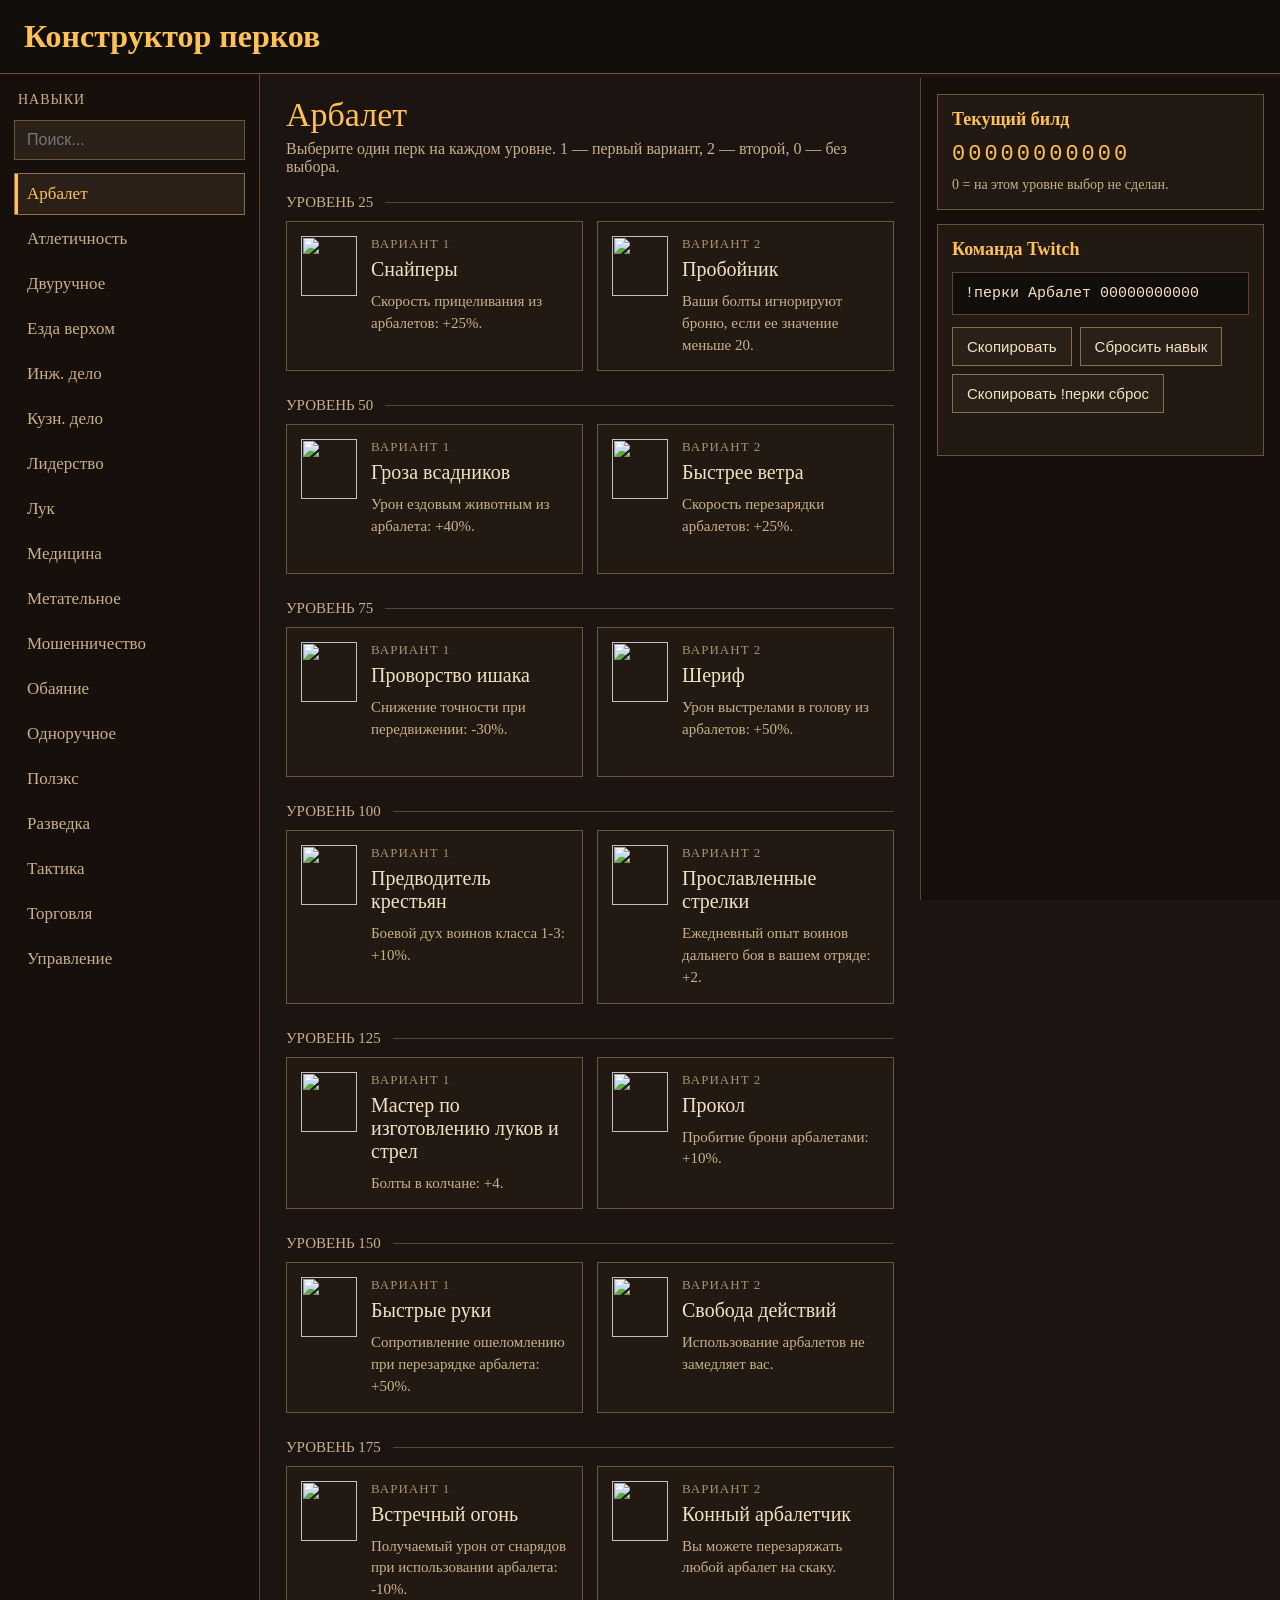
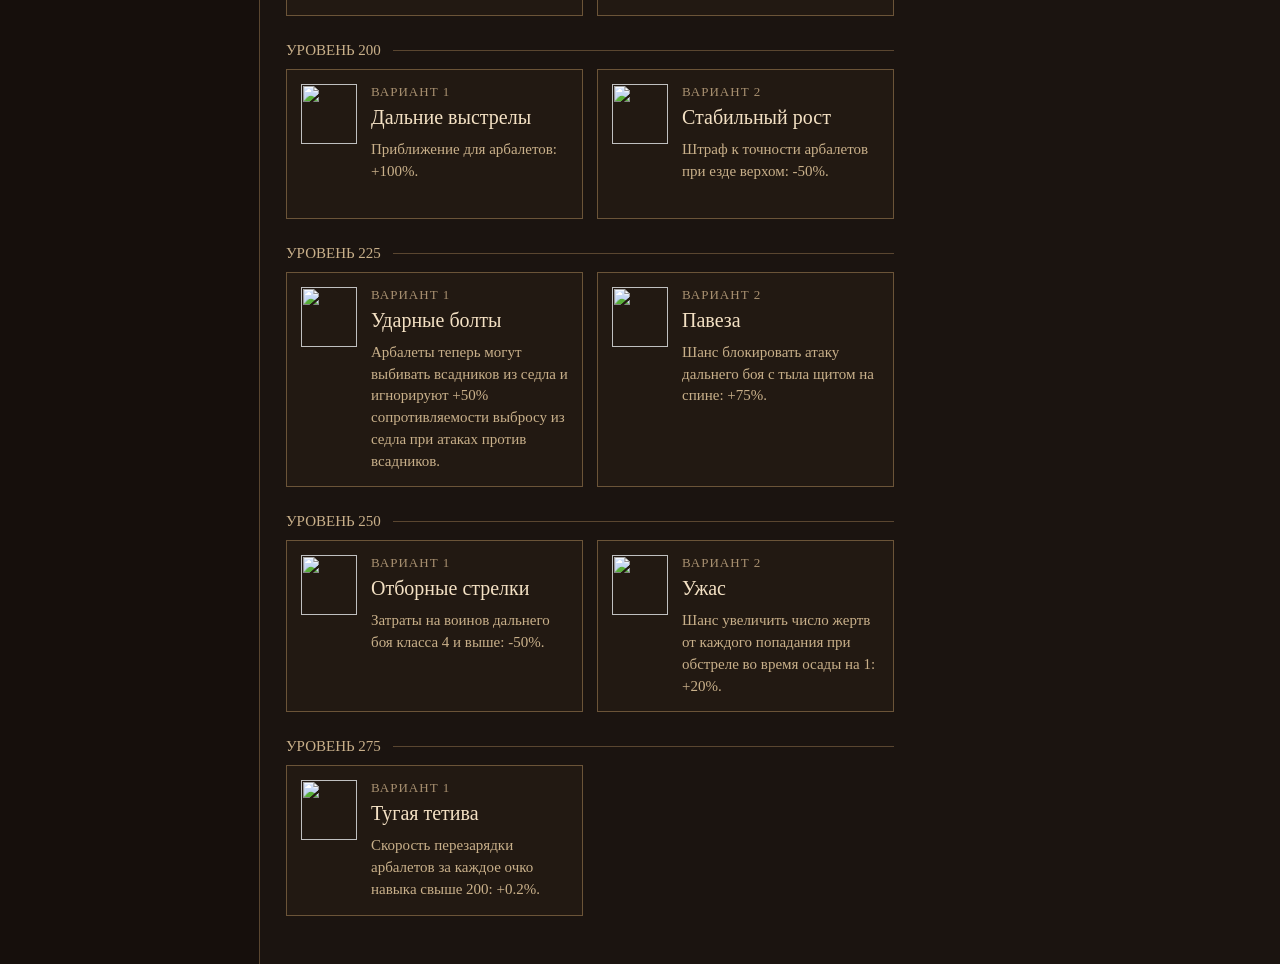
==== perks.html @ 66781c28 "Add files via upload" ====
﻿<!DOCTYPE html><html lang="ru"><head><meta charset="utf-8"/>
<meta name="viewport" content="width=device-width,initial-scale=1"/>
<title>Perk Builder</title><style>
*{box-sizing:border-box}body{margin:0;background:#1b1410;color:#f4e1c4;font-family:Garamond,'Palatino Linotype',serif;font-size:17px;}
header{padding:18px 24px;background:#120e0b;border-bottom:1px solid #6b5438;position:sticky;top:0;z-index:20;}
h1{margin:0;font-size:32px;color:#fec157;}
.layout{display:grid;grid-template-columns:260px 1fr 360px;min-height:calc(100vh - 78px);}
nav{border-right:1px solid #5a4630;background:#160f0c;padding:14px;overflow:auto;}
.nav-title{color:#c9b08a;font-size:14px;letter-spacing:1px;margin:4px 4px 12px;text-transform:uppercase;}
nav input{width:100%;background:#2a2018;color:#f4e1c4;border:1px solid #6b5438;padding:10px 12px;margin-bottom:10px;font-size:16px;}
.skill{padding:10px 12px;margin:3px 0;border:1px solid transparent;color:#c9b08a;cursor:pointer;font-size:17px;}
.skill:hover{background:#221912;border-color:#6b5438;}
.skill.active{color:#fec157;background:#2a2018;border-color:#8a7048;box-shadow:inset 3px 0 #fec157;}
main{padding:22px 26px;overflow:auto;}
.skill-head{margin-bottom:18px;}
.skill-name{font-size:34px;color:#fec157;}
.skill-info{font-size:16px;color:#c9b08a;margin-top:6px;}
.tier{margin:0 0 26px;}
.tier-label{display:flex;align-items:center;gap:12px;color:#c9b08a;font-size:15px;margin-bottom:10px;}
.tier-label:after{content:"";height:1px;background:#5a4630;flex:1;}
.pair{display:grid;grid-template-columns:1fr 1fr;gap:14px;}
.perk{position:relative;min-height:150px;padding:14px 14px 14px 84px;background:#221912;border:1px solid #6b5438;cursor:pointer;}
.perk:hover{border-color:#a89070;}
.perk.selected{border-color:#fec157;box-shadow:inset 0 0 0 1px #fec157;}
.icon{position:absolute;left:14px;top:14px;width:56px;height:60px;object-fit:contain;}
.choice{font-size:13px;color:#a89070;text-transform:uppercase;letter-spacing:1px;}
.name{font-size:20px;color:#f4e1c4;margin:6px 0 10px;}
.desc{font-size:15px;color:#c9b08a;line-height:1.45;}
.right{border-left:1px solid #5a4630;background:#160f0c;padding:16px;position:sticky;top:78px;height:calc(100vh - 78px);overflow:auto;}
.card{background:#221912;border:1px solid #6b5438;padding:14px;margin-bottom:14px;}
.card h3{margin:0 0 12px;font-size:18px;color:#fec157;}
.build{font:22px Consolas,monospace;letter-spacing:3px;color:#fec157;word-break:break-all;}
.command{font:15px Consolas,monospace;color:#f4e1c4;background:#120e0b;border:1px solid #5a4630;padding:12px;word-break:break-all;}
button{font:15px Segoe UI,Arial,sans-serif;color:#f4e1c4;background:#2a2018;border:1px solid #8a7048;padding:10px 14px;cursor:pointer;}
button:hover{background:#3a2c20;}
.actions{display:flex;gap:8px;flex-wrap:wrap;margin-top:12px;}
.status{font-size:15px;color:#9fdf7a;min-height:18px;margin-top:10px;}
.hint{font-size:14px;color:#c9b08a;line-height:1.45;margin-top:8px;}
@media(max-width:1100px){.layout{grid-template-columns:200px 1fr}.right{grid-column:1/-1;position:static;height:auto;border-left:0;border-top:1px solid #5a4630}}
@media(max-width:720px){.layout{display:block}nav{max-height:220px}.pair{grid-template-columns:1fr}}
</style></head><body>
<header><h1>Конструктор перков</h1></header>
<div class="layout"><nav><div class="nav-title">Навыки</div>
<input id="search" placeholder="Поиск..."/>
<div id="skills"></div></nav>
<main><div class="skill-head"><div id="title" class="skill-name"></div>
<div id="skillInfo" class="skill-info">Выберите один перк на каждом уровне. 1 — первый вариант, 2 — второй, 0 — без выбора.</div></div>
<div id="perks"></div></main>
<aside class="right">
<div class="card"><h3>Текущий билд</h3><div id="build" class="build"></div>
<div class="hint">0 = на этом уровне выбор не сделан.</div></div>
<div class="card"><h3>Команда Twitch</h3><div id="command" class="command"></div>
<div class="actions"><button type="button" onclick="copyCommand()">Скопировать</button>
<button type="button" onclick="resetSkill()">Сбросить навык</button>
<button type="button" onclick="copyReset()">Скопировать !перки сброс</button></div>
<div id="status" class="status"></div></div>
</aside></div><script>
var DATA={"Crossbow":{id:"Crossbow",name:"Арбалет",tiers:[{level:25,choices:[{choice:1,id:"CrossbowMarksmen",name:"Снайперы",desc:"Скорость прицеливания из арбалетов: +25%.",icon:"perk-icons/CrossbowMarksmen.png"},{choice:2,id:"CrossbowPiercer",name:"Пробойник",desc:"Ваши болты игнорируют броню, если ее значение меньше 20.",icon:"perk-icons/CrossbowPiercer.png"}]},{level:50,choices:[{choice:1,id:"CrossbowUnhorser",name:"Гроза всадников",desc:"Урон ездовым животным из арбалета: +40%.",icon:"perk-icons/CrossbowUnhorser.png"},{choice:2,id:"CrossbowWindWinder",name:"Быстрее ветра",desc:"Скорость перезарядки арбалетов: +25%.",icon:"perk-icons/CrossbowWindWinder.png"}]},{level:75,choices:[{choice:1,id:"CrossbowDonkeysSwiftness",name:"Проворство ишака",desc:"Снижение точности при передвижении: -30%.",icon:"perk-icons/CrossbowDonkeysSwiftness.png"},{choice:2,id:"CrossbowSheriff",name:"Шериф",desc:"Урон выстрелами в голову из арбалетов: +50%.",icon:"perk-icons/CrossbowSheriff.png"}]},{level:100,choices:[{choice:1,id:"CrossbowPeasantLeader",name:"Предводитель крестьян",desc:"Боевой дух воинов класса 1-3: +10%.",icon:"perk-icons/CrossbowPeasantLeader.png"},{choice:2,id:"CrossbowRenownMarksmen",name:"Прославленные стрелки",desc:"Ежедневный опыт воинов дальнего боя в вашем отряде: +2.",icon:"perk-icons/CrossbowRenownMarksmen.png"}]},{level:125,choices:[{choice:1,id:"CrossbowFletcher",name:"Мастер по изготовлению луков и стрел",desc:"Болты в колчане: +4.",icon:"perk-icons/CrossbowFletcher.png"},{choice:2,id:"CrossbowPuncture",name:"Прокол",desc:"Пробитие брони арбалетами: +10%.",icon:"perk-icons/CrossbowPuncture.png"}]},{level:150,choices:[{choice:1,id:"CrossbowDeftHands",name:"Быстрые руки",desc:"Сопротивление ошеломлению при перезарядке арбалета: +50%.",icon:"perk-icons/CrossbowDeftHands.png"},{choice:2,id:"CrossbowLooseAndMove",name:"Свобода действий",desc:"Использование арбалетов не замедляет вас.",icon:"perk-icons/CrossbowLooseAndMove.png"}]},{level:175,choices:[{choice:1,id:"CrossbowCounterFire",name:"Встречный огонь",desc:"Получаемый урон от снарядов при использовании арбалета: -10%.",icon:"perk-icons/CrossbowCounterFire.png"},{choice:2,id:"CrossbowMountedCrossbowman",name:"Конный арбалетчик",desc:"Вы можете перезаряжать любой арбалет на скаку.",icon:"perk-icons/CrossbowMountedCrossbowman.png"}]},{level:200,choices:[{choice:1,id:"CrossbowLongShots",name:"Дальние выстрелы",desc:"Приближение для арбалетов: +100%.",icon:"perk-icons/CrossbowLongShots.png"},{choice:2,id:"CrossbowSteady",name:"Стабильный рост",desc:"Штраф к точности арбалетов при езде верхом: -50%.",icon:"perk-icons/CrossbowSteady.png"}]},{level:225,choices:[{choice:1,id:"CrossbowHammerBolts",name:"Ударные болты",desc:"Арбалеты теперь могут выбивать всадников из седла и игнорируют +50% сопротивляемости выбросу из седла при атаках против всадников.",icon:"perk-icons/CrossbowHammerBolts.png"},{choice:2,id:"CrossbowPavise",name:"Павеза",desc:"Шанс блокировать атаку дальнего боя с тыла щитом на спине: +75%.",icon:"perk-icons/CrossbowPavise.png"}]},{level:250,choices:[{choice:1,id:"CrossbowBoltenGuard",name:"Отборные стрелки",desc:"Затраты на воинов дальнего боя класса 4 и выше: -50%.",icon:"perk-icons/CrossbowBoltenGuard.png"},{choice:2,id:"CrossbowTerror",name:"Ужас",desc:"Шанс увеличить число жертв от каждого попадания при обстреле во время осады на 1: +20%.",icon:"perk-icons/CrossbowTerror.png"}]},{level:275,choices:[{choice:1,id:"CrossbowMightyPull",name:"Тугая тетива",desc:"Скорость перезарядки арбалетов за каждое очко навыка свыше 200: +0.2%.",icon:"perk-icons/CrossbowMightyPull.png"}]}]},"Athletics":{id:"Athletics",name:"Атлетичность",tiers:[{level:25,choices:[{choice:1,id:"AthleticsMorningExercise",name:"Утренняя зарядка",desc:"Скорость передвижения в бою: +3%.",icon:"perk-icons/AthleticsMorningExercise.png"},{choice:2,id:"AthleticsWellBuilt",name:"Хорошее сложение",desc:"Очки здоровья: +5.",icon:"perk-icons/AthleticsWellBuilt.png"}]},{level:50,choices:[{choice:1,id:"AthleticsFormFittingArmor",name:"Подогнанная броня",desc:"Вес брони: -15%.",icon:"perk-icons/AthleticsFormFittingArmor.png"},{choice:2,id:"AthleticsFury",name:"Ярость",desc:"Сбалансированность оружия при ходьбе: +10%.",icon:"perk-icons/AthleticsFury.png"}]},{level:75,choices:[{choice:1,id:"AthleticsImposingStature",name:"Внушительная комплекция",desc:"Шанс убеждения: +30%.",icon:"perk-icons/AthleticsImposingStature.png"},{choice:2,id:"AthleticsStamina",name:"Выносливость",desc:"Восстановление расхода выносливости для ремесел: +50%.",icon:"perk-icons/AthleticsStamina.png"}]},{level:100,choices:[{choice:1,id:"AthleticsPowerful",name:"Могущественная персона",desc:"Урон оружием ближнего боя: +4%.",icon:"perk-icons/AthleticsPowerful.png"},{choice:2,id:"AthleticsSprint",name:"Рывок",desc:"Скорость передвижения в бою без щитов и оружия дальнего боя: +5%.",icon:"perk-icons/AthleticsSprint.png"}]},{level:125,choices:[{choice:1,id:"AthleticsBraced",name:"Укрепленный обручем",desc:"Получаемый урон при столкновении: -40%.",icon:"perk-icons/AthleticsBraced.png"},{choice:2,id:"AthleticsSurgingBlow",name:"Сокрушительный удар",desc:"Скоростной урон пешком: +30%.",icon:"perk-icons/AthleticsSurgingBlow.png"}]},{level:150,choices:[{choice:1,id:"AthleticsAGoodDaysRest",name:"День отдыха",desc:"Восстановление здоровья при ожидании в поселениях: +10%.",icon:"perk-icons/AthleticsAGoodDaysRest.png"},{choice:2,id:"AthleticsWalkItOff",name:"Лечение на ходу",desc:"Восстановление здоровья в пути: +10%.",icon:"perk-icons/AthleticsWalkItOff.png"}]},{level:175,choices:[{choice:1,id:"AthleticsDurable",name:"Прочность",desc:"Выносливость: +1.",icon:"perk-icons/AthleticsDurable.png"},{choice:2,id:"AthleticsEnergetic",name:"Энергичный",desc:"Штраф к скорости из-за перегруза: -20%.",icon:"perk-icons/AthleticsEnergetic.png"}]},{level:200,choices:[{choice:1,id:"AthleticsSteady",name:"Стабильный рост",desc:"Контроль: +1.",icon:"perk-icons/AthleticsSteady.png"},{choice:2,id:"AthleticsStrong",name:"Сильный",desc:"Энергия: +1.",icon:"perk-icons/AthleticsStrong.png"}]},{level:225,choices:[{choice:1,id:"AthleticsStrongArms",name:"Сильные руки",desc:"Урон метательным оружием: +5%.",icon:"perk-icons/AthleticsStrongArms.png"},{choice:2,id:"AthleticsStrongLegs",name:"Сильные ноги",desc:"Получаемый урон от падений: -50%. Наносимый урон от пинков: +100%.",icon:"perk-icons/AthleticsStrongLegs.png"}]},{level:250,choices:[{choice:1,id:"AthleticsIgnorePain",name:"Игнорирование боли",desc:"Броня при ходьбе: +10%.",icon:"perk-icons/AthleticsIgnorePain.png"},{choice:2,id:"AthleticsSpartan",name:"Спартанское воспитание",desc:"Сопротивление ошеломлению при ходьбе: +50%.",icon:"perk-icons/AthleticsSpartan.png"}]},{level:275,choices:[{choice:1,id:"AthleticsMightyBlow",name:"Мощный удар ",desc:"Оглушение после блокирования вашей атаки длится дольше.",icon:"perk-icons/AthleticsMightyBlow.png"}]}]},"TwoHanded":{id:"TwoHanded",name:"Двуручное",tiers:[{level:25,choices:[{choice:1,id:"TwoHandedStrongGrip",name:"Сильная хватка",desc:"Сбалансированность двуручного оружия: +10%.",icon:"perk-icons/TwoHandedStrongGrip.png"},{choice:2,id:"TwoHandedWoodChopper",name:"Дровосек",desc:"Урон щитам двуручным оружием: +30%.",icon:"perk-icons/TwoHandedWoodChopper.png"}]},{level:50,choices:[{choice:1,id:"TwoHandedHeadBasher",name:"Крушитель черепов",desc:"Урон двуручными топорами и булавами: +10%.",icon:"perk-icons/TwoHandedHeadBasher.png"},{choice:2,id:"TwoHandedOnTheEdge",name:"На грани",desc:"Скорость взмаха двуручным оружием: +3%.",icon:"perk-icons/TwoHandedOnTheEdge.png"}]},{level:75,choices:[{choice:1,id:"TwoHandedBaptisedInBlood",name:"Крещение кровью",desc:"Опыт для пеших воинов вашего отряда за каждого врага, убитого вами двуручным оружием: +5.",icon:"perk-icons/TwoHandedBaptisedInBlood.png"},{choice:2,id:"TwoHandedShowOfStrength",name:"Демонстрация силы",desc:"Двуручное оружие, способное игнорировать +30% сопротивляемости сбиванию на землю при атаках взмахом.",icon:"perk-icons/TwoHandedShowOfStrength.png"}]},{level:100,choices:[{choice:1,id:"TwoHandedBeastSlayer",name:"Убийца чудовищ",desc:"Урон ездовым животным двуручным оружием: +50%.",icon:"perk-icons/TwoHandedBeastSlayer.png"},{choice:2,id:"TwoHandedShieldBreaker",name:"Щитолом",desc:"Урон щитам двуручным оружием: +40%.",icon:"perk-icons/TwoHandedShieldBreaker.png"}]},{level:125,choices:[{choice:1,id:"TwoHandedBerserker",name:"Берсерк",desc:"Урон, наносимый двуручным оружием при запасе здоровья менее половины: +20%.",icon:"perk-icons/TwoHandedBerserker.png"},{choice:2,id:"TwoHandedConfidence",name:"Уверенность",desc:"Урон, наносимый двуручным оружием при запасе здоровья более 90%: +15%.",icon:"perk-icons/TwoHandedConfidence.png"}]},{level:150,choices:[{choice:1,id:"TwoHandedProjectileDeflection",name:"Отбивание снарядов",desc:"Вы можете отбивать снаряды двуручным оружием, поставив блок.",icon:"perk-icons/TwoHandedProjectileDeflection.png"}]},{level:175,choices:[{choice:1,id:"TwoHandedHope",name:"Надежда",desc:"Боевой дух дружественных войск при убийстве вами врага двуручным оружием: +30%.",icon:"perk-icons/TwoHandedHope.png"},{choice:2,id:"TwoHandedTerror",name:"Ужас",desc:"Боевой дух вражеских войск при убийстве вами врага двуручным оружием: +20%.",icon:"perk-icons/TwoHandedTerror.png"}]},{level:200,choices:[{choice:1,id:"TwoHandedRecklessCharge",name:"Безрассудная атака",desc:"Скоростной урон с двуручным оружием пешком: +20%.",icon:"perk-icons/TwoHandedRecklessCharge.png"},{choice:2,id:"TwoHandedThickHides",name:"Толстые шкуры",desc:"Очки здоровья: +5.",icon:"perk-icons/TwoHandedThickHides.png"}]},{level:225,choices:[{choice:1,id:"TwoHandedBladeMaster",name:"Мастер клинка",desc:"Урон двуручным оружием: +10%.",icon:"perk-icons/TwoHandedBladeMaster.png"},{choice:2,id:"TwoHandedVandal",name:"Вандал",desc:"Пробитие брони вашими атаками: +25%.",icon:"perk-icons/TwoHandedVandal.png"}]},{level:250,choices:[{choice:1,id:"TwoHandedWayOfTheGreatAxe",name:"Путь большого топора",desc:"Скорость атаки двуручным оружием за каждое очко навыка свыше 250: +0.2%.",icon:"perk-icons/TwoHandedWayOfTheGreatAxe.png"}]}]},"Riding":{id:"Riding",name:"Езда верхом",tiers:[{level:25,choices:[{choice:1,id:"RidingFullSpeed",name:"Полная скорость",desc:"Наносимый урон при столкновении: +20%.",icon:"perk-icons/RidingFullSpeed.png"},{choice:2,id:"RidingNimbleStead",name:"Стремительный скакун",desc:"Маневренность: +10%.",icon:"perk-icons/RidingNimbleStead.png"}]},{level:50,choices:[{choice:1,id:"RidingVeterinary",name:"Ветеринар",desc:"Здоровье вашего ездового животного: +20%.",icon:"perk-icons/RidingVeterinary.png"},{choice:2,id:"RidingWellStraped",name:"Хорошая упряжь",desc:"Шанс смерти или травмы вашего ездового животного при его падении во время битвы: -50%.",icon:"perk-icons/RidingWellStraped.png"}]},{level:75,choices:[{choice:1,id:"RidingDeeperSacks",name:"Большие мешки",desc:"Грузоподъемность вьючных животных в вашем отряде: +20%.",icon:"perk-icons/RidingDeeperSacks.png"},{choice:2,id:"RidingNomadicTraditions",name:"Традиции кочевников",desc:"Повышение скорости отряда от пеших воинов на лошадях: +30%.",icon:"perk-icons/RidingNomadicTraditions.png"}]},{level:100,choices:[{choice:1,id:"RidingSagittarius",name:"Стрелец",desc:"Штраф к точности при верховой езде: -15%.",icon:"perk-icons/RidingSagittarius.png"},{choice:2,id:"RidingSweepingWind",name:"Стремительный ветер",desc:"Максимальная скорость вашего ездового животного: +5%.",icon:"perk-icons/RidingSweepingWind.png"}]},{level:125,choices:[{choice:1,id:"RidingReliefForce",name:"Подкрепление",desc:"Боевой дух в начале битвы при присоединении к сражающимся союзникам: +10.",icon:"perk-icons/RidingReliefForce.png"}]},{level:150,choices:[{choice:1,id:"RidingHorseArcher",name:"Конный лучник",desc:"Урон оружием дальнего боя при езде верхом: +10%.",icon:"perk-icons/RidingHorseArcher.png"},{choice:2,id:"RidingMountedWarrior",name:"Верховой воин",desc:"Урон в ближнем бою верхом: +5%.",icon:"perk-icons/RidingMountedWarrior.png"}]},{level:175,choices:[{choice:1,id:"RidingBreeder",name:"Разводчик",desc:"Ежедневный шанс размножения животных в вашем отряде: +1%.",icon:"perk-icons/RidingBreeder.png"},{choice:2,id:"RidingShepherd",name:"Пастух",desc:"Штраф к скорости отряда при перегоне скота: -50%.",icon:"perk-icons/RidingShepherd.png"}]},{level:200,choices:[{choice:1,id:"RidingAnnoyingBuzz",name:"Противное жужжание",desc:"Штраф к боевому духу врагов при убийствах всадниками в дальнем бою: +20%.",icon:"perk-icons/RidingAnnoyingBuzz.png"},{choice:2,id:"RidingThunderousCharge",name:"Грозная атака",desc:"Штраф к боевому духу врагов при убийствах всадниками в ближнем бою: +20%.",icon:"perk-icons/RidingThunderousCharge.png"}]},{level:225,choices:[{choice:1,id:"RidingCavalryTactics",name:"Кавалерийская тактика",desc:"Скорость набора кавалерии в поселениях вашего клана: +30%.",icon:"perk-icons/RidingCavalryTactics.png"},{choice:2,id:"RidingMountedPatrols",name:"Конные дозорные отряды",desc:"Шанс побега пленников от вашего отряда: -50%.",icon:"perk-icons/RidingMountedPatrols.png"}]},{level:250,choices:[{choice:1,id:"RidingDauntlessSteed",name:"Бесстрашный скакун",desc:"Сопротивление ошеломлению при езде верхом: +50%.",icon:"perk-icons/RidingDauntlessSteed.png"},{choice:2,id:"RidingToughSteed",name:"Крепкий скакун",desc:"Броня вашего ездового животного: +20%.",icon:"perk-icons/RidingToughSteed.png"}]},{level:275,choices:[{choice:1,id:"RidingTheWayOfTheSaddle",name:"Путь седла",desc:"Урон при столкновении и маневрах за каждое очко навыка свыше 250: +0.3.",icon:"perk-icons/RidingTheWayOfTheSaddle.png"}]}]},"Engineering":{id:"Engineering",name:"Инж. дело",tiers:[{level:25,choices:[{choice:1,id:"EngineeringScaffolds",name:"Леса",desc:"Скорость строительства недальнобойных осадных орудий: +10%.",icon:"perk-icons/EngineeringScaffolds.png"},{choice:2,id:"EngineeringTorsionEngines",name:"Торсионные орудия",desc:"Скорость строительства дальнобойных осадных орудий: +10%.",icon:"perk-icons/EngineeringTorsionEngines.png"}]},{level:50,choices:[{choice:1,id:"EngineeringDungeonArchitect",name:"Строитель темниц",desc:"Шанс попадания по дальнобойным осадным орудиям при обстреле: -25%.",icon:"perk-icons/EngineeringDungeonArchitect.png"},{choice:2,id:"EngineeringSiegeWorks",name:"Осадное дело",desc:"Прочность дальнобойных осадных орудий: +10%.",icon:"perk-icons/EngineeringSiegeWorks.png"}]},{level:75,choices:[{choice:1,id:"EngineeringCarpenters",name:"Плотники",desc:"Прочность таранов и осадных башен: +33%.",icon:"perk-icons/EngineeringCarpenters.png"},{choice:2,id:"EngineeringMilitaryPlanner",name:"Военное планирование",desc:"Боеприпасы воинов дальнего боя при осаде: +50%.",icon:"perk-icons/EngineeringMilitaryPlanner.png"}]},{level:100,choices:[{choice:1,id:"EngineeringDreadfulSieger",name:"Гроза крепостей",desc:"Точность ваших осадных орудий в подконтрольном поселении при обстреле во время осады: +10%.",icon:"perk-icons/EngineeringDreadfulSieger.png"},{choice:2,id:"EngineeringWallBreaker",name:"Стенолом",desc:"Урон, наносимый стенам во время обстрела при осаде: +25%.",icon:"perk-icons/EngineeringWallBreaker.png"}]},{level:125,choices:[{choice:1,id:"EngineeringForeman",name:"Распорядитель",desc:"Точность мангонелей и требушетов при обстреле во время осады: +10%.",icon:"perk-icons/EngineeringForeman.png"},{choice:2,id:"EngineeringSalvager",name:"Снабженец",desc:"Точность баллист при обстреле во время осады: +20%.",icon:"perk-icons/EngineeringSalvager.png"}]},{level:150,choices:[{choice:1,id:"EngineeringSiegeEngineer",name:"Осадный инженер",desc:"Прочность оборонительных осадных орудий в подконтрольном поселении: +30%.",icon:"perk-icons/EngineeringSiegeEngineer.png"},{choice:2,id:"EngineeringStonecutters",name:"Каменотесы",desc:"Скорость строительства укреплений, акведуков и казарм в подконтрольном поселении: +30%.",icon:"perk-icons/EngineeringStonecutters.png"}]},{level:175,choices:[{choice:1,id:"EngineeringBattlements",name:"Укрепления",desc:"Готовые баллисты при развертывании осадного лагеря: +1.",icon:"perk-icons/EngineeringBattlements.png"},{choice:2,id:"EngineeringCampBuilding",name:"Строительство лагеря",desc:"Потеря сплоченности армий при осаде: -50%.",icon:"perk-icons/EngineeringCampBuilding.png"}]},{level:200,choices:[{choice:1,id:"EngineeringApprenticeship",name:"Ученичество",desc:"Опыт для воинов при постройке осадного орудия: +5.",icon:"perk-icons/EngineeringApprenticeship.png"},{choice:2,id:"EngineeringEngineeringGuilds",name:"Гильдии инженеров",desc:"Ячейка найма при наборе воинов у известных ремесленников: +1.",icon:"perk-icons/EngineeringEngineeringGuilds.png"}]},{level:225,choices:[{choice:1,id:"EngineeringImprovedTools",name:"Улучшенные инструменты",desc:"Скорость подготовки осадного лагеря: +20%.",icon:"perk-icons/EngineeringImprovedTools.png"},{choice:2,id:"EngineeringMetallurgy",name:"Металлургия",desc:"Вероятность того, что у ваших трофеев не будет негативных свойств: +30%",icon:"perk-icons/EngineeringMetallurgy.png"}]},{level:250,choices:[{choice:1,id:"EngineeringArchitecturalCommissions",name:"Законы о строительстве",desc:"Скорость перезарядки мангонелей и требушетов при осадах: +25%.",icon:"perk-icons/EngineeringArchitecturalCommissions.png"},{choice:2,id:"EngineeringClockwork",name:"Часовое дело",desc:"Скорость перезарядки баллист при обстреле во время осады: +25%.",icon:"perk-icons/EngineeringClockwork.png"}]},{level:275,choices:[{choice:1,id:"EngineeringMasterwork",name:"Тонкая работа",desc:"Урон от осадных орудий при обстреле за каждое очко навыка «Инженерное дело» свыше 250: +1%.",icon:"perk-icons/EngineeringMasterwork.png"}]}]},"Crafting":{id:"Crafting",name:"Кузн. дело",tiers:[{level:25,choices:[{choice:1,id:"CharcoalYield",name:"Мастер-угольщик",desc:"Вы можете использовать более эффективный метод производства угля, позволяющий получать три единицы угля из двух единиц твердой древесины.",icon:"perk-icons/CharcoalYield.png"},{choice:2,id:"IronYield",name:"Мастер обработки железа",desc:"Вы можете использовать более эффективный метод производства чугуна, позволяющий получать три единицы чугуна из одной единицы железной руды.",icon:"perk-icons/IronYield.png"}]},{level:50,choices:[{choice:1,id:"CuriousSmelter",name:"Любознательный плавильщик",desc:"Скорость изучения новых деталей при переплавке: +100%.",icon:"perk-icons/CuriousSmelter.png"},{choice:2,id:"SteelMaker",name:"Стальных дел мастер",desc:"Вы можете очистить две единицы железа и получить одну единицу стали и – как побочный продукт – одну единицу чугуна.",icon:"perk-icons/SteelMaker.png"}]},{level:75,choices:[{choice:1,id:"CuriousSmith",name:"Любознательный кузнец",desc:"Скорость изучения новых деталей при работе в кузнице: +100%.",icon:"perk-icons/CuriousSmith.png"},{choice:2,id:"SteelMaker2",name:"Стальных дел мастер 2",desc:"Вы можете очистить две единицы стали и получить одну единицу качественной стали и – как побочный продукт – одну единицу чугуна.",icon:"perk-icons/SteelMaker2.png"}]},{level:100,choices:[{choice:1,id:"ExperiencedSmith",name:"Опытный кузнец",desc:"Шанс создать качественное оружие: + +10%.",icon:"perk-icons/ExperiencedSmith.png"},{choice:2,id:"SteelMaker3",name:"Стальных дел мастер 3",desc:"Вы можете очистить две единицы качественной стали и получить одну единицу тамасской стали и – как побочный продукт – одну единицу чугуна.",icon:"perk-icons/SteelMaker3.png"}]},{level:125,choices:[{choice:1,id:"PracticalRefiner",name:"Мастеровитый металлург",desc:"Расход выносливости при очистке: -50%.",icon:"perk-icons/PracticalRefiner.png"},{choice:2,id:"PracticalSmelter",name:"Мастеровитый плавильщик",desc:"Расход выносливости при переплавке: -50%.",icon:"perk-icons/PracticalSmelter.png"}]},{level:150,choices:[{choice:1,id:"StrongSmith",name:"Внимательный кузнец",desc:"Контроль: +1.",icon:"perk-icons/StrongSmith.png"},{choice:2,id:"VigorousSmith",name:"Энергичный кузнец",desc:"Энергия: +1.",icon:"perk-icons/VigorousSmith.png"}]},{level:175,choices:[{choice:1,id:"ArtisanSmith",name:"Мастер-кузнец",desc:"Штраф к торговле при продаже оружия, изготовленного в кузнице: -50%.",icon:"perk-icons/ArtisanSmith.png"},{choice:2,id:"PracticalSmith",name:"Мастеровитый кузнец",desc:"Расход выносливости при работе в кузнице: -50%.",icon:"perk-icons/PracticalSmith.png"}]},{level:200,choices:[{choice:1,id:"MasterSmith",name:"Умелый кузнец",desc:"Шанс создать оружие тонкой работы: + +7.5%.",icon:"perk-icons/MasterSmith.png"}]},{level:225,choices:[{choice:1,id:"EnduringSmith",name:"Выносливый кузнец",desc:"Выносливость: +1.",icon:"perk-icons/EnduringSmith.png"},{choice:2,id:"WeaponMasterSmith",name:"Кузнец-воин",desc:"Очки внимания, прибавляемые к способностям владеть одноручным и двуручным оружием: +1.",icon:"perk-icons/WeaponMasterSmith.png"}]},{level:250,choices:[{choice:1,id:"CraftingSharpenedEdge",name:"Заостренная кромка",desc:"Урон от взмаха изготовленным оружием: +2%.",icon:"perk-icons/CraftingSharpenedEdge.png"},{choice:2,id:"CraftingSharpenedTip",name:"Заостренный наконечник",desc:"Урон от выпада изготовленным оружием: +2%.",icon:"perk-icons/CraftingSharpenedTip.png"}]},{level:275,choices:[{choice:1,id:"LegendarySmith",name:"Легендарный кузнец",desc:"Шанс изготовить легендарное оружие: + +5% с повышением на 1% за каждые 5 очков навыков свыше 275.",icon:"perk-icons/LegendarySmith.png"}]}]},"Leadership":{id:"Leadership",name:"Лидерство",tiers:[{level:25,choices:[{choice:1,id:"LeadershipCombatTips",name:"Ветеранские байки",desc:"Ежедневный опыт для всех воинов в отряде: +2.",icon:"perk-icons/LeadershipCombatTips.png"},{choice:2,id:"LeadershipRaiseTheMeek",name:"Блаженны кроткие",desc:"Ежедневный опыт для воинов классов 1 и 2: +4.",icon:"perk-icons/LeadershipRaiseTheMeek.png"}]},{level:50,choices:[{choice:1,id:"LeadershipFerventAttacker",name:"Ярый агрессор",desc:"Боевой дух в начале битвы при атаке: +4.",icon:"perk-icons/LeadershipFerventAttacker.png"},{choice:2,id:"LeadershipStoutDefender",name:"Крепкий защитник",desc:"Боевой дух в начале битвы при обороне: +8.",icon:"perk-icons/LeadershipStoutDefender.png"}]},{level:75,choices:[{choice:1,id:"LeadershipAuthority",name:"Власть",desc:"Безопасность, обеспечиваемая гарнизоном подконтрольного поселения: +20%.",icon:"perk-icons/LeadershipAuthority.png"},{choice:2,id:"LeadershipHeroicLeader",name:"Героический лидер",desc:"Ежедневный прирост верности в подконтрольном поселении: +1.",icon:"perk-icons/LeadershipHeroicLeader.png"}]},{level:100,choices:[{choice:1,id:"LeadershipFamousCommander",name:"Знаменитый командир",desc:"Получение известности в битвах: +50%.",icon:"perk-icons/LeadershipFamousCommander.png"},{choice:2,id:"LeadershipLoyaltyAndHonor",name:"Честь и верность",desc:"Воины класса 3 и выше из вашего отряда больше не отступают из-за низкого боевого духа.",icon:"perk-icons/LeadershipLoyaltyAndHonor.png"}]},{level:125,choices:[{choice:1,id:"LeadershipLeaderOfMasses",name:"Вождь народа",desc:"Размер отряда за каждый город под вашим контролем: +5.",icon:"perk-icons/LeadershipLeaderOfMasses.png"},{choice:2,id:"LeadershipPresence",name:"Харизма",desc:"Ежедневный прирост безопасности при ожидании в городе: +5.",icon:"perk-icons/LeadershipPresence.png"}]},{level:150,choices:[{choice:1,id:"LeadershipCitizenMilitia",name:"Гражданское ополчение",desc:"Доля ветеранов в ополчении подконтрольного поселения: +20%.",icon:"perk-icons/LeadershipCitizenMilitia.png"},{choice:2,id:"LeadershipVeteransRespect",name:"Уважение ветеранов",desc:"Численность гарнизона в подконтрольном поселении: +20.",icon:"perk-icons/LeadershipVeteransRespect.png"}]},{level:175,choices:[{choice:1,id:"LeadershipInspiringLeader",name:"Вдохновляющий лидер",desc:"Расход влияния при призыве отрядов в армию: -20%.",icon:"perk-icons/LeadershipInspiringLeader.png"},{choice:2,id:"LeadershipUpliftingSpirit",name:"Возвышающий дух",desc:"Боевой дух при осадах: +10.",icon:"perk-icons/LeadershipUpliftingSpirit.png"}]},{level:200,choices:[{choice:1,id:"LeadershipLeadByExample",name:"Пример для подражания",desc:"Скорость вербовки пеших воинов из числа пленников: +50%.",icon:"perk-icons/LeadershipLeadByExample.png"},{choice:2,id:"LeadershipTrustedCommander",name:"Почитаемый командир",desc:"Скорость вербовки воинов дальнего боя из числа пленников: +50%.",icon:"perk-icons/LeadershipTrustedCommander.png"}]},{level:225,choices:[{choice:1,id:"LeadershipGreatLeader",name:"Великий лидер",desc:"Боевой дух воинов в начале битвы: +5.",icon:"perk-icons/LeadershipGreatLeader.png"},{choice:2,id:"LeadershipMakeADifference",name:"Серьезное влияние",desc:"Боевой дух воинов при убийстве вами врага в битве: +100%.",icon:"perk-icons/LeadershipMakeADifference.png"}]},{level:250,choices:[{choice:1,id:"LeadershipTalentMagnet",name:"Собиратель талантов",desc:"Максимальный размер отряда: +10.",icon:"perk-icons/LeadershipTalentMagnet.png"},{choice:2,id:"LeadershipWePledgeOurSwords",name:"Мы клянемся нашими мечами",desc:"Максимум спутников: +1.",icon:"perk-icons/LeadershipWePledgeOurSwords.png"}]},{level:275,choices:[{choice:1,id:"LeadershipUltimateLeader",name:"Идеальный лидер",desc:"Размер отряда за каждое очко лидерства свыше 250: +1.",icon:"perk-icons/LeadershipUltimateLeader.png"}]}]},"Bow":{id:"Bow",name:"Лук",tiers:[{level:25,choices:[{choice:1,id:"BowBowControl",name:"Управление луком",desc:"Штраф к точности при передвижении: -30%.",icon:"perk-icons/BowBowControl.png"},{choice:2,id:"BowDeadAim",name:"Голова-мишень",desc:"Урон выстрелами в голову из луков: +30%.",icon:"perk-icons/BowDeadAim.png"}]},{level:50,choices:[{choice:1,id:"BowBodkin",name:"Консервный нож",desc:"Пробитие брони луками: +10%.",icon:"perk-icons/BowBodkin.png"},{choice:2,id:"BowNockingPoint",name:"Точка натяжения тетивы",desc:"Штраф на скорость передвижения при перезарядке: -50%.",icon:"perk-icons/BowNockingPoint.png"}]},{level:75,choices:[{choice:1,id:"BowQuickAdjustments",name:"Быстрая корректировка",desc:"Штраф к точности при повороте: -50%.",icon:"perk-icons/BowQuickAdjustments.png"},{choice:2,id:"BowRapidFire",name:"Частый огонь",desc:"Скорость перезарядки луков: +25%.",icon:"perk-icons/BowRapidFire.png"}]},{level:100,choices:[{choice:1,id:"BowMerryMen",name:"Честная компания",desc:"Размер отряда: +5.",icon:"perk-icons/BowMerryMen.png"},{choice:2,id:"BowMountedArchery",name:"Стрельба из лука при верховой езде",desc:"Штраф к точности луков при езде верхом: -30%.",icon:"perk-icons/BowMountedArchery.png"}]},{level:125,choices:[{choice:1,id:"BowStrongBows",name:"Мощные луки",desc:"Урон выстрелами из луков: +8%.",icon:"perk-icons/BowStrongBows.png"},{choice:2,id:"BowTrainer",name:"Инструктор",desc:"Ежедневный дополнительный опыт для навыка стрельбы из лука для члена отряда с самым низким значением этого навыка.",icon:"perk-icons/BowTrainer.png"}]},{level:150,choices:[{choice:1,id:"BowDiscipline",name:"Дисциплина",desc:"Длительность прицеливания без потери точности: +50%.",icon:"perk-icons/BowDiscipline.png"},{choice:2,id:"BowHunterClan",name:"Клан охотников",desc:"Урон ездовым животным выстрелами из луков: +30%.",icon:"perk-icons/BowHunterClan.png"}]},{level:175,choices:[{choice:1,id:"BowEagleEye",name:"Зоркое око",desc:"Приближение при стрельбе из лука: +50%.",icon:"perk-icons/BowEagleEye.png"},{choice:2,id:"BowSkirmishPhaseMaster",name:"Мастер схватки",desc:"Урон от метательных снарядов: -10%.",icon:"perk-icons/BowSkirmishPhaseMaster.png"}]},{level:200,choices:[{choice:1,id:"BowBullsEye",name:"В яблочко",desc:"Дополнительный опыт, получаемый воинами дальнего боя в вашем отряде после каждой битвы: +10%.",icon:"perk-icons/BowBullsEye.png"},{choice:2,id:"BowRenownedArcher",name:"Прославленный лучник",desc:"Боевой дух воинов дальнего боя в вашем отряде в начале битвы: +10%.",icon:"perk-icons/BowRenownedArcher.png"}]},{level:225,choices:[{choice:1,id:"BowDeepQuivers",name:"Глубокий колчан",desc:"Дополнительные стрелы в каждом колчане: +3.",icon:"perk-icons/BowDeepQuivers.png"},{choice:2,id:"BowHorseMaster",name:"Повелитель лошадей",desc:"Вы можете использовать любые луки, находясь в седле.",icon:"perk-icons/BowHorseMaster.png"}]},{level:250,choices:[{choice:1,id:"BowQuickDraw",name:"Скорострел",desc:"Скорость прицеливания из луков: +25%.",icon:"perk-icons/BowQuickDraw.png"},{choice:2,id:"BowRangersSwiftness",name:"Проворство разведчика",desc:"Использование луков не замедляет вас.",icon:"perk-icons/BowRangersSwiftness.png"}]},{level:275,choices:[{choice:1,id:"BowDeadshot",name:"Стрельба без промаха",desc:"Скорость перезарядки у лучников за каждое очко навыка свыше 200: +0.2%.",icon:"perk-icons/BowDeadshot.png"}]}]},"Medicine":{id:"Medicine",name:"Медицина",tiers:[{level:25,choices:[{choice:1,id:"MedicinePreventiveMedicine",name:"Профилактические меры",desc:"Очки здоровья: +5.",icon:"perk-icons/MedicinePreventiveMedicine.png"},{choice:2,id:"MedicineSelfMedication",name:"Самолечение",desc:"Скорость лечения: +30%.",icon:"perk-icons/MedicineSelfMedication.png"}]},{level:50,choices:[{choice:1,id:"MedicineTriageTent",name:"Медицинская палатка",desc:"Скорость лечения в неподвижном состоянии на карте кампании: +30%.",icon:"perk-icons/MedicineTriageTent.png"},{choice:2,id:"MedicineWalkItOff",name:"Лечение на ходу",desc:"Скорость лечения при передвижении на карте кампании: +15%.",icon:"perk-icons/MedicineWalkItOff.png"}]},{level:75,choices:[{choice:1,id:"MedicineDoctorsOath",name:"Клятва лекаря",desc:"Вы в какой-то мере применяете свой навык лекаря и к раненым врагам, что повышает количество потенциальных пленников.",icon:"perk-icons/MedicineDoctorsOath.png"},{choice:2,id:"MedicineSledges",name:"На санях",desc:"Штраф к скорости отряда из-за раненых: -50%.",icon:"perk-icons/MedicineSledges.png"}]},{level:100,choices:[{choice:1,id:"MedicineBestMedicine",name:"Лучшее лекарство",desc:"Скорость лечения при боевом духе отряда выше 70: +15%.",icon:"perk-icons/MedicineBestMedicine.png"},{choice:2,id:"MedicineGoodLodging",name:"Хорошее жилье",desc:"Скорость лечения при отдыхе в поселениях: +20%.",icon:"perk-icons/MedicineGoodLodging.png"}]},{level:125,choices:[{choice:1,id:"MedicineSiegeMedic",name:"Военный врач",desc:"Вероятность того, что пострадавшие при обстреле во время осады будут ранены, а не убиты: +50%.",icon:"perk-icons/MedicineSiegeMedic.png"},{choice:2,id:"MedicineVeterinarian",name:"Ветеринар",desc:"Ежедневный шанс вылечить хромую лошадь: +30%.",icon:"perk-icons/MedicineVeterinarian.png"}]},{level:150,choices:[{choice:1,id:"MedicineBushDoctor",name:"Деревенский целитель",desc:"Скорость прироста очагов в деревнях, связанных с подконтрольным поселением: +20%.",icon:"perk-icons/MedicineBushDoctor.png"},{choice:2,id:"MedicinePristineStreets",name:"Чистые улицы",desc:"Ежедневный прирост благополучия в подконтрольных поселениях: +1.",icon:"perk-icons/MedicinePristineStreets.png"}]},{level:175,choices:[{choice:1,id:"MedicineHealthAdvise",name:"Забота о здоровье",desc:"Шанс избежать смерти от старости для каждого члена клана.",icon:"perk-icons/MedicineHealthAdvise.png"},{choice:2,id:"MedicinePerfectHealth",name:"Идеальное здоровье",desc:"Скорость восстановления от каждого типа продовольствия в инвентаре отряда: +5%.",icon:"perk-icons/MedicinePerfectHealth.png"}]},{level:200,choices:[{choice:1,id:"MedicineCleanInfrastructure",name:"Чистота и порядок",desc:"Благополучие за гражданские проекты в подконтрольном поселении: +1.",icon:"perk-icons/MedicineCleanInfrastructure.png"},{choice:2,id:"MedicinePhysicianOfPeople",name:"Народный врач",desc:"Ежедневный прирост верности в подконтрольном поселении: +1.",icon:"perk-icons/MedicinePhysicianOfPeople.png"}]},{level:225,choices:[{choice:1,id:"MedicineCheatDeath",name:"Обман смерти",desc:"Возможность один раз обмануть смерть от старости.",icon:"perk-icons/MedicineCheatDeath.png"},{choice:2,id:"MedicineFortitudeTonic",name:"Настойка мужества",desc:"Здоровье других героев в вашем отряде: +10.",icon:"perk-icons/MedicineFortitudeTonic.png"}]},{level:250,choices:[{choice:1,id:"MedicineBattleHardened",name:"Боевая закалка",desc:"Опыт для раненых воинов в конце битвы: +25.",icon:"perk-icons/MedicineBattleHardened.png"},{choice:2,id:"MedicineHelpingHands",name:"Руки помощи",desc:"Скорость восстановления воинов за каждые 10 воинов в вашем отряде: +2%.",icon:"perk-icons/MedicineHelpingHands.png"}]},{level:275,choices:[{choice:1,id:"MedicineMinisterOfHealth",name:"Министр здравоохранения",desc:"Увеличение здоровья воинов за каждое очко навыка свыше 250: +1.",icon:"perk-icons/MedicineMinisterOfHealth.png"}]}]},"Throwing":{id:"Throwing",name:"Метательное",tiers:[{level:25,choices:[{choice:1,id:"ThrowingQuickDraw",name:"Скорострел",desc:"Скорость подготовки метательного оружия: +20%.",icon:"perk-icons/ThrowingQuickDraw.png"},{choice:2,id:"ThrowingShieldBreaker",name:"Щитолом",desc:"Урон щитам метательным оружием: +40%.",icon:"perk-icons/ThrowingShieldBreaker.png"}]},{level:50,choices:[{choice:1,id:"ThrowingFlexibleFighter",name:"Изворотливый боец",desc:"Урон от метательного оружия в ближнем бою: +10%.",icon:"perk-icons/ThrowingFlexibleFighter.png"},{choice:2,id:"ThrowingHunter",name:"Охотник",desc:"Урон ездовым животным метательным оружием: +40%.",icon:"perk-icons/ThrowingHunter.png"}]},{level:75,choices:[{choice:1,id:"ThrowingMountedSkirmisher",name:"Верховой застрельщик",desc:"Штраф к точности метательного оружия при езде верхом: -20%.",icon:"perk-icons/ThrowingMountedSkirmisher.png"},{choice:2,id:"ThrowingWellPrepared",name:"Хорошая подготовка",desc:"Запас метательных снарядов: +1.",icon:"perk-icons/ThrowingWellPrepared.png"}]},{level:100,choices:[{choice:1,id:"ThrowingKnockOff",name:"Сбивание",desc:"Метательное оружие теперь может выбивать всадников из седла и игнорирует +25% сопротивляемости выбросу из седла при атаках против всадников.",icon:"perk-icons/ThrowingKnockOff.png"},{choice:2,id:"ThrowingRunningThrow",name:"Метание на бегу",desc:"Скоростной урон воинов с метательным оружием: +0.3%.",icon:"perk-icons/ThrowingRunningThrow.png"}]},{level:125,choices:[{choice:1,id:"ThrowingSaddlebags",name:"Переметные сумы",desc:"Запас метательных снарядов при начале битвы верхом: +2.",icon:"perk-icons/ThrowingSaddlebags.png"},{choice:2,id:"ThrowingSkirmisher",name:"Застрельщик",desc:"Урон от атак в дальнем бою при использовании метательного оружия: -10%.",icon:"perk-icons/ThrowingSkirmisher.png"}]},{level:150,choices:[{choice:1,id:"ThrowingFocus",name:"Сфера",desc:"Приближение при использовании метательного оружия: +25%.",icon:"perk-icons/ThrowingFocus.png"},{choice:2,id:"ThrowingLastHit",name:"Последнее попадание",desc:"Урон врагам, у которых осталось менее половины здоровья: +50%.",icon:"perk-icons/ThrowingLastHit.png"}]},{level:175,choices:[{choice:1,id:"ThrowingHeadHunter",name:"Охотник за головами",desc:"Урон от попаданий в голову метательным оружием: +50%.",icon:"perk-icons/ThrowingHeadHunter.png"},{choice:2,id:"ThrowingSlingingCompetitions",name:"Состязания пращников",desc:"Выстрелы из пращи могут пробивать защиту головы.",icon:"perk-icons/ThrowingSlingingCompetitions.png"}]},{level:200,choices:[{choice:1,id:"ThrowingResourceful",name:"Запасливый",desc:"Запас метательных снарядов: +2.",icon:"perk-icons/ThrowingResourceful.png"},{choice:2,id:"ThrowingSplinters",name:"Щепки летят",desc:"Тройной урон щитам метательными топорами.",icon:"perk-icons/ThrowingSplinters.png"}]},{level:225,choices:[{choice:1,id:"ThrowingLongReach",name:"Большая досягаемость",desc:"Вы можете подбирать с земли предметы, не спешиваясь.",icon:"perk-icons/ThrowingLongReach.png"},{choice:2,id:"ThrowingPerfectTechnique",name:"Идеальная техника",desc:"Скорость полета снарядов вашего метательного оружия: +25%.",icon:"perk-icons/ThrowingPerfectTechnique.png"}]},{level:250,choices:[{choice:1,id:"ThrowingImpale",name:"Пронзающий удар",desc:"Метаемые вами дротики могут пробивать щиты.",icon:"perk-icons/ThrowingImpale.png"},{choice:2,id:"ThrowingWeakSpot",name:"Уязвимое место",desc:"Пробитие брони метательным оружием: +30%.",icon:"perk-icons/ThrowingWeakSpot.png"}]},{level:275,choices:[{choice:1,id:"ThrowingUnstoppableForce",name:"Непреодолимая сила",desc:"Скорость полета снарядов метательного оружия за каждое очко навыка свыше 200: +0.2%.",icon:"perk-icons/ThrowingUnstoppableForce.png"}]}]},"Roguery":{id:"Roguery",name:"Мошенничество",tiers:[{level:25,choices:[{choice:1,id:"RogueryNoRestForTheWicked",name:"Покой нам только снится",desc:"Опыт, получаемый бандитами в вашем отряде: +20%.",icon:"perk-icons/RogueryNoRestForTheWicked.png"},{choice:2,id:"RoguerySweetTalker",name:"Красноречие",desc:"Шанс убедить бандитов уйти с миром при заключении сделок: +20%.",icon:"perk-icons/RoguerySweetTalker.png"}]},{level:50,choices:[{choice:1,id:"RogueryDeepPockets",name:"Глубокие карманы",desc:"Удвоение максимально допустимых ставок на турнирах.",icon:"perk-icons/RogueryDeepPockets.png"},{choice:2,id:"RogueryTwoFaced",name:"Двуликий",desc:"Повышение шанса проникновения в города: +50%.",icon:"perk-icons/RogueryTwoFaced.png"}]},{level:75,choices:[{choice:1,id:"RogueryInBestLight",name:"В лучшем свете",desc:"Дополнительные воины, даваемые известными людьми деревни при принудительном найме: +1.",icon:"perk-icons/RogueryInBestLight.png"},{choice:2,id:"RogueryKnowHow",name:"Ноу-хау",desc:"Добыча от побежденных караванов и жителей деревень: +5%.",icon:"perk-icons/RogueryKnowHow.png"}]},{level:100,choices:[{choice:1,id:"RogueryManhunter",name:"Охотник",desc:"Выгода при выкупе обычных воинов через посредника: +20%.",icon:"perk-icons/RogueryManhunter.png"},{choice:2,id:"RogueryPromises",name:"Обещания",desc:"Потребление продовольствия бандитами в вашем отряде: -50%.",icon:"perk-icons/RogueryPromises.png"}]},{level:125,choices:[{choice:1,id:"RogueryScarface",name:"Лицо со шрамом",desc:"Шанс капитуляции бандитов, караванов и жителей деревень: +30%.",icon:"perk-icons/RogueryScarface.png"},{choice:2,id:"RogueryWhiteLies",name:"Невинный обман",desc:"Скорость уменьшения авторитета преступника: +20%.",icon:"perk-icons/RogueryWhiteLies.png"}]},{level:150,choices:[{choice:1,id:"RogueryPartnersInCrime",name:"Соучастники",desc:"Сдавшиеся отряды бандитов можно нанять.",icon:"perk-icons/RogueryPartnersInCrime.png"},{choice:2,id:"RoguerySmugglerConnections",name:"Связи с контрабандистами",desc:"Очки брони при использовании доспехов мирных жителей: +10.",icon:"perk-icons/RoguerySmugglerConnections.png"}]},{level:175,choices:[{choice:1,id:"RogueryOneOfTheFamily",name:"Член семьи",desc:"Навыки энергии и контроля у бандитов в вашем отряде: +10.",icon:"perk-icons/RogueryOneOfTheFamily.png"},{choice:2,id:"RoguerySaltTheEarth",name:"Соль земли",desc:"Добыча от жителей деревни, подвергшихся вашим враждебным действиям: +20%.",icon:"perk-icons/RoguerySaltTheEarth.png"}]},{level:200,choices:[{choice:1,id:"RogueryCarver",name:"Мясник",desc:"Урон оружием мирных жителей: +10%.",icon:"perk-icons/RogueryCarver.png"},{choice:2,id:"RogueryRansomBroker",name:"Посредник",desc:"Выгода при выкупе героев через посредников: +25%.",icon:"perk-icons/RogueryRansomBroker.png"}]},{level:225,choices:[{choice:1,id:"RogueryArmsDealer",name:"Торговец оружием",desc:"Штраф к ценам при продаже оружия: -20%.",icon:"perk-icons/RogueryArmsDealer.png"},{choice:2,id:"RogueryDirtyFighting",name:"Грязные приемы",desc:"Длительность оглушения при ударе ногой: +50%.",icon:"perk-icons/RogueryDirtyFighting.png"}]},{level:250,choices:[{choice:1,id:"RogueryDashAndSlash",name:"Разбивай и руби",desc:"Скоростной урон пешком: +50%.",icon:"perk-icons/RogueryDashAndSlash.png"},{choice:2,id:"RogueryFleetFooted",name:"Шустрые ноги",desc:"Скорость передвижения в бою без оружия и щитов: +10%.",icon:"perk-icons/RogueryFleetFooted.png"}]},{level:275,choices:[{choice:1,id:"RogueryRogueExtraordinaire",name:"Разбойник экстра-класса",desc:"Количество добычи за каждое очко навыка свыше 200: +1%.",icon:"perk-icons/RogueryRogueExtraordinaire.png"}]}]},"Charm":{id:"Charm",name:"Обаяние",tiers:[{level:25,choices:[{choice:1,id:"CharmSelfPromoter",name:"Самовыдвиженец",desc:"Известность при победе на турнире: +3.",icon:"perk-icons/CharmSelfPromoter.png"},{choice:2,id:"CharmVirile",name:"Мужество",desc:"Вероятность обзавестись детьми: +30%.",icon:"perk-icons/CharmVirile.png"}]},{level:50,choices:[{choice:1,id:"CharmOratory",name:"Красноречие",desc:"Известность и влияние за каждую решенную проблему: +1.",icon:"perk-icons/CharmOratory.png"},{choice:2,id:"CharmWarlord",name:"Полководец",desc:"Влияние за битвы: +30%.",icon:"perk-icons/CharmWarlord.png"}]},{level:75,choices:[{choice:1,id:"CharmForgivableGrievances",name:"Несмертельные обиды",desc:"Шанс избежать критической неудачи при переговорах: +20%.",icon:"perk-icons/CharmForgivableGrievances.png"},{choice:2,id:"CharmMeaningfulFavors",name:"Весомые услуги",desc:"Шанс двойного успеха при убеждении: +10%.",icon:"perk-icons/CharmMeaningfulFavors.png"}]},{level:100,choices:[{choice:1,id:"CharmInBloom",name:"Флирт",desc:"Улучшение отношений с представителями противоположного пола: +20%.",icon:"perk-icons/CharmInBloom.png"},{choice:2,id:"CharmYoungAndRespectful",name:"Вежливость юнца",desc:"Улучшение отношений с представителями своего пола: +20%.",icon:"perk-icons/CharmYoungAndRespectful.png"}]},{level:125,choices:[{choice:1,id:"CharmFirebrand",name:"Смутьян",desc:"Затраты влияния на вынесение государственных решений: -25%.",icon:"perk-icons/CharmFirebrand.png"},{choice:2,id:"CharmFlexibleEthics",name:"Гибкая мораль",desc:"Расход влияния при поддержке государственных предложений других людей: -30%.",icon:"perk-icons/CharmFlexibleEthics.png"}]},{level:150,choices:[{choice:1,id:"CharmEffortForThePeople",name:"Во благо народа",desc:"Отношения с кланом, владеющим ближайшим поселением, при зачистке укрытия: +3. Если это ваш клан, верность поселения повышается на 1.",icon:"perk-icons/CharmEffortForThePeople.png"},{choice:2,id:"CharmSlickNegotiator",name:"Хитрый переговорщик",desc:"Стоимость вербовки наемников: -20%.",icon:"perk-icons/CharmSlickNegotiator.png"}]},{level:175,choices:[{choice:1,id:"CharmGoodNatured",name:"Добродушие",desc:"Доля возвращаемого влияния при провале поддержанного предложения: +100%.",icon:"perk-icons/CharmGoodNatured.png"},{choice:2,id:"CharmTribute",name:"Дань",desc:"Улучшение отношений при заключении сделок после выплаты суммы, превышающей минимальную: +20%.",icon:"perk-icons/CharmTribute.png"}]},{level:200,choices:[{choice:1,id:"CharmMoralLeader",name:"Харизматичный лидер",desc:"Количество попыток при убеждении для персонажей из вашей собственной народности: -1.",icon:"perk-icons/CharmMoralLeader.png"},{choice:2,id:"CharmNaturalLeader",name:"Прирожденный лидер",desc:"Требуемый успех в убеждении для персонажей других народностей: -1.",icon:"perk-icons/CharmNaturalLeader.png"}]},{level:225,choices:[{choice:1,id:"CharmParade",name:"Парад",desc:"Дополнительная верность поселения при ожидании в нем: +5.",icon:"perk-icons/CharmParade.png"},{choice:2,id:"CharmPublicSpeaker",name:"Оратор",desc:"Получение известности в битвах: +30%.",icon:"perk-icons/CharmPublicSpeaker.png"}]},{level:250,choices:[{choice:1,id:"CharmCamaraderie",name:"Товарищество",desc:"Удвоение прироста отношений за помощь лордам в битве.",icon:"perk-icons/CharmCamaraderie.png"}]},{level:275,choices:[{choice:1,id:"CharmImmortalCharm",name:"Бесконечное обаяние",desc:"Влияние в день: +5.",icon:"perk-icons/CharmImmortalCharm.png"}]}]},"OneHanded":{id:"OneHanded",name:"Одноручное",tiers:[{level:25,choices:[{choice:1,id:"OneHandedBasher",name:"Мастер щита",desc:"Урон и длительность оглушения при ударе щитом: +50%.",icon:"perk-icons/OneHandedBasher.png"},{choice:2,id:"OneHandedWrappedHandles",name:"Обмотанные рукояти",desc:"Сбалансированность одноручного оружия: +20%.",icon:"perk-icons/OneHandedWrappedHandles.png"}]},{level:50,choices:[{choice:1,id:"OneHandedSwiftStrike",name:"Резкий удар",desc:"Скорость взмаха одноручным оружием: +2%.",icon:"perk-icons/OneHandedSwiftStrike.png"},{choice:2,id:"OneHandedToBeBlunt",name:"Исполинская сила",desc:"Урон одноручными топорами и булавами: +5%.",icon:"perk-icons/OneHandedToBeBlunt.png"}]},{level:75,choices:[{choice:1,id:"OneHandedCavalry",name:"Кавалерия",desc:"Урон, наносимый одноручным оружием при езде верхом: +5%.",icon:"perk-icons/OneHandedCavalry.png"},{choice:2,id:"OneHandedShieldBearer",name:"Щитоносец",desc:"Отмена штрафа к скорости передвижения для щитоносцев.",icon:"perk-icons/OneHandedShieldBearer.png"}]},{level:100,choices:[{choice:1,id:"OneHandedDuelist",name:"Дуэлянт",desc:"Урон одноручным оружием без щита: +20%.",icon:"perk-icons/OneHandedDuelist.png"},{choice:2,id:"OneHandedTrainer",name:"Инструктор",desc:"Очки здоровья: +2.",icon:"perk-icons/OneHandedTrainer.png"}]},{level:125,choices:[{choice:1,id:"OneHandedArrowCatcher",name:"Ловец стрел",desc:"Увеличение площади, прикрываемой щитом, при защите от выстрелов.",icon:"perk-icons/OneHandedArrowCatcher.png"},{choice:2,id:"OneHandedShieldWall",name:"Стена щитов",desc:"Урон вашему щиту при неверном направлении блокирования: -20%.",icon:"perk-icons/OneHandedShieldWall.png"}]},{level:150,choices:[{choice:1,id:"OneHandedCorpsACorps",name:"Контакт с противником",desc:"Доля общего опыта, дополнительно передаваемая пешим воинам после битв: +10%.",icon:"perk-icons/OneHandedCorpsACorps.png"},{choice:2,id:"OneHandedMilitaryTradition",name:"Военные традиции",desc:"Ежедневный опыт пеших воинов в вашем отряде: +2.",icon:"perk-icons/OneHandedMilitaryTradition.png"}]},{level:175,choices:[{choice:1,id:"OneHandedLeadByExample",name:"Пример для подражания",desc:"Опыт воинов вашего отряда после битвы: +5%.",icon:"perk-icons/OneHandedLeadByExample.png"},{choice:2,id:"OneHandedStandUnited",name:"Блокада",desc:"Боевой дух воинов вашего отряда при вражеском численном превосходстве: +8.",icon:"perk-icons/OneHandedStandUnited.png"}]},{level:200,choices:[{choice:1,id:"OneHandedFleetOfFoot",name:"Быстрые ноги",desc:"Скорость передвижения в бою: +4%.",icon:"perk-icons/OneHandedFleetOfFoot.png"},{choice:2,id:"OneHandedSteelCoreShields",name:"Крепкий щит",desc:"Урон вашим щитам: -10%.",icon:"perk-icons/OneHandedSteelCoreShields.png"}]},{level:225,choices:[{choice:1,id:"OneHandedDeadlyPurpose",name:"Смертоносный замысел",desc:"Урон, наносимый одноручным оружием: +5%.",icon:"perk-icons/OneHandedDeadlyPurpose.png"},{choice:2,id:"OneHandedUnwaveringDefense",name:"Непоколебимая оборона",desc:"Очки здоровья: +5.",icon:"perk-icons/OneHandedUnwaveringDefense.png"}]},{level:250,choices:[{choice:1,id:"OneHandedChinkInTheArmor",name:"Прореха в броне",desc:"Пробитие брони атаками в ближнем бою: +10%.",icon:"perk-icons/OneHandedChinkInTheArmor.png"},{choice:2,id:"OneHandedPrestige",name:"Престиж",desc:"Урон, наносимый щитам одноручным оружием: +50%.",icon:"perk-icons/OneHandedPrestige.png"}]},{level:275,choices:[{choice:1,id:"OneHandedWayOfTheSword",name:"Путь меча",desc:"Скорость атаки одноручным оружием за каждое очко навыка свыше 250: +0.2%.",icon:"perk-icons/OneHandedWayOfTheSword.png"}]}]},"Polearm":{id:"Polearm",name:"Полэкс",tiers:[{level:25,choices:[{choice:1,id:"PolearmCavalry",name:"Кавалерия",desc:"Урон, наносимый древковым оружием при верховой езде: +2%.",icon:"perk-icons/PolearmCavalry.png"},{choice:2,id:"PolearmPikeman",name:"Пикинер",desc:"Урон, наносимый древковым оружием при ходьбе: +2%.",icon:"perk-icons/PolearmPikeman.png"}]},{level:50,choices:[{choice:1,id:"PolearmBraced",name:"Укрепленный обручем",desc:"Древковое оружие, позволяющее выбивать врагов из седла, игнорирует +25% сопротивляемости выбросу из седла при атаках против всадников.",icon:"perk-icons/PolearmBraced.png"},{choice:2,id:"PolearmKeepAtBay",name:"Устрашение",desc:"Древковое оружие игнорирует +30% сопротивляемости отбрасыванию при атаках выпадом против пехотинцев.",icon:"perk-icons/PolearmKeepAtBay.png"}]},{level:75,choices:[{choice:1,id:"PolearmCleanThrust",name:"Чистый выпад",desc:"Урон при выпаде древковым оружием: +10%.",icon:"perk-icons/PolearmCleanThrust.png"},{choice:2,id:"PolearmSwiftSwing",name:"Резкий взмах",desc:"Скорость взмаха древковым оружием: +5%.",icon:"perk-icons/PolearmSwiftSwing.png"}]},{level:100,choices:[{choice:1,id:"PolearmFootwork",name:"Крепкие икры",desc:"Скорость передвижения в бою с древковым оружием: +2%",icon:"perk-icons/PolearmFootwork.png"},{choice:2,id:"PolearmHardKnock",name:"Крепкий удар",desc:"Древковое оружие, способное игнорировать +25% сопротивляемости сбиванию на землю при атаках выпадом.",icon:"perk-icons/PolearmHardKnock.png"}]},{level:125,choices:[{choice:1,id:"PolearmLancer",name:"Ланцер",desc:"Скоростной урон верховых воинов с древковым оружием: +20%.",icon:"perk-icons/PolearmLancer.png"},{choice:2,id:"PolearmSteadKiller",name:"Убийца скакунов",desc:"Урон ездовым животным древковым оружием: +70%.",icon:"perk-icons/PolearmSteadKiller.png"}]},{level:150,choices:[{choice:1,id:"PolearmGuards",name:"Стражники",desc:"Урон врагу, которого вы ударили древковым оружием по голове: +50%.",icon:"perk-icons/PolearmGuards.png"},{choice:2,id:"PolearmSkewer",name:"Шампур",desc:"Шанс сохранения ланца после убийства: +30%.",icon:"perk-icons/PolearmSkewer.png"}]},{level:175,choices:[{choice:1,id:"PolearmPhalanx",name:"Фаланга",desc:"Навыки ближнего боя в построении «стена из щитов» для воинов вашего отряда: +30.",icon:"perk-icons/PolearmPhalanx.png"},{choice:2,id:"PolearmStandardBearer",name:"Знаменосец",desc:"Потеря боевого духа воинами вашего подразделения: -20%.",icon:"perk-icons/PolearmStandardBearer.png"}]},{level:200,choices:[{choice:1,id:"PolearmDrills",name:"Учения",desc:"Доля ветеранов в ополчении подконтрольного поселения: +1%.",icon:"perk-icons/PolearmDrills.png"},{choice:2,id:"PolearmHardyFrontline",name:"Суровый фронт",desc:"Здоровье воинов в вашем отряде: +5.",icon:"perk-icons/PolearmHardyFrontline.png"}]},{level:225,choices:[{choice:1,id:"PolearmSureFooted",name:"Твердая поступь",desc:"Получаемый урон при столкновении: -40%.",icon:"perk-icons/PolearmSureFooted.png"},{choice:2,id:"PolearmUnstoppableForce",name:"Непреодолимая сила",desc:"Тройной урон щитам кавалерийским ланцем.",icon:"perk-icons/PolearmUnstoppableForce.png"}]},{level:250,choices:[{choice:1,id:"PolearmCounterweight",name:"Противовес",desc:"Сбалансированность древкового оружия с возможностью взмаха: +15%.",icon:"perk-icons/PolearmCounterweight.png"},{choice:2,id:"PolearmSharpenTheTip",name:"Острый наконечник",desc:"Урон от выпадов древковым оружием: +5%.",icon:"perk-icons/PolearmSharpenTheTip.png"}]},{level:275,choices:[{choice:1,id:"PolearmWayOfTheSpear",name:"Путь копья",desc:"Скорость атаки древковым оружием за каждое очко навыка свыше 250: +0.2%.",icon:"perk-icons/PolearmWayOfTheSpear.png"}]}]},"Scouting":{id:"Scouting",name:"Разведка",tiers:[{level:25,choices:[{choice:1,id:"ScoutingDayTraveler",name:"Дневной путник",desc:"Скорость путешествия в дневное время: +2%.",icon:"perk-icons/ScoutingDayTraveler.png"},{choice:2,id:"ScoutingNightRunner",name:"Ночные пробежки",desc:"Скорость путешествия в ночное время: +5%.",icon:"perk-icons/ScoutingNightRunner.png"}]},{level:50,choices:[{choice:1,id:"ScoutingPathfinder",name:"Следопыт",desc:"Скорость путешествия по степям и равнинам: +2%.",icon:"perk-icons/ScoutingPathfinder.png"},{choice:2,id:"ScoutingWaterDiviner",name:"Искатель воды",desc:"Дальность обзора при путешествии по степям и равнинам: +10%.",icon:"perk-icons/ScoutingWaterDiviner.png"}]},{level:75,choices:[{choice:1,id:"ScoutingDesertBorn",name:"Рожденный в пустыне",desc:"Скорость путешествия по пустыням и дюнам: +5%.",icon:"perk-icons/ScoutingDesertBorn.png"},{choice:2,id:"ScoutingForestKin",name:"Лесной народ",desc:"Штраф на скорость передвижения по лесам, если ваш отряд состоит из пехоты на 75% или более: -50%.",icon:"perk-icons/ScoutingForestKin.png"}]},{level:100,choices:[{choice:1,id:"ScoutingForcedMarch",name:"Бодрый шаг",desc:"Скорость путешествия при боевом духе отряда выше 75: +2.5%.",icon:"perk-icons/ScoutingForcedMarch.png"},{choice:2,id:"ScoutingUnburdened",name:"Неотягощенный",desc:"Штраф из-за перегруза: -20%.",icon:"perk-icons/ScoutingUnburdened.png"}]},{level:125,choices:[{choice:1,id:"ScoutingRanger",name:"Рейнджер",desc:"Дальность наблюдения: +20%.",icon:"perk-icons/ScoutingRanger.png"},{choice:2,id:"ScoutingTracker",name:"Ищейка",desc:"Длительность наблюдения: +20%.",icon:"perk-icons/ScoutingTracker.png"}]},{level:150,choices:[{choice:1,id:"ScoutingMountedScouts",name:"Верховые разведчики",desc:"Дальность обзора, если ваш отряд более чем на 50% состоит из кавалерии: +10%.",icon:"perk-icons/ScoutingMountedScouts.png"},{choice:2,id:"ScoutingPatrols",name:"Дозорные",desc:"Боевой дух в битвах с отрядами разбойников: +5.",icon:"perk-icons/ScoutingPatrols.png"}]},{level:175,choices:[{choice:1,id:"ScoutingBeastWhisperer",name:"Укротитель зверей",desc:"Шанс найти ездовое животное при путешествии по степям и равнинам: +5%.",icon:"perk-icons/ScoutingBeastWhisperer.png"},{choice:2,id:"ScoutingForagers",name:"Фуражиры",desc:"Потребление продовольствия при путешествии в степях или лесах: -10%.",icon:"perk-icons/ScoutingForagers.png"}]},{level:200,choices:[{choice:1,id:"ScoutingRumourNetwork",name:"Сеть осведомителей",desc:"Штраф на торговлю в городах своего государства: -5%.",icon:"perk-icons/ScoutingRumourNetwork.png"},{choice:2,id:"ScoutingVillageNetwork",name:"Сеть деревень",desc:"Штраф на торговлю в деревнях своей народности: -10%.",icon:"perk-icons/ScoutingVillageNetwork.png"}]},{level:225,choices:[{choice:1,id:"ScoutingKeenSight",name:"Зоркий глаз",desc:"Штраф к обзору при путешествии по лесам: -50%.",icon:"perk-icons/ScoutingKeenSight.png"},{choice:2,id:"ScoutingVantagePoint",name:"Выигрышная позиция",desc:"Дальность обзора при неподвижности не менее часа: +25%.",icon:"perk-icons/ScoutingVantagePoint.png"}]},{level:250,choices:[{choice:1,id:"ScoutingRearguard",name:"Арьергард",desc:"Скорость исцеления раненых воинов в армии: +20%.",icon:"perk-icons/ScoutingRearguard.png"},{choice:2,id:"ScoutingVanguard",name:"Авангард",desc:"Урон вашим воинам, посланным в атаку: +5%.",icon:"perk-icons/ScoutingVanguard.png"}]},{level:275,choices:[{choice:1,id:"ScoutingUncannyInsight",name:"Сверхъестественные знания",desc:"Скорость отряда за каждое очко навыка разведчика свыше 200: +0.1%.",icon:"perk-icons/ScoutingUncannyInsight.png"}]}]},"Tactics":{id:"Tactics",name:"Тактика",tiers:[{level:25,choices:[{choice:1,id:"TacticsLooseFormations",name:"Свободные построения",desc:"Урон, наносимый вашим пешим воинам вражескими воинами дальнего боя в сражениях без вашего участия: -10%.",icon:"perk-icons/TacticsLooseFormations.png"},{choice:2,id:"TacticsTightFormations",name:"Плотное построение",desc:"Урон, наносимый вашими пешими воинами вражеской кавалерии в сражениях без вашего участия: +10%.",icon:"perk-icons/TacticsTightFormations.png"}]},{level:50,choices:[{choice:1,id:"TacticsDecisiveBattle",name:"Решающая битва",desc:"Урон, наносимый вашими воинами в сражениях без вашего участия на равнинной местности, в степях и пустынях: +5%.",icon:"perk-icons/TacticsDecisiveBattle.png"},{choice:2,id:"TacticsExtendedSkirmish",name:"Длительная схватка",desc:"Урон, наносимый воинами в сражениях без вашего участия на заснеженной местности и в лесу: +10%.",icon:"perk-icons/TacticsExtendedSkirmish.png"}]},{level:75,choices:[{choice:1,id:"TacticsHordeLeader",name:"Предводитель орды",desc:"Размер отряда: +10.",icon:"perk-icons/TacticsHordeLeader.png"},{choice:2,id:"TacticsSmallUnitTactics",name:"Тактика маленьких отрядов",desc:"Воины в группе для зачистки укрытия: ++1.",icon:"perk-icons/TacticsSmallUnitTactics.png"}]},{level:100,choices:[{choice:1,id:"TacticsCoaching",name:"Усиленная подготовка",desc:"Урон, наносимый вашими воинами в сражениях без вашего участия: +3%.",icon:"perk-icons/TacticsCoaching.png"},{choice:2,id:"TacticsLawkeeper",name:"Законоборец",desc:"Урон, наносимый вашими воинами бандитам в сражениях без вашего участия: +10%.",icon:"perk-icons/TacticsLawkeeper.png"}]},{level:125,choices:[{choice:1,id:"TacticsImproviser",name:"Импровизатор",desc:"Беспорядки не дают штрафа боевого духа в битвах, во время вылазок и под атакой.",icon:"perk-icons/TacticsImproviser.png"},{choice:2,id:"TacticsSwiftRegroup",name:"Быстрая перегруппировка",desc:"Длительность беспорядков при разграблении и прорыве осады: -15%.",icon:"perk-icons/TacticsSwiftRegroup.png"}]},{level:150,choices:[{choice:1,id:"TacticsCallToArms",name:"К оружию!",desc:"Скорость передвижения отрядов, призванных в вашу армию: +10%.",icon:"perk-icons/TacticsCallToArms.png"},{choice:2,id:"TacticsOnTheMarch",name:"В пути",desc:"Преимущество вражеских укреплений против ваших воинов в сражениях без вашего участия: -20%.",icon:"perk-icons/TacticsOnTheMarch.png"}]},{level:175,choices:[{choice:1,id:"TacticsMakeThemPay",name:"Заставьте их заплатить!",desc:"Урон осадным орудиям защитников: +25%.",icon:"perk-icons/TacticsMakeThemPay.png"},{choice:2,id:"TacticsPickThemOfTheWalls",name:"Вырви их из стен",desc:"Шанс нанести двойной урон защитникам при обстреле во время осады: +25%.",icon:"perk-icons/TacticsPickThemOfTheWalls.png"}]},{level:200,choices:[{choice:1,id:"TacticsEliteReserves",name:"Элитный резерв",desc:"Уменьшение урона, получаемого воинами класса 3 и выше в сражениях без вашего участия: -20%.",icon:"perk-icons/TacticsEliteReserves.png"},{choice:2,id:"TacticsEncirclement",name:"Окружение",desc:"Урон, наносимый вашими воинами при численном превосходстве в сражениях без вашего участия: +5%.",icon:"perk-icons/TacticsEncirclement.png"}]},{level:225,choices:[{choice:1,id:"TacticsBesieged",name:"Осажденный",desc:"Урон, наносимый осаждаемыми воинами в сражениях без вашего участия: +10%.",icon:"perk-icons/TacticsBesieged.png"},{choice:2,id:"TacticsPreBattleManeuvers",name:"Маневры перед битвой",desc:"Влияние за победы в битвах: +25%.",icon:"perk-icons/TacticsPreBattleManeuvers.png"}]},{level:250,choices:[{choice:1,id:"TacticsCounteroffensive",name:"Контрнаступление",desc:"Урон, наносимый воинами в сражениях с атакующими врагами в открытом поле без вашего участия: +10%.",icon:"perk-icons/TacticsCounteroffensive.png"},{choice:2,id:"TacticsGensdarmes",name:"Вооруженная свита",desc:"Урон, наносимый пешим воинам всадниками вашего подразделения: +2%.",icon:"perk-icons/TacticsGensdarmes.png"}]},{level:275,choices:[{choice:1,id:"TacticsTacticalMastery",name:"Тактическое мастерство",desc:"Урон, наносимый воинами в сражениях без вашего участия, за каждое очко навыка тактики свыше 200: +0.5%.",icon:"perk-icons/TacticsTacticalMastery.png"}]}]},"Trade":{id:"Trade",name:"Торговля",tiers:[{level:25,choices:[{choice:1,id:"TradeAppraiser",name:"Верная оценка",desc:"Штраф к ценам при продаже снаряжения: -15%.",icon:"perk-icons/TradeAppraiser.png"},{choice:2,id:"TradeWholeSeller",name:"Барыга",desc:"Штраф к ценам при продаже товаров: -15%.",icon:"perk-icons/TradeWholeSeller.png"}]},{level:50,choices:[{choice:1,id:"TradeCaravanMaster",name:"Хозяин каравана",desc:"Грузоподъемность вашего отряда: +30%.",icon:"perk-icons/TradeCaravanMaster.png"},{choice:2,id:"TradeMarketDealer",name:"Рыночный торговец",desc:"Стоимость заключения сделок о безопасном проходе: -50%.",icon:"perk-icons/TradeMarketDealer.png"}]},{level:75,choices:[{choice:1,id:"TradeDistributedGoods",name:"Распределение товаров",desc:"Удвоение прироста отношений при решении проблем ремесленников.",icon:"perk-icons/TradeDistributedGoods.png"},{choice:2,id:"TradeLocalConnection",name:"Местный рынок",desc:"Удвоение прироста отношений при решении проблем торговцев.",icon:"perk-icons/TradeLocalConnection.png"}]},{level:100,choices:[{choice:1,id:"TradeTollgates",name:"Пошлина за въезд",desc:"Ваши мастерские собирают сплетни торговцев.",icon:"perk-icons/TradeTollgates.png"},{choice:2,id:"TradeTravelingRumors",name:"Сплетни путешественников",desc:"Ваши караваны собирают сплетни торговцев.",icon:"perk-icons/TradeTravelingRumors.png"}]},{level:125,choices:[{choice:1,id:"TradeArtisanCommunity",name:"Сообщество ремесленников",desc:"Ежедневный прирост известности от каждой прибыльной мастерской: +1.",icon:"perk-icons/TradeArtisanCommunity.png"},{choice:2,id:"TradeGreatInvestor",name:"Великий делец",desc:"Ежедневный прирост известности от каждого прибыльного каравана: +1.",icon:"perk-icons/TradeGreatInvestor.png"}]},{level:150,choices:[{choice:1,id:"TradeContentTrades",name:"Торговля информацией",desc:"Доход от пошлин в подконтрольном поселении: +10%.",icon:"perk-icons/TradeContentTrades.png"},{choice:2,id:"TradeMercenaryConnections",name:"Связи с наемниками",desc:"Скорость производства в мастерских: +25%.",icon:"perk-icons/TradeMercenaryConnections.png"}]},{level:175,choices:[{choice:1,id:"TradeInsurancePlans",name:"Страховка",desc:"Динары, возвращаемые при уничтожении ваших караванов: +5000.",icon:"perk-icons/TradeInsurancePlans.png"},{choice:2,id:"TradeRapidDevelopment",name:"Ускоренное развитие",desc:"Динары, возвращаемые за каждую мастерскую при захвате города врагом: +5000.",icon:"perk-icons/TradeRapidDevelopment.png"}]},{level:200,choices:[{choice:1,id:"TradeGranaryAccountant",name:"Амбарщик-счетовод",desc:"Штраф к ценам при продаже продовольствия: -20%.",icon:"perk-icons/TradeGranaryAccountant.png"},{choice:2,id:"TradeTradeyardForeman",name:"Мастер торговли",desc:"Штраф к ценам при продаже гончарных изделий, инструментов, шелка и ювелирных украшений: -20%.",icon:"perk-icons/TradeTradeyardForeman.png"}]},{level:225,choices:[{choice:1,id:"TradeSelfMadeMan",name:"Человек, добившийся всего сам",desc:"Штраф при заключении сделок за предметы: -50%.",icon:"perk-icons/TradeSelfMadeMan.png"},{choice:2,id:"TradeSwordForBarter",name:"Меч на обмен",desc:"Стоимость вербовки наемников: -20%.",icon:"perk-icons/TradeSwordForBarter.png"}]},{level:250,choices:[{choice:1,id:"TradeSilverTongue",name:"Сладкоречивый",desc:"Золото для убеждения лордов совершить измену в пользу вашей фракции: -15%.",icon:"perk-icons/TradeSilverTongue.png"},{choice:2,id:"TradeSpringOfGold",name:"Источник золота",desc:"Ежедневный процент, получаемый вами с суммы до 1000 динаров: +0.1%.",icon:"perk-icons/TradeSpringOfGold.png"}]},{level:275,choices:[{choice:1,id:"TradeManOfMeans",name:"Состоятельный человек",desc:"Стоимость найма кланов малых фракций в свой клан: -20%.",icon:"perk-icons/TradeManOfMeans.png"},{choice:2,id:"TradeTrickleDown",name:"Перераспределение благ",desc:"Отношения с торговцами после сделки на сумму 10 000 динаров или более: +1.",icon:"perk-icons/TradeTrickleDown.png"}]},{level:300,choices:[{choice:1,id:"TradeEverythingHasAPrice",name:"У всего есть цена",desc:"Теперь вы можете обменивать поселения при заключении сделок.",icon:"perk-icons/TradeEverythingHasAPrice.png"}]}]},"Steward":{id:"Steward",name:"Управление",tiers:[{level:25,choices:[{choice:1,id:"StewardFrugal",name:"Бережливый",desc:"Затраты в вашем отряде: -5%.",icon:"perk-icons/StewardFrugal.png"},{choice:2,id:"StewardWarriorsDiet",name:"Диета воина",desc:"Потребление продовольствия в вашем отряде: -10%.",icon:"perk-icons/StewardWarriorsDiet.png"}]},{level:50,choices:[{choice:1,id:"StewardDrillSergant",name:"Строевой сержант",desc:"Ежедневный опыт воинов в вашем отряде: +2.",icon:"perk-icons/StewardDrillSergant.png"},{choice:2,id:"StewardSevenVeterans",name:"Семь ветеранов",desc:"Ежедневный опыт воинов класса 4 и выше в вашем отряде: +4.",icon:"perk-icons/StewardSevenVeterans.png"}]},{level:75,choices:[{choice:1,id:"StewardStiffUpperLip",name:"Крепость духа",desc:"Потребление продовольствия в вашем отряде, находящемся в составе армии: -10%.",icon:"perk-icons/StewardStiffUpperLip.png"},{choice:2,id:"StewardSweatshops",name:"Долгая работа",desc:"Скорость производства в собственных мастерских: +20%.",icon:"perk-icons/StewardSweatshops.png"}]},{level:100,choices:[{choice:1,id:"StewardEfficientCampaigner",name:"Эффективный борец",desc:"Дополнительное продовольствие каждого вида, захватываемое вашим отрядом при грабеже деревень: +1.",icon:"perk-icons/StewardEfficientCampaigner.png"},{choice:2,id:"StewardPaidInPromise",name:"Гарантия обещания",desc:"Затраты на содержание и наем спутников: -25%.",icon:"perk-icons/StewardPaidInPromise.png"}]},{level:125,choices:[{choice:1,id:"StewardForeseeableFuture",name:"Дающая рука",desc:"Ненужное оружие передается воинам для повышения их опыта.",icon:"perk-icons/StewardForeseeableFuture.png"},{choice:2,id:"StewardLogistician",name:"Логист",desc:"Боевой дух отряда, если ездовых животных в нем больше, чем пеших воинов: +4.",icon:"perk-icons/StewardLogistician.png"}]},{level:150,choices:[{choice:1,id:"StewardAidCorps",name:"Отряд помощи",desc:"Раненые воины в вашем отряде больше не требуют затрат.",icon:"perk-icons/StewardAidCorps.png"},{choice:2,id:"StewardRelocation",name:"Передислокация",desc:"Влияние за передачу воинов: +25%.",icon:"perk-icons/StewardRelocation.png"}]},{level:175,choices:[{choice:1,id:"StewardGourmet",name:"Гурман",desc:"Удвоение дополнительного боевого духа от наличия разных видов продовольствия в отряде.",icon:"perk-icons/StewardGourmet.png"},{choice:2,id:"StewardSoundReserves",name:"Разумные запасы",desc:"Расходы на улучшение воинов: -10%.",icon:"perk-icons/StewardSoundReserves.png"}]},{level:200,choices:[{choice:1,id:"StewardContractors",name:"Подрядчики",desc:"Стоимость содержания и улучшения наемников в вашем отряде: -25%.",icon:"perk-icons/StewardContractors.png"},{choice:2,id:"StewardForcedLabor",name:"Принудительный труд",desc:"Пленники вашего отряда могут нести столько же груза, сколько и обычные воины.",icon:"perk-icons/StewardForcedLabor.png"}]},{level:225,choices:[{choice:1,id:"StewardArenicosHorses",name:"Лошади Ареника",desc:"Максимальный груз, переносимый воинами вашего отряда: +10%.",icon:"perk-icons/StewardArenicosHorses.png"},{choice:2,id:"StewardArenicosMules",name:"Мулы Ареника",desc:"Грузоподъемность вьючных животных в вашем отряде: +20%.",icon:"perk-icons/StewardArenicosMules.png"}]},{level:250,choices:[{choice:1,id:"StewardMasterOfPlanning",name:"Мастер планирования",desc:"Потребление продовольствия вашим отрядом в осадном лагере: -40%.",icon:"perk-icons/StewardMasterOfPlanning.png"},{choice:2,id:"StewardMasterOfWarcraft",name:"Мастер военного дела",desc:"Затраты на воинов вашего отряда в осадном лагере: -25%.",icon:"perk-icons/StewardMasterOfWarcraft.png"}]},{level:275,choices:[{choice:1,id:"StewardPriceOfLoyalty",name:"Цена верности",desc:"Потребление продовольствия, затраты и связанное с боем снижение боевого духа в вашем отряде за каждое очко управления выше 250: -0.5%.",icon:"perk-icons/StewardPriceOfLoyalty.png"}]}]}};

var skillIds=Object.keys(DATA);
var current=skillIds[0]||'';
var selected={};
skillIds.forEach(function(id){selected[id]=new Array(DATA[id].tiers.length).fill(0);});
function escapeHtml(s){return String(s||'').replace(/[&<>"']/g,function(m){return({'&':'&amp;','<':'&lt;','>':'&gt;','"':'&quot;',"'":'&#039;'})[m];});}
function renderSkills(filter){
 filter=(filter||'').toLowerCase();
 var box=document.getElementById('skills'); box.innerHTML='';
 skillIds.filter(function(id){
  var s=DATA[id]; return !filter || s.name.toLowerCase().indexOf(filter)>=0 || id.toLowerCase().indexOf(filter)>=0;
 }).forEach(function(id){
  var d=document.createElement('div');
  d.className='skill'+(id===current?' active':'');
  d.textContent=DATA[id].name;
  d.onclick=function(){current=id;renderSkills(document.getElementById('search').value);render();};
  box.appendChild(d);
 });
}
function render(){
 if(!current||!DATA[current])return;
 var skill=DATA[current];
 document.getElementById('title').textContent=skill.name;
 var box=document.getElementById('perks'); box.innerHTML='';
 skill.tiers.forEach(function(tier,ti){
  var row=document.createElement('div'); row.className='tier';
  row.innerHTML='<div class="tier-label"><span>УРОВЕНЬ '+tier.level+'</span></div>';
  var pair=document.createElement('div'); pair.className='pair';
  tier.choices.forEach(function(p){
   var el=document.createElement('div');
   el.className='perk'+(selected[current][ti]===p.choice?' selected':'');
   var icon=p.icon?('<img class="icon" src="'+escapeHtml(p.icon)+'" alt=""/>'):'<div class="icon"></div>';
   el.innerHTML=icon+'<div class="choice">Вариант '+p.choice+'</div><div class="name">'+escapeHtml(p.name)+'</div><div class="desc">'+escapeHtml(p.desc)+'</div>';
   el.onclick=function(){selected[current][ti]=p.choice;render();};
   pair.appendChild(el);
  });
  row.appendChild(pair); box.appendChild(row);
 });
 update();
}
function update(){
 var b=selected[current].join('');
 document.getElementById('build').textContent=b;
 var cmd='!перки '+DATA[current].name+' '+b;
 document.getElementById('command').textContent=cmd;
}
function resetSkill(){selected[current].fill(0);render();document.getElementById('status').textContent='Выбор навыка сброшен.';}
function copyCommand(){copy(document.getElementById('command').textContent);}
function copyReset(){copy('!перки сброс '+DATA[current].name);}
function copy(t){navigator.clipboard.writeText(t).then(function(){document.getElementById('status').textContent='Скопировано.';});}
document.getElementById('search').oninput=function(e){renderSkills(e.target.value);};
renderSkills();render();

</script></body></html>
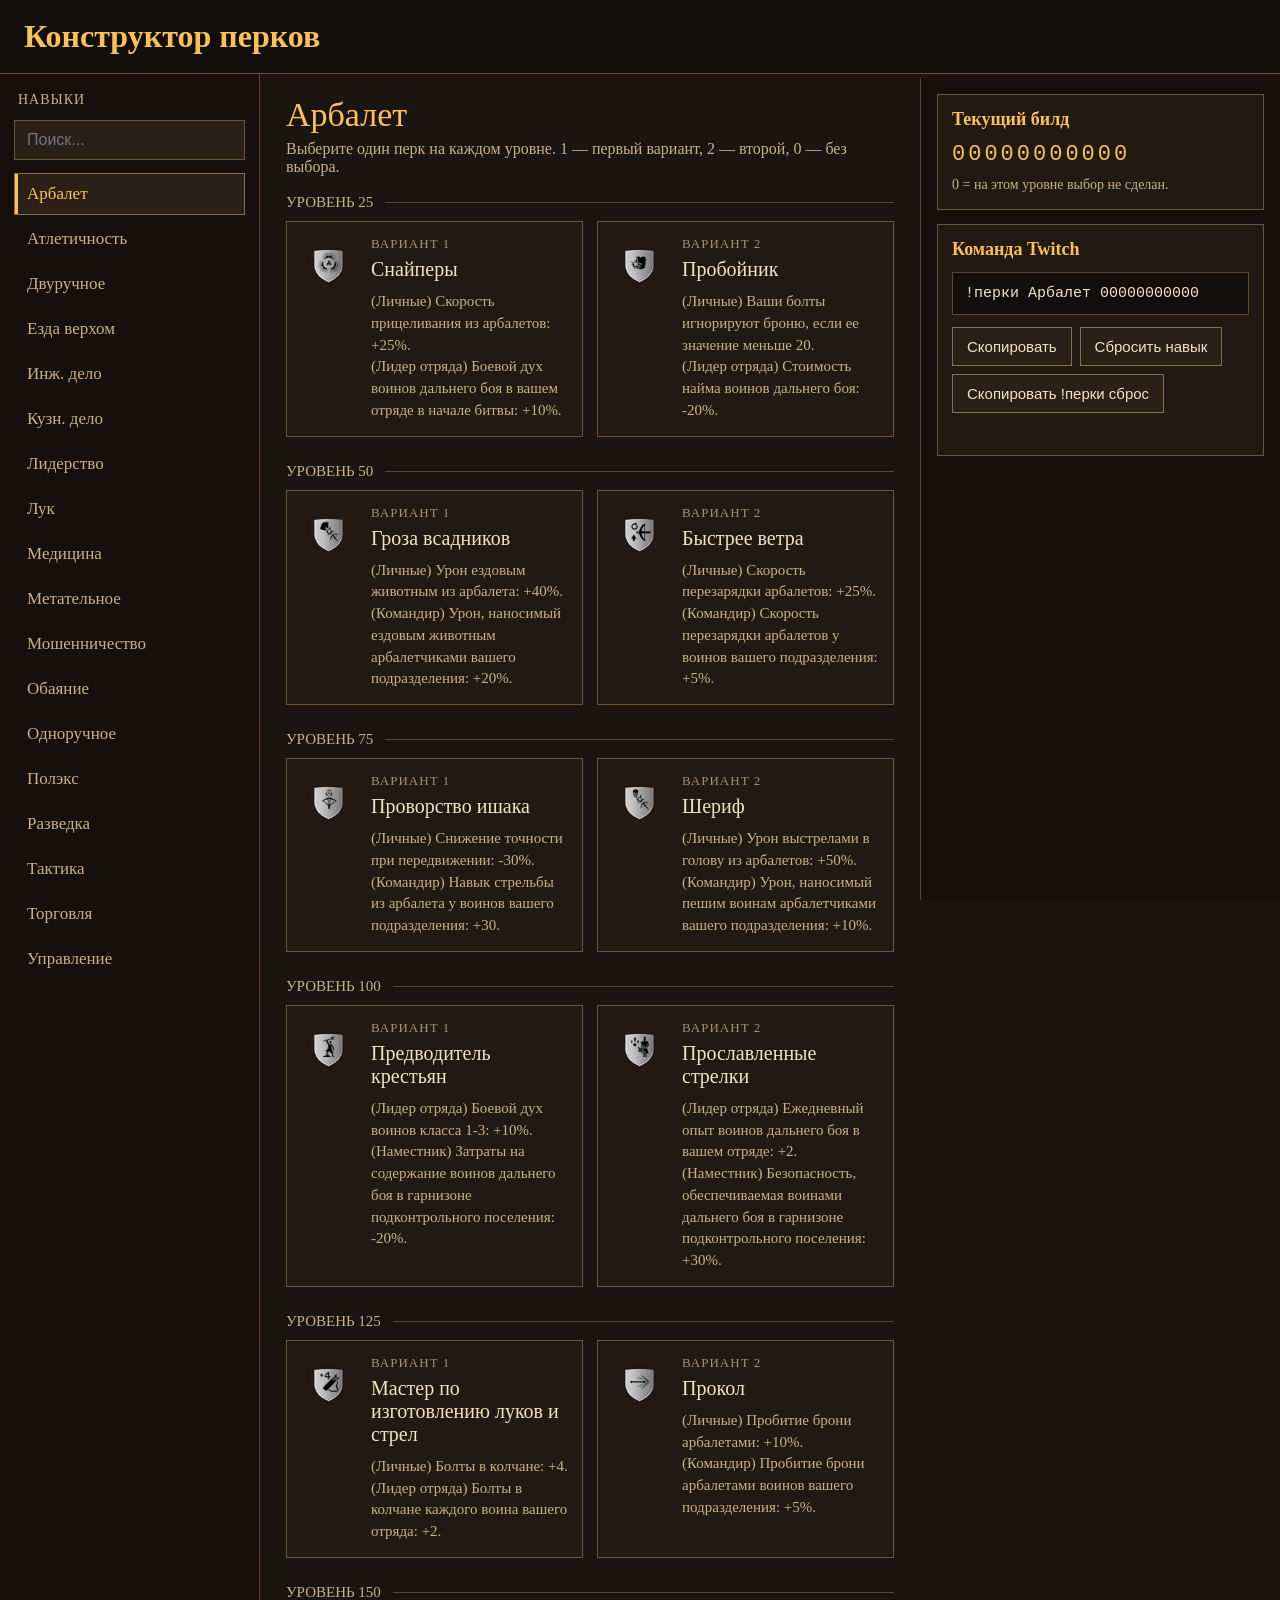
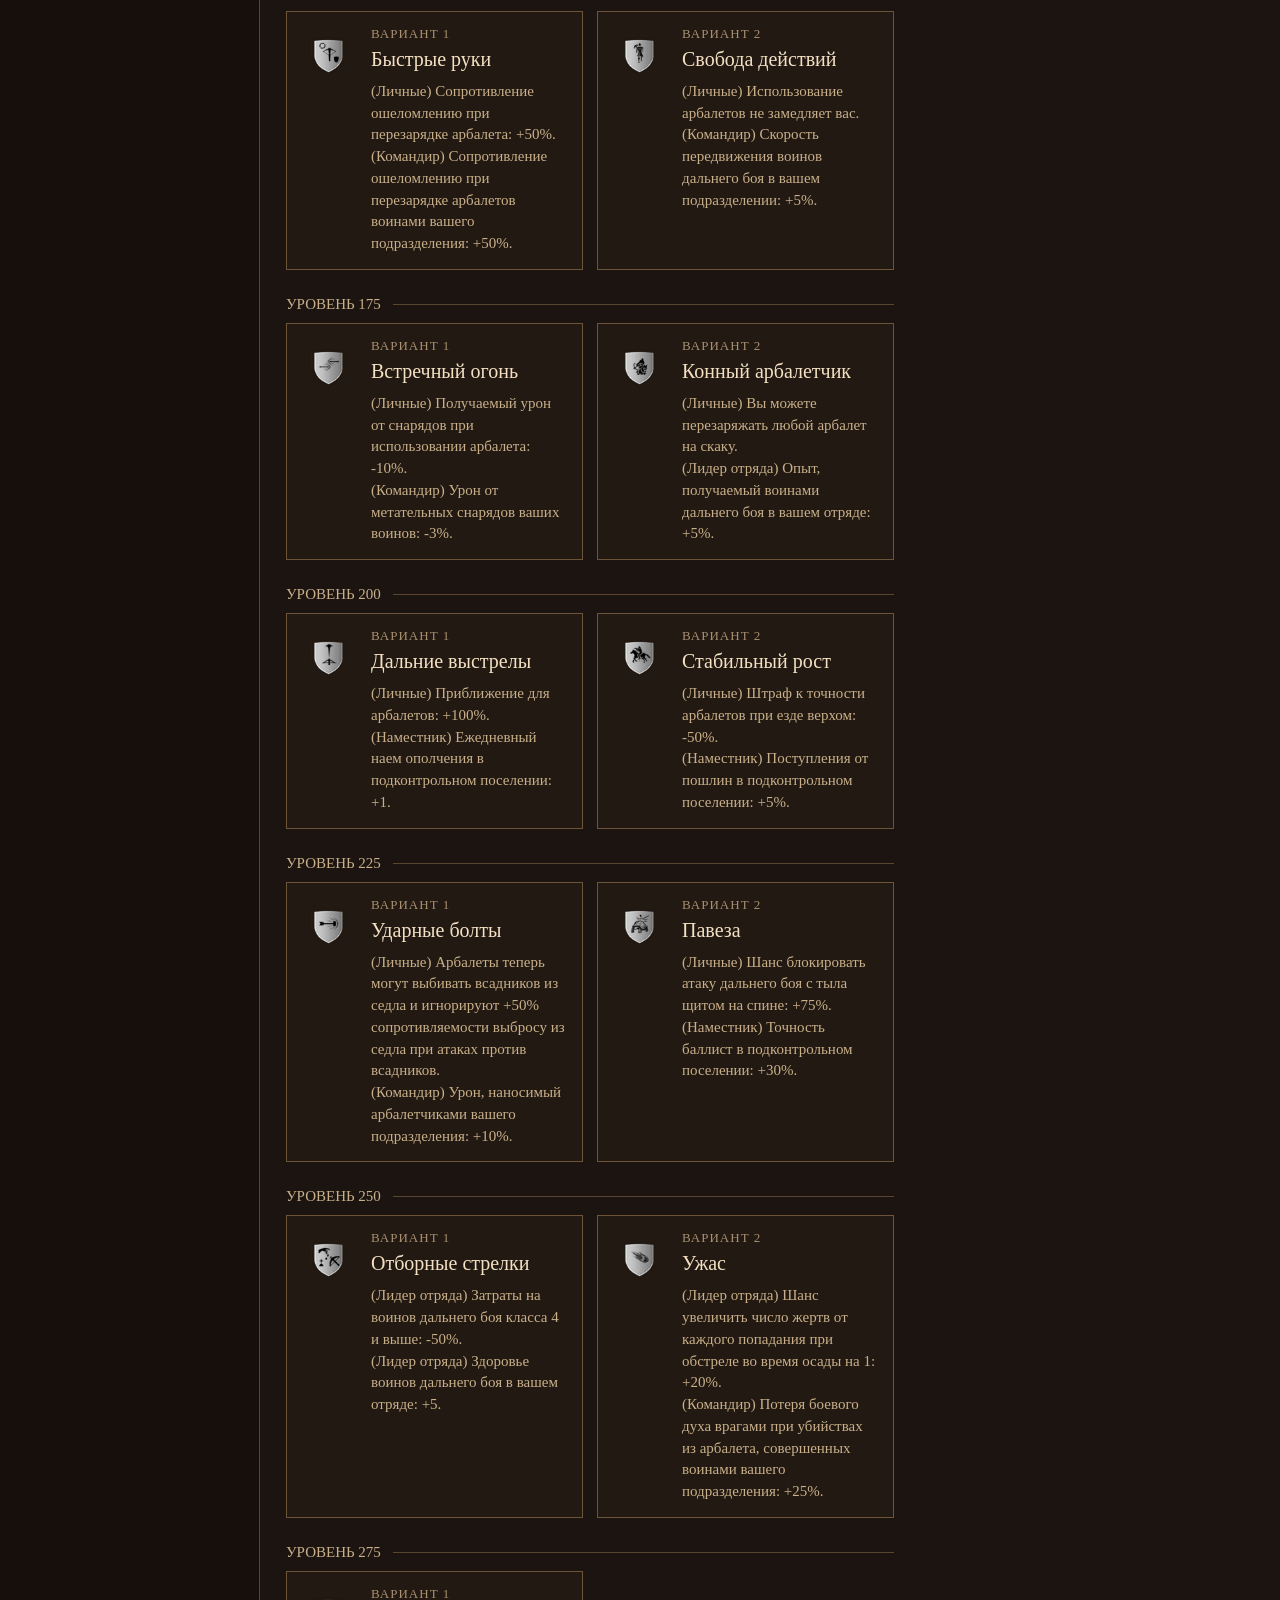
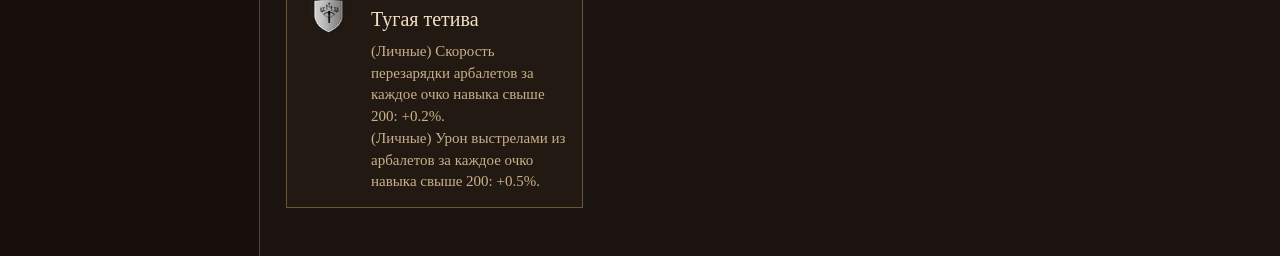
==== commit 9346ab84: "Add files via upload" ====
--- a/perks.html
+++ b/perks.html
@@ -25,7 +25,7 @@
 .icon{position:absolute;left:14px;top:14px;width:56px;height:60px;object-fit:contain;}
 .choice{font-size:13px;color:#a89070;text-transform:uppercase;letter-spacing:1px;}
 .name{font-size:20px;color:#f4e1c4;margin:6px 0 10px;}
-.desc{font-size:15px;color:#c9b08a;line-height:1.45;}
+.desc{font-size:15px;color:#c9b08a;line-height:1.45;white-space:pre-line;}
 .right{border-left:1px solid #5a4630;background:#160f0c;padding:16px;position:sticky;top:78px;height:calc(100vh - 78px);overflow:auto;}
 .card{background:#221912;border:1px solid #6b5438;padding:14px;margin-bottom:14px;}
 .card h3{margin:0 0 12px;font-size:18px;color:#fec157;}
@@ -55,7 +55,7 @@
 <button type="button" onclick="copyReset()">Скопировать !перки сброс</button></div>
 <div id="status" class="status"></div></div>
 </aside></div><script>
-var DATA={"Crossbow":{id:"Crossbow",name:"Арбалет",tiers:[{level:25,choices:[{choice:1,id:"CrossbowMarksmen",name:"Снайперы",desc:"Скорость прицеливания из арбалетов: +25%.",icon:"perk-icons/CrossbowMarksmen.png"},{choice:2,id:"CrossbowPiercer",name:"Пробойник",desc:"Ваши болты игнорируют броню, если ее значение меньше 20.",icon:"perk-icons/CrossbowPiercer.png"}]},{level:50,choices:[{choice:1,id:"CrossbowUnhorser",name:"Гроза всадников",desc:"Урон ездовым животным из арбалета: +40%.",icon:"perk-icons/CrossbowUnhorser.png"},{choice:2,id:"CrossbowWindWinder",name:"Быстрее ветра",desc:"Скорость перезарядки арбалетов: +25%.",icon:"perk-icons/CrossbowWindWinder.png"}]},{level:75,choices:[{choice:1,id:"CrossbowDonkeysSwiftness",name:"Проворство ишака",desc:"Снижение точности при передвижении: -30%.",icon:"perk-icons/CrossbowDonkeysSwiftness.png"},{choice:2,id:"CrossbowSheriff",name:"Шериф",desc:"Урон выстрелами в голову из арбалетов: +50%.",icon:"perk-icons/CrossbowSheriff.png"}]},{level:100,choices:[{choice:1,id:"CrossbowPeasantLeader",name:"Предводитель крестьян",desc:"Боевой дух воинов класса 1-3: +10%.",icon:"perk-icons/CrossbowPeasantLeader.png"},{choice:2,id:"CrossbowRenownMarksmen",name:"Прославленные стрелки",desc:"Ежедневный опыт воинов дальнего боя в вашем отряде: +2.",icon:"perk-icons/CrossbowRenownMarksmen.png"}]},{level:125,choices:[{choice:1,id:"CrossbowFletcher",name:"Мастер по изготовлению луков и стрел",desc:"Болты в колчане: +4.",icon:"perk-icons/CrossbowFletcher.png"},{choice:2,id:"CrossbowPuncture",name:"Прокол",desc:"Пробитие брони арбалетами: +10%.",icon:"perk-icons/CrossbowPuncture.png"}]},{level:150,choices:[{choice:1,id:"CrossbowDeftHands",name:"Быстрые руки",desc:"Сопротивление ошеломлению при перезарядке арбалета: +50%.",icon:"perk-icons/CrossbowDeftHands.png"},{choice:2,id:"CrossbowLooseAndMove",name:"Свобода действий",desc:"Использование арбалетов не замедляет вас.",icon:"perk-icons/CrossbowLooseAndMove.png"}]},{level:175,choices:[{choice:1,id:"CrossbowCounterFire",name:"Встречный огонь",desc:"Получаемый урон от снарядов при использовании арбалета: -10%.",icon:"perk-icons/CrossbowCounterFire.png"},{choice:2,id:"CrossbowMountedCrossbowman",name:"Конный арбалетчик",desc:"Вы можете перезаряжать любой арбалет на скаку.",icon:"perk-icons/CrossbowMountedCrossbowman.png"}]},{level:200,choices:[{choice:1,id:"CrossbowLongShots",name:"Дальние выстрелы",desc:"Приближение для арбалетов: +100%.",icon:"perk-icons/CrossbowLongShots.png"},{choice:2,id:"CrossbowSteady",name:"Стабильный рост",desc:"Штраф к точности арбалетов при езде верхом: -50%.",icon:"perk-icons/CrossbowSteady.png"}]},{level:225,choices:[{choice:1,id:"CrossbowHammerBolts",name:"Ударные болты",desc:"Арбалеты теперь могут выбивать всадников из седла и игнорируют +50% сопротивляемости выбросу из седла при атаках против всадников.",icon:"perk-icons/CrossbowHammerBolts.png"},{choice:2,id:"CrossbowPavise",name:"Павеза",desc:"Шанс блокировать атаку дальнего боя с тыла щитом на спине: +75%.",icon:"perk-icons/CrossbowPavise.png"}]},{level:250,choices:[{choice:1,id:"CrossbowBoltenGuard",name:"Отборные стрелки",desc:"Затраты на воинов дальнего боя класса 4 и выше: -50%.",icon:"perk-icons/CrossbowBoltenGuard.png"},{choice:2,id:"CrossbowTerror",name:"Ужас",desc:"Шанс увеличить число жертв от каждого попадания при обстреле во время осады на 1: +20%.",icon:"perk-icons/CrossbowTerror.png"}]},{level:275,choices:[{choice:1,id:"CrossbowMightyPull",name:"Тугая тетива",desc:"Скорость перезарядки арбалетов за каждое очко навыка свыше 200: +0.2%.",icon:"perk-icons/CrossbowMightyPull.png"}]}]},"Athletics":{id:"Athletics",name:"Атлетичность",tiers:[{level:25,choices:[{choice:1,id:"AthleticsMorningExercise",name:"Утренняя зарядка",desc:"Скорость передвижения в бою: +3%.",icon:"perk-icons/AthleticsMorningExercise.png"},{choice:2,id:"AthleticsWellBuilt",name:"Хорошее сложение",desc:"Очки здоровья: +5.",icon:"perk-icons/AthleticsWellBuilt.png"}]},{level:50,choices:[{choice:1,id:"AthleticsFormFittingArmor",name:"Подогнанная броня",desc:"Вес брони: -15%.",icon:"perk-icons/AthleticsFormFittingArmor.png"},{choice:2,id:"AthleticsFury",name:"Ярость",desc:"Сбалансированность оружия при ходьбе: +10%.",icon:"perk-icons/AthleticsFury.png"}]},{level:75,choices:[{choice:1,id:"AthleticsImposingStature",name:"Внушительная комплекция",desc:"Шанс убеждения: +30%.",icon:"perk-icons/AthleticsImposingStature.png"},{choice:2,id:"AthleticsStamina",name:"Выносливость",desc:"Восстановление расхода выносливости для ремесел: +50%.",icon:"perk-icons/AthleticsStamina.png"}]},{level:100,choices:[{choice:1,id:"AthleticsPowerful",name:"Могущественная персона",desc:"Урон оружием ближнего боя: +4%.",icon:"perk-icons/AthleticsPowerful.png"},{choice:2,id:"AthleticsSprint",name:"Рывок",desc:"Скорость передвижения в бою без щитов и оружия дальнего боя: +5%.",icon:"perk-icons/AthleticsSprint.png"}]},{level:125,choices:[{choice:1,id:"AthleticsBraced",name:"Укрепленный обручем",desc:"Получаемый урон при столкновении: -40%.",icon:"perk-icons/AthleticsBraced.png"},{choice:2,id:"AthleticsSurgingBlow",name:"Сокрушительный удар",desc:"Скоростной урон пешком: +30%.",icon:"perk-icons/AthleticsSurgingBlow.png"}]},{level:150,choices:[{choice:1,id:"AthleticsAGoodDaysRest",name:"День отдыха",desc:"Восстановление здоровья при ожидании в поселениях: +10%.",icon:"perk-icons/AthleticsAGoodDaysRest.png"},{choice:2,id:"AthleticsWalkItOff",name:"Лечение на ходу",desc:"Восстановление здоровья в пути: +10%.",icon:"perk-icons/AthleticsWalkItOff.png"}]},{level:175,choices:[{choice:1,id:"AthleticsDurable",name:"Прочность",desc:"Выносливость: +1.",icon:"perk-icons/AthleticsDurable.png"},{choice:2,id:"AthleticsEnergetic",name:"Энергичный",desc:"Штраф к скорости из-за перегруза: -20%.",icon:"perk-icons/AthleticsEnergetic.png"}]},{level:200,choices:[{choice:1,id:"AthleticsSteady",name:"Стабильный рост",desc:"Контроль: +1.",icon:"perk-icons/AthleticsSteady.png"},{choice:2,id:"AthleticsStrong",name:"Сильный",desc:"Энергия: +1.",icon:"perk-icons/AthleticsStrong.png"}]},{level:225,choices:[{choice:1,id:"AthleticsStrongArms",name:"Сильные руки",desc:"Урон метательным оружием: +5%.",icon:"perk-icons/AthleticsStrongArms.png"},{choice:2,id:"AthleticsStrongLegs",name:"Сильные ноги",desc:"Получаемый урон от падений: -50%. Наносимый урон от пинков: +100%.",icon:"perk-icons/AthleticsStrongLegs.png"}]},{level:250,choices:[{choice:1,id:"AthleticsIgnorePain",name:"Игнорирование боли",desc:"Броня при ходьбе: +10%.",icon:"perk-icons/AthleticsIgnorePain.png"},{choice:2,id:"AthleticsSpartan",name:"Спартанское воспитание",desc:"Сопротивление ошеломлению при ходьбе: +50%.",icon:"perk-icons/AthleticsSpartan.png"}]},{level:275,choices:[{choice:1,id:"AthleticsMightyBlow",name:"Мощный удар ",desc:"Оглушение после блокирования вашей атаки длится дольше.",icon:"perk-icons/AthleticsMightyBlow.png"}]}]},"TwoHanded":{id:"TwoHanded",name:"Двуручное",tiers:[{level:25,choices:[{choice:1,id:"TwoHandedStrongGrip",name:"Сильная хватка",desc:"Сбалансированность двуручного оружия: +10%.",icon:"perk-icons/TwoHandedStrongGrip.png"},{choice:2,id:"TwoHandedWoodChopper",name:"Дровосек",desc:"Урон щитам двуручным оружием: +30%.",icon:"perk-icons/TwoHandedWoodChopper.png"}]},{level:50,choices:[{choice:1,id:"TwoHandedHeadBasher",name:"Крушитель черепов",desc:"Урон двуручными топорами и булавами: +10%.",icon:"perk-icons/TwoHandedHeadBasher.png"},{choice:2,id:"TwoHandedOnTheEdge",name:"На грани",desc:"Скорость взмаха двуручным оружием: +3%.",icon:"perk-icons/TwoHandedOnTheEdge.png"}]},{level:75,choices:[{choice:1,id:"TwoHandedBaptisedInBlood",name:"Крещение кровью",desc:"Опыт для пеших воинов вашего отряда за каждого врага, убитого вами двуручным оружием: +5.",icon:"perk-icons/TwoHandedBaptisedInBlood.png"},{choice:2,id:"TwoHandedShowOfStrength",name:"Демонстрация силы",desc:"Двуручное оружие, способное игнорировать +30% сопротивляемости сбиванию на землю при атаках взмахом.",icon:"perk-icons/TwoHandedShowOfStrength.png"}]},{level:100,choices:[{choice:1,id:"TwoHandedBeastSlayer",name:"Убийца чудовищ",desc:"Урон ездовым животным двуручным оружием: +50%.",icon:"perk-icons/TwoHandedBeastSlayer.png"},{choice:2,id:"TwoHandedShieldBreaker",name:"Щитолом",desc:"Урон щитам двуручным оружием: +40%.",icon:"perk-icons/TwoHandedShieldBreaker.png"}]},{level:125,choices:[{choice:1,id:"TwoHandedBerserker",name:"Берсерк",desc:"Урон, наносимый двуручным оружием при запасе здоровья менее половины: +20%.",icon:"perk-icons/TwoHandedBerserker.png"},{choice:2,id:"TwoHandedConfidence",name:"Уверенность",desc:"Урон, наносимый двуручным оружием при запасе здоровья более 90%: +15%.",icon:"perk-icons/TwoHandedConfidence.png"}]},{level:150,choices:[{choice:1,id:"TwoHandedProjectileDeflection",name:"Отбивание снарядов",desc:"Вы можете отбивать снаряды двуручным оружием, поставив блок.",icon:"perk-icons/TwoHandedProjectileDeflection.png"}]},{level:175,choices:[{choice:1,id:"TwoHandedHope",name:"Надежда",desc:"Боевой дух дружественных войск при убийстве вами врага двуручным оружием: +30%.",icon:"perk-icons/TwoHandedHope.png"},{choice:2,id:"TwoHandedTerror",name:"Ужас",desc:"Боевой дух вражеских войск при убийстве вами врага двуручным оружием: +20%.",icon:"perk-icons/TwoHandedTerror.png"}]},{level:200,choices:[{choice:1,id:"TwoHandedRecklessCharge",name:"Безрассудная атака",desc:"Скоростной урон с двуручным оружием пешком: +20%.",icon:"perk-icons/TwoHandedRecklessCharge.png"},{choice:2,id:"TwoHandedThickHides",name:"Толстые шкуры",desc:"Очки здоровья: +5.",icon:"perk-icons/TwoHandedThickHides.png"}]},{level:225,choices:[{choice:1,id:"TwoHandedBladeMaster",name:"Мастер клинка",desc:"Урон двуручным оружием: +10%.",icon:"perk-icons/TwoHandedBladeMaster.png"},{choice:2,id:"TwoHandedVandal",name:"Вандал",desc:"Пробитие брони вашими атаками: +25%.",icon:"perk-icons/TwoHandedVandal.png"}]},{level:250,choices:[{choice:1,id:"TwoHandedWayOfTheGreatAxe",name:"Путь большого топора",desc:"Скорость атаки двуручным оружием за каждое очко навыка свыше 250: +0.2%.",icon:"perk-icons/TwoHandedWayOfTheGreatAxe.png"}]}]},"Riding":{id:"Riding",name:"Езда верхом",tiers:[{level:25,choices:[{choice:1,id:"RidingFullSpeed",name:"Полная скорость",desc:"Наносимый урон при столкновении: +20%.",icon:"perk-icons/RidingFullSpeed.png"},{choice:2,id:"RidingNimbleStead",name:"Стремительный скакун",desc:"Маневренность: +10%.",icon:"perk-icons/RidingNimbleStead.png"}]},{level:50,choices:[{choice:1,id:"RidingVeterinary",name:"Ветеринар",desc:"Здоровье вашего ездового животного: +20%.",icon:"perk-icons/RidingVeterinary.png"},{choice:2,id:"RidingWellStraped",name:"Хорошая упряжь",desc:"Шанс смерти или травмы вашего ездового животного при его падении во время битвы: -50%.",icon:"perk-icons/RidingWellStraped.png"}]},{level:75,choices:[{choice:1,id:"RidingDeeperSacks",name:"Большие мешки",desc:"Грузоподъемность вьючных животных в вашем отряде: +20%.",icon:"perk-icons/RidingDeeperSacks.png"},{choice:2,id:"RidingNomadicTraditions",name:"Традиции кочевников",desc:"Повышение скорости отряда от пеших воинов на лошадях: +30%.",icon:"perk-icons/RidingNomadicTraditions.png"}]},{level:100,choices:[{choice:1,id:"RidingSagittarius",name:"Стрелец",desc:"Штраф к точности при верховой езде: -15%.",icon:"perk-icons/RidingSagittarius.png"},{choice:2,id:"RidingSweepingWind",name:"Стремительный ветер",desc:"Максимальная скорость вашего ездового животного: +5%.",icon:"perk-icons/RidingSweepingWind.png"}]},{level:125,choices:[{choice:1,id:"RidingReliefForce",name:"Подкрепление",desc:"Боевой дух в начале битвы при присоединении к сражающимся союзникам: +10.",icon:"perk-icons/RidingReliefForce.png"}]},{level:150,choices:[{choice:1,id:"RidingHorseArcher",name:"Конный лучник",desc:"Урон оружием дальнего боя при езде верхом: +10%.",icon:"perk-icons/RidingHorseArcher.png"},{choice:2,id:"RidingMountedWarrior",name:"Верховой воин",desc:"Урон в ближнем бою верхом: +5%.",icon:"perk-icons/RidingMountedWarrior.png"}]},{level:175,choices:[{choice:1,id:"RidingBreeder",name:"Разводчик",desc:"Ежедневный шанс размножения животных в вашем отряде: +1%.",icon:"perk-icons/RidingBreeder.png"},{choice:2,id:"RidingShepherd",name:"Пастух",desc:"Штраф к скорости отряда при перегоне скота: -50%.",icon:"perk-icons/RidingShepherd.png"}]},{level:200,choices:[{choice:1,id:"RidingAnnoyingBuzz",name:"Противное жужжание",desc:"Штраф к боевому духу врагов при убийствах всадниками в дальнем бою: +20%.",icon:"perk-icons/RidingAnnoyingBuzz.png"},{choice:2,id:"RidingThunderousCharge",name:"Грозная атака",desc:"Штраф к боевому духу врагов при убийствах всадниками в ближнем бою: +20%.",icon:"perk-icons/RidingThunderousCharge.png"}]},{level:225,choices:[{choice:1,id:"RidingCavalryTactics",name:"Кавалерийская тактика",desc:"Скорость набора кавалерии в поселениях вашего клана: +30%.",icon:"perk-icons/RidingCavalryTactics.png"},{choice:2,id:"RidingMountedPatrols",name:"Конные дозорные отряды",desc:"Шанс побега пленников от вашего отряда: -50%.",icon:"perk-icons/RidingMountedPatrols.png"}]},{level:250,choices:[{choice:1,id:"RidingDauntlessSteed",name:"Бесстрашный скакун",desc:"Сопротивление ошеломлению при езде верхом: +50%.",icon:"perk-icons/RidingDauntlessSteed.png"},{choice:2,id:"RidingToughSteed",name:"Крепкий скакун",desc:"Броня вашего ездового животного: +20%.",icon:"perk-icons/RidingToughSteed.png"}]},{level:275,choices:[{choice:1,id:"RidingTheWayOfTheSaddle",name:"Путь седла",desc:"Урон при столкновении и маневрах за каждое очко навыка свыше 250: +0.3.",icon:"perk-icons/RidingTheWayOfTheSaddle.png"}]}]},"Engineering":{id:"Engineering",name:"Инж. дело",tiers:[{level:25,choices:[{choice:1,id:"EngineeringScaffolds",name:"Леса",desc:"Скорость строительства недальнобойных осадных орудий: +10%.",icon:"perk-icons/EngineeringScaffolds.png"},{choice:2,id:"EngineeringTorsionEngines",name:"Торсионные орудия",desc:"Скорость строительства дальнобойных осадных орудий: +10%.",icon:"perk-icons/EngineeringTorsionEngines.png"}]},{level:50,choices:[{choice:1,id:"EngineeringDungeonArchitect",name:"Строитель темниц",desc:"Шанс попадания по дальнобойным осадным орудиям при обстреле: -25%.",icon:"perk-icons/EngineeringDungeonArchitect.png"},{choice:2,id:"EngineeringSiegeWorks",name:"Осадное дело",desc:"Прочность дальнобойных осадных орудий: +10%.",icon:"perk-icons/EngineeringSiegeWorks.png"}]},{level:75,choices:[{choice:1,id:"EngineeringCarpenters",name:"Плотники",desc:"Прочность таранов и осадных башен: +33%.",icon:"perk-icons/EngineeringCarpenters.png"},{choice:2,id:"EngineeringMilitaryPlanner",name:"Военное планирование",desc:"Боеприпасы воинов дальнего боя при осаде: +50%.",icon:"perk-icons/EngineeringMilitaryPlanner.png"}]},{level:100,choices:[{choice:1,id:"EngineeringDreadfulSieger",name:"Гроза крепостей",desc:"Точность ваших осадных орудий в подконтрольном поселении при обстреле во время осады: +10%.",icon:"perk-icons/EngineeringDreadfulSieger.png"},{choice:2,id:"EngineeringWallBreaker",name:"Стенолом",desc:"Урон, наносимый стенам во время обстрела при осаде: +25%.",icon:"perk-icons/EngineeringWallBreaker.png"}]},{level:125,choices:[{choice:1,id:"EngineeringForeman",name:"Распорядитель",desc:"Точность мангонелей и требушетов при обстреле во время осады: +10%.",icon:"perk-icons/EngineeringForeman.png"},{choice:2,id:"EngineeringSalvager",name:"Снабженец",desc:"Точность баллист при обстреле во время осады: +20%.",icon:"perk-icons/EngineeringSalvager.png"}]},{level:150,choices:[{choice:1,id:"EngineeringSiegeEngineer",name:"Осадный инженер",desc:"Прочность оборонительных осадных орудий в подконтрольном поселении: +30%.",icon:"perk-icons/EngineeringSiegeEngineer.png"},{choice:2,id:"EngineeringStonecutters",name:"Каменотесы",desc:"Скорость строительства укреплений, акведуков и казарм в подконтрольном поселении: +30%.",icon:"perk-icons/EngineeringStonecutters.png"}]},{level:175,choices:[{choice:1,id:"EngineeringBattlements",name:"Укрепления",desc:"Готовые баллисты при развертывании осадного лагеря: +1.",icon:"perk-icons/EngineeringBattlements.png"},{choice:2,id:"EngineeringCampBuilding",name:"Строительство лагеря",desc:"Потеря сплоченности армий при осаде: -50%.",icon:"perk-icons/EngineeringCampBuilding.png"}]},{level:200,choices:[{choice:1,id:"EngineeringApprenticeship",name:"Ученичество",desc:"Опыт для воинов при постройке осадного орудия: +5.",icon:"perk-icons/EngineeringApprenticeship.png"},{choice:2,id:"EngineeringEngineeringGuilds",name:"Гильдии инженеров",desc:"Ячейка найма при наборе воинов у известных ремесленников: +1.",icon:"perk-icons/EngineeringEngineeringGuilds.png"}]},{level:225,choices:[{choice:1,id:"EngineeringImprovedTools",name:"Улучшенные инструменты",desc:"Скорость подготовки осадного лагеря: +20%.",icon:"perk-icons/EngineeringImprovedTools.png"},{choice:2,id:"EngineeringMetallurgy",name:"Металлургия",desc:"Вероятность того, что у ваших трофеев не будет негативных свойств: +30%",icon:"perk-icons/EngineeringMetallurgy.png"}]},{level:250,choices:[{choice:1,id:"EngineeringArchitecturalCommissions",name:"Законы о строительстве",desc:"Скорость перезарядки мангонелей и требушетов при осадах: +25%.",icon:"perk-icons/EngineeringArchitecturalCommissions.png"},{choice:2,id:"EngineeringClockwork",name:"Часовое дело",desc:"Скорость перезарядки баллист при обстреле во время осады: +25%.",icon:"perk-icons/EngineeringClockwork.png"}]},{level:275,choices:[{choice:1,id:"EngineeringMasterwork",name:"Тонкая работа",desc:"Урон от осадных орудий при обстреле за каждое очко навыка «Инженерное дело» свыше 250: +1%.",icon:"perk-icons/EngineeringMasterwork.png"}]}]},"Crafting":{id:"Crafting",name:"Кузн. дело",tiers:[{level:25,choices:[{choice:1,id:"CharcoalYield",name:"Мастер-угольщик",desc:"Вы можете использовать более эффективный метод производства угля, позволяющий получать три единицы угля из двух единиц твердой древесины.",icon:"perk-icons/CharcoalYield.png"},{choice:2,id:"IronYield",name:"Мастер обработки железа",desc:"Вы можете использовать более эффективный метод производства чугуна, позволяющий получать три единицы чугуна из одной единицы железной руды.",icon:"perk-icons/IronYield.png"}]},{level:50,choices:[{choice:1,id:"CuriousSmelter",name:"Любознательный плавильщик",desc:"Скорость изучения новых деталей при переплавке: +100%.",icon:"perk-icons/CuriousSmelter.png"},{choice:2,id:"SteelMaker",name:"Стальных дел мастер",desc:"Вы можете очистить две единицы железа и получить одну единицу стали и – как побочный продукт – одну единицу чугуна.",icon:"perk-icons/SteelMaker.png"}]},{level:75,choices:[{choice:1,id:"CuriousSmith",name:"Любознательный кузнец",desc:"Скорость изучения новых деталей при работе в кузнице: +100%.",icon:"perk-icons/CuriousSmith.png"},{choice:2,id:"SteelMaker2",name:"Стальных дел мастер 2",desc:"Вы можете очистить две единицы стали и получить одну единицу качественной стали и – как побочный продукт – одну единицу чугуна.",icon:"perk-icons/SteelMaker2.png"}]},{level:100,choices:[{choice:1,id:"ExperiencedSmith",name:"Опытный кузнец",desc:"Шанс создать качественное оружие: + +10%.",icon:"perk-icons/ExperiencedSmith.png"},{choice:2,id:"SteelMaker3",name:"Стальных дел мастер 3",desc:"Вы можете очистить две единицы качественной стали и получить одну единицу тамасской стали и – как побочный продукт – одну единицу чугуна.",icon:"perk-icons/SteelMaker3.png"}]},{level:125,choices:[{choice:1,id:"PracticalRefiner",name:"Мастеровитый металлург",desc:"Расход выносливости при очистке: -50%.",icon:"perk-icons/PracticalRefiner.png"},{choice:2,id:"PracticalSmelter",name:"Мастеровитый плавильщик",desc:"Расход выносливости при переплавке: -50%.",icon:"perk-icons/PracticalSmelter.png"}]},{level:150,choices:[{choice:1,id:"StrongSmith",name:"Внимательный кузнец",desc:"Контроль: +1.",icon:"perk-icons/StrongSmith.png"},{choice:2,id:"VigorousSmith",name:"Энергичный кузнец",desc:"Энергия: +1.",icon:"perk-icons/VigorousSmith.png"}]},{level:175,choices:[{choice:1,id:"ArtisanSmith",name:"Мастер-кузнец",desc:"Штраф к торговле при продаже оружия, изготовленного в кузнице: -50%.",icon:"perk-icons/ArtisanSmith.png"},{choice:2,id:"PracticalSmith",name:"Мастеровитый кузнец",desc:"Расход выносливости при работе в кузнице: -50%.",icon:"perk-icons/PracticalSmith.png"}]},{level:200,choices:[{choice:1,id:"MasterSmith",name:"Умелый кузнец",desc:"Шанс создать оружие тонкой работы: + +7.5%.",icon:"perk-icons/MasterSmith.png"}]},{level:225,choices:[{choice:1,id:"EnduringSmith",name:"Выносливый кузнец",desc:"Выносливость: +1.",icon:"perk-icons/EnduringSmith.png"},{choice:2,id:"WeaponMasterSmith",name:"Кузнец-воин",desc:"Очки внимания, прибавляемые к способностям владеть одноручным и двуручным оружием: +1.",icon:"perk-icons/WeaponMasterSmith.png"}]},{level:250,choices:[{choice:1,id:"CraftingSharpenedEdge",name:"Заостренная кромка",desc:"Урон от взмаха изготовленным оружием: +2%.",icon:"perk-icons/CraftingSharpenedEdge.png"},{choice:2,id:"CraftingSharpenedTip",name:"Заостренный наконечник",desc:"Урон от выпада изготовленным оружием: +2%.",icon:"perk-icons/CraftingSharpenedTip.png"}]},{level:275,choices:[{choice:1,id:"LegendarySmith",name:"Легендарный кузнец",desc:"Шанс изготовить легендарное оружие: + +5% с повышением на 1% за каждые 5 очков навыков свыше 275.",icon:"perk-icons/LegendarySmith.png"}]}]},"Leadership":{id:"Leadership",name:"Лидерство",tiers:[{level:25,choices:[{choice:1,id:"LeadershipCombatTips",name:"Ветеранские байки",desc:"Ежедневный опыт для всех воинов в отряде: +2.",icon:"perk-icons/LeadershipCombatTips.png"},{choice:2,id:"LeadershipRaiseTheMeek",name:"Блаженны кроткие",desc:"Ежедневный опыт для воинов классов 1 и 2: +4.",icon:"perk-icons/LeadershipRaiseTheMeek.png"}]},{level:50,choices:[{choice:1,id:"LeadershipFerventAttacker",name:"Ярый агрессор",desc:"Боевой дух в начале битвы при атаке: +4.",icon:"perk-icons/LeadershipFerventAttacker.png"},{choice:2,id:"LeadershipStoutDefender",name:"Крепкий защитник",desc:"Боевой дух в начале битвы при обороне: +8.",icon:"perk-icons/LeadershipStoutDefender.png"}]},{level:75,choices:[{choice:1,id:"LeadershipAuthority",name:"Власть",desc:"Безопасность, обеспечиваемая гарнизоном подконтрольного поселения: +20%.",icon:"perk-icons/LeadershipAuthority.png"},{choice:2,id:"LeadershipHeroicLeader",name:"Героический лидер",desc:"Ежедневный прирост верности в подконтрольном поселении: +1.",icon:"perk-icons/LeadershipHeroicLeader.png"}]},{level:100,choices:[{choice:1,id:"LeadershipFamousCommander",name:"Знаменитый командир",desc:"Получение известности в битвах: +50%.",icon:"perk-icons/LeadershipFamousCommander.png"},{choice:2,id:"LeadershipLoyaltyAndHonor",name:"Честь и верность",desc:"Воины класса 3 и выше из вашего отряда больше не отступают из-за низкого боевого духа.",icon:"perk-icons/LeadershipLoyaltyAndHonor.png"}]},{level:125,choices:[{choice:1,id:"LeadershipLeaderOfMasses",name:"Вождь народа",desc:"Размер отряда за каждый город под вашим контролем: +5.",icon:"perk-icons/LeadershipLeaderOfMasses.png"},{choice:2,id:"LeadershipPresence",name:"Харизма",desc:"Ежедневный прирост безопасности при ожидании в городе: +5.",icon:"perk-icons/LeadershipPresence.png"}]},{level:150,choices:[{choice:1,id:"LeadershipCitizenMilitia",name:"Гражданское ополчение",desc:"Доля ветеранов в ополчении подконтрольного поселения: +20%.",icon:"perk-icons/LeadershipCitizenMilitia.png"},{choice:2,id:"LeadershipVeteransRespect",name:"Уважение ветеранов",desc:"Численность гарнизона в подконтрольном поселении: +20.",icon:"perk-icons/LeadershipVeteransRespect.png"}]},{level:175,choices:[{choice:1,id:"LeadershipInspiringLeader",name:"Вдохновляющий лидер",desc:"Расход влияния при призыве отрядов в армию: -20%.",icon:"perk-icons/LeadershipInspiringLeader.png"},{choice:2,id:"LeadershipUpliftingSpirit",name:"Возвышающий дух",desc:"Боевой дух при осадах: +10.",icon:"perk-icons/LeadershipUpliftingSpirit.png"}]},{level:200,choices:[{choice:1,id:"LeadershipLeadByExample",name:"Пример для подражания",desc:"Скорость вербовки пеших воинов из числа пленников: +50%.",icon:"perk-icons/LeadershipLeadByExample.png"},{choice:2,id:"LeadershipTrustedCommander",name:"Почитаемый командир",desc:"Скорость вербовки воинов дальнего боя из числа пленников: +50%.",icon:"perk-icons/LeadershipTrustedCommander.png"}]},{level:225,choices:[{choice:1,id:"LeadershipGreatLeader",name:"Великий лидер",desc:"Боевой дух воинов в начале битвы: +5.",icon:"perk-icons/LeadershipGreatLeader.png"},{choice:2,id:"LeadershipMakeADifference",name:"Серьезное влияние",desc:"Боевой дух воинов при убийстве вами врага в битве: +100%.",icon:"perk-icons/LeadershipMakeADifference.png"}]},{level:250,choices:[{choice:1,id:"LeadershipTalentMagnet",name:"Собиратель талантов",desc:"Максимальный размер отряда: +10.",icon:"perk-icons/LeadershipTalentMagnet.png"},{choice:2,id:"LeadershipWePledgeOurSwords",name:"Мы клянемся нашими мечами",desc:"Максимум спутников: +1.",icon:"perk-icons/LeadershipWePledgeOurSwords.png"}]},{level:275,choices:[{choice:1,id:"LeadershipUltimateLeader",name:"Идеальный лидер",desc:"Размер отряда за каждое очко лидерства свыше 250: +1.",icon:"perk-icons/LeadershipUltimateLeader.png"}]}]},"Bow":{id:"Bow",name:"Лук",tiers:[{level:25,choices:[{choice:1,id:"BowBowControl",name:"Управление луком",desc:"Штраф к точности при передвижении: -30%.",icon:"perk-icons/BowBowControl.png"},{choice:2,id:"BowDeadAim",name:"Голова-мишень",desc:"Урон выстрелами в голову из луков: +30%.",icon:"perk-icons/BowDeadAim.png"}]},{level:50,choices:[{choice:1,id:"BowBodkin",name:"Консервный нож",desc:"Пробитие брони луками: +10%.",icon:"perk-icons/BowBodkin.png"},{choice:2,id:"BowNockingPoint",name:"Точка натяжения тетивы",desc:"Штраф на скорость передвижения при перезарядке: -50%.",icon:"perk-icons/BowNockingPoint.png"}]},{level:75,choices:[{choice:1,id:"BowQuickAdjustments",name:"Быстрая корректировка",desc:"Штраф к точности при повороте: -50%.",icon:"perk-icons/BowQuickAdjustments.png"},{choice:2,id:"BowRapidFire",name:"Частый огонь",desc:"Скорость перезарядки луков: +25%.",icon:"perk-icons/BowRapidFire.png"}]},{level:100,choices:[{choice:1,id:"BowMerryMen",name:"Честная компания",desc:"Размер отряда: +5.",icon:"perk-icons/BowMerryMen.png"},{choice:2,id:"BowMountedArchery",name:"Стрельба из лука при верховой езде",desc:"Штраф к точности луков при езде верхом: -30%.",icon:"perk-icons/BowMountedArchery.png"}]},{level:125,choices:[{choice:1,id:"BowStrongBows",name:"Мощные луки",desc:"Урон выстрелами из луков: +8%.",icon:"perk-icons/BowStrongBows.png"},{choice:2,id:"BowTrainer",name:"Инструктор",desc:"Ежедневный дополнительный опыт для навыка стрельбы из лука для члена отряда с самым низким значением этого навыка.",icon:"perk-icons/BowTrainer.png"}]},{level:150,choices:[{choice:1,id:"BowDiscipline",name:"Дисциплина",desc:"Длительность прицеливания без потери точности: +50%.",icon:"perk-icons/BowDiscipline.png"},{choice:2,id:"BowHunterClan",name:"Клан охотников",desc:"Урон ездовым животным выстрелами из луков: +30%.",icon:"perk-icons/BowHunterClan.png"}]},{level:175,choices:[{choice:1,id:"BowEagleEye",name:"Зоркое око",desc:"Приближение при стрельбе из лука: +50%.",icon:"perk-icons/BowEagleEye.png"},{choice:2,id:"BowSkirmishPhaseMaster",name:"Мастер схватки",desc:"Урон от метательных снарядов: -10%.",icon:"perk-icons/BowSkirmishPhaseMaster.png"}]},{level:200,choices:[{choice:1,id:"BowBullsEye",name:"В яблочко",desc:"Дополнительный опыт, получаемый воинами дальнего боя в вашем отряде после каждой битвы: +10%.",icon:"perk-icons/BowBullsEye.png"},{choice:2,id:"BowRenownedArcher",name:"Прославленный лучник",desc:"Боевой дух воинов дальнего боя в вашем отряде в начале битвы: +10%.",icon:"perk-icons/BowRenownedArcher.png"}]},{level:225,choices:[{choice:1,id:"BowDeepQuivers",name:"Глубокий колчан",desc:"Дополнительные стрелы в каждом колчане: +3.",icon:"perk-icons/BowDeepQuivers.png"},{choice:2,id:"BowHorseMaster",name:"Повелитель лошадей",desc:"Вы можете использовать любые луки, находясь в седле.",icon:"perk-icons/BowHorseMaster.png"}]},{level:250,choices:[{choice:1,id:"BowQuickDraw",name:"Скорострел",desc:"Скорость прицеливания из луков: +25%.",icon:"perk-icons/BowQuickDraw.png"},{choice:2,id:"BowRangersSwiftness",name:"Проворство разведчика",desc:"Использование луков не замедляет вас.",icon:"perk-icons/BowRangersSwiftness.png"}]},{level:275,choices:[{choice:1,id:"BowDeadshot",name:"Стрельба без промаха",desc:"Скорость перезарядки у лучников за каждое очко навыка свыше 200: +0.2%.",icon:"perk-icons/BowDeadshot.png"}]}]},"Medicine":{id:"Medicine",name:"Медицина",tiers:[{level:25,choices:[{choice:1,id:"MedicinePreventiveMedicine",name:"Профилактические меры",desc:"Очки здоровья: +5.",icon:"perk-icons/MedicinePreventiveMedicine.png"},{choice:2,id:"MedicineSelfMedication",name:"Самолечение",desc:"Скорость лечения: +30%.",icon:"perk-icons/MedicineSelfMedication.png"}]},{level:50,choices:[{choice:1,id:"MedicineTriageTent",name:"Медицинская палатка",desc:"Скорость лечения в неподвижном состоянии на карте кампании: +30%.",icon:"perk-icons/MedicineTriageTent.png"},{choice:2,id:"MedicineWalkItOff",name:"Лечение на ходу",desc:"Скорость лечения при передвижении на карте кампании: +15%.",icon:"perk-icons/MedicineWalkItOff.png"}]},{level:75,choices:[{choice:1,id:"MedicineDoctorsOath",name:"Клятва лекаря",desc:"Вы в какой-то мере применяете свой навык лекаря и к раненым врагам, что повышает количество потенциальных пленников.",icon:"perk-icons/MedicineDoctorsOath.png"},{choice:2,id:"MedicineSledges",name:"На санях",desc:"Штраф к скорости отряда из-за раненых: -50%.",icon:"perk-icons/MedicineSledges.png"}]},{level:100,choices:[{choice:1,id:"MedicineBestMedicine",name:"Лучшее лекарство",desc:"Скорость лечения при боевом духе отряда выше 70: +15%.",icon:"perk-icons/MedicineBestMedicine.png"},{choice:2,id:"MedicineGoodLodging",name:"Хорошее жилье",desc:"Скорость лечения при отдыхе в поселениях: +20%.",icon:"perk-icons/MedicineGoodLodging.png"}]},{level:125,choices:[{choice:1,id:"MedicineSiegeMedic",name:"Военный врач",desc:"Вероятность того, что пострадавшие при обстреле во время осады будут ранены, а не убиты: +50%.",icon:"perk-icons/MedicineSiegeMedic.png"},{choice:2,id:"MedicineVeterinarian",name:"Ветеринар",desc:"Ежедневный шанс вылечить хромую лошадь: +30%.",icon:"perk-icons/MedicineVeterinarian.png"}]},{level:150,choices:[{choice:1,id:"MedicineBushDoctor",name:"Деревенский целитель",desc:"Скорость прироста очагов в деревнях, связанных с подконтрольным поселением: +20%.",icon:"perk-icons/MedicineBushDoctor.png"},{choice:2,id:"MedicinePristineStreets",name:"Чистые улицы",desc:"Ежедневный прирост благополучия в подконтрольных поселениях: +1.",icon:"perk-icons/MedicinePristineStreets.png"}]},{level:175,choices:[{choice:1,id:"MedicineHealthAdvise",name:"Забота о здоровье",desc:"Шанс избежать смерти от старости для каждого члена клана.",icon:"perk-icons/MedicineHealthAdvise.png"},{choice:2,id:"MedicinePerfectHealth",name:"Идеальное здоровье",desc:"Скорость восстановления от каждого типа продовольствия в инвентаре отряда: +5%.",icon:"perk-icons/MedicinePerfectHealth.png"}]},{level:200,choices:[{choice:1,id:"MedicineCleanInfrastructure",name:"Чистота и порядок",desc:"Благополучие за гражданские проекты в подконтрольном поселении: +1.",icon:"perk-icons/MedicineCleanInfrastructure.png"},{choice:2,id:"MedicinePhysicianOfPeople",name:"Народный врач",desc:"Ежедневный прирост верности в подконтрольном поселении: +1.",icon:"perk-icons/MedicinePhysicianOfPeople.png"}]},{level:225,choices:[{choice:1,id:"MedicineCheatDeath",name:"Обман смерти",desc:"Возможность один раз обмануть смерть от старости.",icon:"perk-icons/MedicineCheatDeath.png"},{choice:2,id:"MedicineFortitudeTonic",name:"Настойка мужества",desc:"Здоровье других героев в вашем отряде: +10.",icon:"perk-icons/MedicineFortitudeTonic.png"}]},{level:250,choices:[{choice:1,id:"MedicineBattleHardened",name:"Боевая закалка",desc:"Опыт для раненых воинов в конце битвы: +25.",icon:"perk-icons/MedicineBattleHardened.png"},{choice:2,id:"MedicineHelpingHands",name:"Руки помощи",desc:"Скорость восстановления воинов за каждые 10 воинов в вашем отряде: +2%.",icon:"perk-icons/MedicineHelpingHands.png"}]},{level:275,choices:[{choice:1,id:"MedicineMinisterOfHealth",name:"Министр здравоохранения",desc:"Увеличение здоровья воинов за каждое очко навыка свыше 250: +1.",icon:"perk-icons/MedicineMinisterOfHealth.png"}]}]},"Throwing":{id:"Throwing",name:"Метательное",tiers:[{level:25,choices:[{choice:1,id:"ThrowingQuickDraw",name:"Скорострел",desc:"Скорость подготовки метательного оружия: +20%.",icon:"perk-icons/ThrowingQuickDraw.png"},{choice:2,id:"ThrowingShieldBreaker",name:"Щитолом",desc:"Урон щитам метательным оружием: +40%.",icon:"perk-icons/ThrowingShieldBreaker.png"}]},{level:50,choices:[{choice:1,id:"ThrowingFlexibleFighter",name:"Изворотливый боец",desc:"Урон от метательного оружия в ближнем бою: +10%.",icon:"perk-icons/ThrowingFlexibleFighter.png"},{choice:2,id:"ThrowingHunter",name:"Охотник",desc:"Урон ездовым животным метательным оружием: +40%.",icon:"perk-icons/ThrowingHunter.png"}]},{level:75,choices:[{choice:1,id:"ThrowingMountedSkirmisher",name:"Верховой застрельщик",desc:"Штраф к точности метательного оружия при езде верхом: -20%.",icon:"perk-icons/ThrowingMountedSkirmisher.png"},{choice:2,id:"ThrowingWellPrepared",name:"Хорошая подготовка",desc:"Запас метательных снарядов: +1.",icon:"perk-icons/ThrowingWellPrepared.png"}]},{level:100,choices:[{choice:1,id:"ThrowingKnockOff",name:"Сбивание",desc:"Метательное оружие теперь может выбивать всадников из седла и игнорирует +25% сопротивляемости выбросу из седла при атаках против всадников.",icon:"perk-icons/ThrowingKnockOff.png"},{choice:2,id:"ThrowingRunningThrow",name:"Метание на бегу",desc:"Скоростной урон воинов с метательным оружием: +0.3%.",icon:"perk-icons/ThrowingRunningThrow.png"}]},{level:125,choices:[{choice:1,id:"ThrowingSaddlebags",name:"Переметные сумы",desc:"Запас метательных снарядов при начале битвы верхом: +2.",icon:"perk-icons/ThrowingSaddlebags.png"},{choice:2,id:"ThrowingSkirmisher",name:"Застрельщик",desc:"Урон от атак в дальнем бою при использовании метательного оружия: -10%.",icon:"perk-icons/ThrowingSkirmisher.png"}]},{level:150,choices:[{choice:1,id:"ThrowingFocus",name:"Сфера",desc:"Приближение при использовании метательного оружия: +25%.",icon:"perk-icons/ThrowingFocus.png"},{choice:2,id:"ThrowingLastHit",name:"Последнее попадание",desc:"Урон врагам, у которых осталось менее половины здоровья: +50%.",icon:"perk-icons/ThrowingLastHit.png"}]},{level:175,choices:[{choice:1,id:"ThrowingHeadHunter",name:"Охотник за головами",desc:"Урон от попаданий в голову метательным оружием: +50%.",icon:"perk-icons/ThrowingHeadHunter.png"},{choice:2,id:"ThrowingSlingingCompetitions",name:"Состязания пращников",desc:"Выстрелы из пращи могут пробивать защиту головы.",icon:"perk-icons/ThrowingSlingingCompetitions.png"}]},{level:200,choices:[{choice:1,id:"ThrowingResourceful",name:"Запасливый",desc:"Запас метательных снарядов: +2.",icon:"perk-icons/ThrowingResourceful.png"},{choice:2,id:"ThrowingSplinters",name:"Щепки летят",desc:"Тройной урон щитам метательными топорами.",icon:"perk-icons/ThrowingSplinters.png"}]},{level:225,choices:[{choice:1,id:"ThrowingLongReach",name:"Большая досягаемость",desc:"Вы можете подбирать с земли предметы, не спешиваясь.",icon:"perk-icons/ThrowingLongReach.png"},{choice:2,id:"ThrowingPerfectTechnique",name:"Идеальная техника",desc:"Скорость полета снарядов вашего метательного оружия: +25%.",icon:"perk-icons/ThrowingPerfectTechnique.png"}]},{level:250,choices:[{choice:1,id:"ThrowingImpale",name:"Пронзающий удар",desc:"Метаемые вами дротики могут пробивать щиты.",icon:"perk-icons/ThrowingImpale.png"},{choice:2,id:"ThrowingWeakSpot",name:"Уязвимое место",desc:"Пробитие брони метательным оружием: +30%.",icon:"perk-icons/ThrowingWeakSpot.png"}]},{level:275,choices:[{choice:1,id:"ThrowingUnstoppableForce",name:"Непреодолимая сила",desc:"Скорость полета снарядов метательного оружия за каждое очко навыка свыше 200: +0.2%.",icon:"perk-icons/ThrowingUnstoppableForce.png"}]}]},"Roguery":{id:"Roguery",name:"Мошенничество",tiers:[{level:25,choices:[{choice:1,id:"RogueryNoRestForTheWicked",name:"Покой нам только снится",desc:"Опыт, получаемый бандитами в вашем отряде: +20%.",icon:"perk-icons/RogueryNoRestForTheWicked.png"},{choice:2,id:"RoguerySweetTalker",name:"Красноречие",desc:"Шанс убедить бандитов уйти с миром при заключении сделок: +20%.",icon:"perk-icons/RoguerySweetTalker.png"}]},{level:50,choices:[{choice:1,id:"RogueryDeepPockets",name:"Глубокие карманы",desc:"Удвоение максимально допустимых ставок на турнирах.",icon:"perk-icons/RogueryDeepPockets.png"},{choice:2,id:"RogueryTwoFaced",name:"Двуликий",desc:"Повышение шанса проникновения в города: +50%.",icon:"perk-icons/RogueryTwoFaced.png"}]},{level:75,choices:[{choice:1,id:"RogueryInBestLight",name:"В лучшем свете",desc:"Дополнительные воины, даваемые известными людьми деревни при принудительном найме: +1.",icon:"perk-icons/RogueryInBestLight.png"},{choice:2,id:"RogueryKnowHow",name:"Ноу-хау",desc:"Добыча от побежденных караванов и жителей деревень: +5%.",icon:"perk-icons/RogueryKnowHow.png"}]},{level:100,choices:[{choice:1,id:"RogueryManhunter",name:"Охотник",desc:"Выгода при выкупе обычных воинов через посредника: +20%.",icon:"perk-icons/RogueryManhunter.png"},{choice:2,id:"RogueryPromises",name:"Обещания",desc:"Потребление продовольствия бандитами в вашем отряде: -50%.",icon:"perk-icons/RogueryPromises.png"}]},{level:125,choices:[{choice:1,id:"RogueryScarface",name:"Лицо со шрамом",desc:"Шанс капитуляции бандитов, караванов и жителей деревень: +30%.",icon:"perk-icons/RogueryScarface.png"},{choice:2,id:"RogueryWhiteLies",name:"Невинный обман",desc:"Скорость уменьшения авторитета преступника: +20%.",icon:"perk-icons/RogueryWhiteLies.png"}]},{level:150,choices:[{choice:1,id:"RogueryPartnersInCrime",name:"Соучастники",desc:"Сдавшиеся отряды бандитов можно нанять.",icon:"perk-icons/RogueryPartnersInCrime.png"},{choice:2,id:"RoguerySmugglerConnections",name:"Связи с контрабандистами",desc:"Очки брони при использовании доспехов мирных жителей: +10.",icon:"perk-icons/RoguerySmugglerConnections.png"}]},{level:175,choices:[{choice:1,id:"RogueryOneOfTheFamily",name:"Член семьи",desc:"Навыки энергии и контроля у бандитов в вашем отряде: +10.",icon:"perk-icons/RogueryOneOfTheFamily.png"},{choice:2,id:"RoguerySaltTheEarth",name:"Соль земли",desc:"Добыча от жителей деревни, подвергшихся вашим враждебным действиям: +20%.",icon:"perk-icons/RoguerySaltTheEarth.png"}]},{level:200,choices:[{choice:1,id:"RogueryCarver",name:"Мясник",desc:"Урон оружием мирных жителей: +10%.",icon:"perk-icons/RogueryCarver.png"},{choice:2,id:"RogueryRansomBroker",name:"Посредник",desc:"Выгода при выкупе героев через посредников: +25%.",icon:"perk-icons/RogueryRansomBroker.png"}]},{level:225,choices:[{choice:1,id:"RogueryArmsDealer",name:"Торговец оружием",desc:"Штраф к ценам при продаже оружия: -20%.",icon:"perk-icons/RogueryArmsDealer.png"},{choice:2,id:"RogueryDirtyFighting",name:"Грязные приемы",desc:"Длительность оглушения при ударе ногой: +50%.",icon:"perk-icons/RogueryDirtyFighting.png"}]},{level:250,choices:[{choice:1,id:"RogueryDashAndSlash",name:"Разбивай и руби",desc:"Скоростной урон пешком: +50%.",icon:"perk-icons/RogueryDashAndSlash.png"},{choice:2,id:"RogueryFleetFooted",name:"Шустрые ноги",desc:"Скорость передвижения в бою без оружия и щитов: +10%.",icon:"perk-icons/RogueryFleetFooted.png"}]},{level:275,choices:[{choice:1,id:"RogueryRogueExtraordinaire",name:"Разбойник экстра-класса",desc:"Количество добычи за каждое очко навыка свыше 200: +1%.",icon:"perk-icons/RogueryRogueExtraordinaire.png"}]}]},"Charm":{id:"Charm",name:"Обаяние",tiers:[{level:25,choices:[{choice:1,id:"CharmSelfPromoter",name:"Самовыдвиженец",desc:"Известность при победе на турнире: +3.",icon:"perk-icons/CharmSelfPromoter.png"},{choice:2,id:"CharmVirile",name:"Мужество",desc:"Вероятность обзавестись детьми: +30%.",icon:"perk-icons/CharmVirile.png"}]},{level:50,choices:[{choice:1,id:"CharmOratory",name:"Красноречие",desc:"Известность и влияние за каждую решенную проблему: +1.",icon:"perk-icons/CharmOratory.png"},{choice:2,id:"CharmWarlord",name:"Полководец",desc:"Влияние за битвы: +30%.",icon:"perk-icons/CharmWarlord.png"}]},{level:75,choices:[{choice:1,id:"CharmForgivableGrievances",name:"Несмертельные обиды",desc:"Шанс избежать критической неудачи при переговорах: +20%.",icon:"perk-icons/CharmForgivableGrievances.png"},{choice:2,id:"CharmMeaningfulFavors",name:"Весомые услуги",desc:"Шанс двойного успеха при убеждении: +10%.",icon:"perk-icons/CharmMeaningfulFavors.png"}]},{level:100,choices:[{choice:1,id:"CharmInBloom",name:"Флирт",desc:"Улучшение отношений с представителями противоположного пола: +20%.",icon:"perk-icons/CharmInBloom.png"},{choice:2,id:"CharmYoungAndRespectful",name:"Вежливость юнца",desc:"Улучшение отношений с представителями своего пола: +20%.",icon:"perk-icons/CharmYoungAndRespectful.png"}]},{level:125,choices:[{choice:1,id:"CharmFirebrand",name:"Смутьян",desc:"Затраты влияния на вынесение государственных решений: -25%.",icon:"perk-icons/CharmFirebrand.png"},{choice:2,id:"CharmFlexibleEthics",name:"Гибкая мораль",desc:"Расход влияния при поддержке государственных предложений других людей: -30%.",icon:"perk-icons/CharmFlexibleEthics.png"}]},{level:150,choices:[{choice:1,id:"CharmEffortForThePeople",name:"Во благо народа",desc:"Отношения с кланом, владеющим ближайшим поселением, при зачистке укрытия: +3. Если это ваш клан, верность поселения повышается на 1.",icon:"perk-icons/CharmEffortForThePeople.png"},{choice:2,id:"CharmSlickNegotiator",name:"Хитрый переговорщик",desc:"Стоимость вербовки наемников: -20%.",icon:"perk-icons/CharmSlickNegotiator.png"}]},{level:175,choices:[{choice:1,id:"CharmGoodNatured",name:"Добродушие",desc:"Доля возвращаемого влияния при провале поддержанного предложения: +100%.",icon:"perk-icons/CharmGoodNatured.png"},{choice:2,id:"CharmTribute",name:"Дань",desc:"Улучшение отношений при заключении сделок после выплаты суммы, превышающей минимальную: +20%.",icon:"perk-icons/CharmTribute.png"}]},{level:200,choices:[{choice:1,id:"CharmMoralLeader",name:"Харизматичный лидер",desc:"Количество попыток при убеждении для персонажей из вашей собственной народности: -1.",icon:"perk-icons/CharmMoralLeader.png"},{choice:2,id:"CharmNaturalLeader",name:"Прирожденный лидер",desc:"Требуемый успех в убеждении для персонажей других народностей: -1.",icon:"perk-icons/CharmNaturalLeader.png"}]},{level:225,choices:[{choice:1,id:"CharmParade",name:"Парад",desc:"Дополнительная верность поселения при ожидании в нем: +5.",icon:"perk-icons/CharmParade.png"},{choice:2,id:"CharmPublicSpeaker",name:"Оратор",desc:"Получение известности в битвах: +30%.",icon:"perk-icons/CharmPublicSpeaker.png"}]},{level:250,choices:[{choice:1,id:"CharmCamaraderie",name:"Товарищество",desc:"Удвоение прироста отношений за помощь лордам в битве.",icon:"perk-icons/CharmCamaraderie.png"}]},{level:275,choices:[{choice:1,id:"CharmImmortalCharm",name:"Бесконечное обаяние",desc:"Влияние в день: +5.",icon:"perk-icons/CharmImmortalCharm.png"}]}]},"OneHanded":{id:"OneHanded",name:"Одноручное",tiers:[{level:25,choices:[{choice:1,id:"OneHandedBasher",name:"Мастер щита",desc:"Урон и длительность оглушения при ударе щитом: +50%.",icon:"perk-icons/OneHandedBasher.png"},{choice:2,id:"OneHandedWrappedHandles",name:"Обмотанные рукояти",desc:"Сбалансированность одноручного оружия: +20%.",icon:"perk-icons/OneHandedWrappedHandles.png"}]},{level:50,choices:[{choice:1,id:"OneHandedSwiftStrike",name:"Резкий удар",desc:"Скорость взмаха одноручным оружием: +2%.",icon:"perk-icons/OneHandedSwiftStrike.png"},{choice:2,id:"OneHandedToBeBlunt",name:"Исполинская сила",desc:"Урон одноручными топорами и булавами: +5%.",icon:"perk-icons/OneHandedToBeBlunt.png"}]},{level:75,choices:[{choice:1,id:"OneHandedCavalry",name:"Кавалерия",desc:"Урон, наносимый одноручным оружием при езде верхом: +5%.",icon:"perk-icons/OneHandedCavalry.png"},{choice:2,id:"OneHandedShieldBearer",name:"Щитоносец",desc:"Отмена штрафа к скорости передвижения для щитоносцев.",icon:"perk-icons/OneHandedShieldBearer.png"}]},{level:100,choices:[{choice:1,id:"OneHandedDuelist",name:"Дуэлянт",desc:"Урон одноручным оружием без щита: +20%.",icon:"perk-icons/OneHandedDuelist.png"},{choice:2,id:"OneHandedTrainer",name:"Инструктор",desc:"Очки здоровья: +2.",icon:"perk-icons/OneHandedTrainer.png"}]},{level:125,choices:[{choice:1,id:"OneHandedArrowCatcher",name:"Ловец стрел",desc:"Увеличение площади, прикрываемой щитом, при защите от выстрелов.",icon:"perk-icons/OneHandedArrowCatcher.png"},{choice:2,id:"OneHandedShieldWall",name:"Стена щитов",desc:"Урон вашему щиту при неверном направлении блокирования: -20%.",icon:"perk-icons/OneHandedShieldWall.png"}]},{level:150,choices:[{choice:1,id:"OneHandedCorpsACorps",name:"Контакт с противником",desc:"Доля общего опыта, дополнительно передаваемая пешим воинам после битв: +10%.",icon:"perk-icons/OneHandedCorpsACorps.png"},{choice:2,id:"OneHandedMilitaryTradition",name:"Военные традиции",desc:"Ежедневный опыт пеших воинов в вашем отряде: +2.",icon:"perk-icons/OneHandedMilitaryTradition.png"}]},{level:175,choices:[{choice:1,id:"OneHandedLeadByExample",name:"Пример для подражания",desc:"Опыт воинов вашего отряда после битвы: +5%.",icon:"perk-icons/OneHandedLeadByExample.png"},{choice:2,id:"OneHandedStandUnited",name:"Блокада",desc:"Боевой дух воинов вашего отряда при вражеском численном превосходстве: +8.",icon:"perk-icons/OneHandedStandUnited.png"}]},{level:200,choices:[{choice:1,id:"OneHandedFleetOfFoot",name:"Быстрые ноги",desc:"Скорость передвижения в бою: +4%.",icon:"perk-icons/OneHandedFleetOfFoot.png"},{choice:2,id:"OneHandedSteelCoreShields",name:"Крепкий щит",desc:"Урон вашим щитам: -10%.",icon:"perk-icons/OneHandedSteelCoreShields.png"}]},{level:225,choices:[{choice:1,id:"OneHandedDeadlyPurpose",name:"Смертоносный замысел",desc:"Урон, наносимый одноручным оружием: +5%.",icon:"perk-icons/OneHandedDeadlyPurpose.png"},{choice:2,id:"OneHandedUnwaveringDefense",name:"Непоколебимая оборона",desc:"Очки здоровья: +5.",icon:"perk-icons/OneHandedUnwaveringDefense.png"}]},{level:250,choices:[{choice:1,id:"OneHandedChinkInTheArmor",name:"Прореха в броне",desc:"Пробитие брони атаками в ближнем бою: +10%.",icon:"perk-icons/OneHandedChinkInTheArmor.png"},{choice:2,id:"OneHandedPrestige",name:"Престиж",desc:"Урон, наносимый щитам одноручным оружием: +50%.",icon:"perk-icons/OneHandedPrestige.png"}]},{level:275,choices:[{choice:1,id:"OneHandedWayOfTheSword",name:"Путь меча",desc:"Скорость атаки одноручным оружием за каждое очко навыка свыше 250: +0.2%.",icon:"perk-icons/OneHandedWayOfTheSword.png"}]}]},"Polearm":{id:"Polearm",name:"Полэкс",tiers:[{level:25,choices:[{choice:1,id:"PolearmCavalry",name:"Кавалерия",desc:"Урон, наносимый древковым оружием при верховой езде: +2%.",icon:"perk-icons/PolearmCavalry.png"},{choice:2,id:"PolearmPikeman",name:"Пикинер",desc:"Урон, наносимый древковым оружием при ходьбе: +2%.",icon:"perk-icons/PolearmPikeman.png"}]},{level:50,choices:[{choice:1,id:"PolearmBraced",name:"Укрепленный обручем",desc:"Древковое оружие, позволяющее выбивать врагов из седла, игнорирует +25% сопротивляемости выбросу из седла при атаках против всадников.",icon:"perk-icons/PolearmBraced.png"},{choice:2,id:"PolearmKeepAtBay",name:"Устрашение",desc:"Древковое оружие игнорирует +30% сопротивляемости отбрасыванию при атаках выпадом против пехотинцев.",icon:"perk-icons/PolearmKeepAtBay.png"}]},{level:75,choices:[{choice:1,id:"PolearmCleanThrust",name:"Чистый выпад",desc:"Урон при выпаде древковым оружием: +10%.",icon:"perk-icons/PolearmCleanThrust.png"},{choice:2,id:"PolearmSwiftSwing",name:"Резкий взмах",desc:"Скорость взмаха древковым оружием: +5%.",icon:"perk-icons/PolearmSwiftSwing.png"}]},{level:100,choices:[{choice:1,id:"PolearmFootwork",name:"Крепкие икры",desc:"Скорость передвижения в бою с древковым оружием: +2%",icon:"perk-icons/PolearmFootwork.png"},{choice:2,id:"PolearmHardKnock",name:"Крепкий удар",desc:"Древковое оружие, способное игнорировать +25% сопротивляемости сбиванию на землю при атаках выпадом.",icon:"perk-icons/PolearmHardKnock.png"}]},{level:125,choices:[{choice:1,id:"PolearmLancer",name:"Ланцер",desc:"Скоростной урон верховых воинов с древковым оружием: +20%.",icon:"perk-icons/PolearmLancer.png"},{choice:2,id:"PolearmSteadKiller",name:"Убийца скакунов",desc:"Урон ездовым животным древковым оружием: +70%.",icon:"perk-icons/PolearmSteadKiller.png"}]},{level:150,choices:[{choice:1,id:"PolearmGuards",name:"Стражники",desc:"Урон врагу, которого вы ударили древковым оружием по голове: +50%.",icon:"perk-icons/PolearmGuards.png"},{choice:2,id:"PolearmSkewer",name:"Шампур",desc:"Шанс сохранения ланца после убийства: +30%.",icon:"perk-icons/PolearmSkewer.png"}]},{level:175,choices:[{choice:1,id:"PolearmPhalanx",name:"Фаланга",desc:"Навыки ближнего боя в построении «стена из щитов» для воинов вашего отряда: +30.",icon:"perk-icons/PolearmPhalanx.png"},{choice:2,id:"PolearmStandardBearer",name:"Знаменосец",desc:"Потеря боевого духа воинами вашего подразделения: -20%.",icon:"perk-icons/PolearmStandardBearer.png"}]},{level:200,choices:[{choice:1,id:"PolearmDrills",name:"Учения",desc:"Доля ветеранов в ополчении подконтрольного поселения: +1%.",icon:"perk-icons/PolearmDrills.png"},{choice:2,id:"PolearmHardyFrontline",name:"Суровый фронт",desc:"Здоровье воинов в вашем отряде: +5.",icon:"perk-icons/PolearmHardyFrontline.png"}]},{level:225,choices:[{choice:1,id:"PolearmSureFooted",name:"Твердая поступь",desc:"Получаемый урон при столкновении: -40%.",icon:"perk-icons/PolearmSureFooted.png"},{choice:2,id:"PolearmUnstoppableForce",name:"Непреодолимая сила",desc:"Тройной урон щитам кавалерийским ланцем.",icon:"perk-icons/PolearmUnstoppableForce.png"}]},{level:250,choices:[{choice:1,id:"PolearmCounterweight",name:"Противовес",desc:"Сбалансированность древкового оружия с возможностью взмаха: +15%.",icon:"perk-icons/PolearmCounterweight.png"},{choice:2,id:"PolearmSharpenTheTip",name:"Острый наконечник",desc:"Урон от выпадов древковым оружием: +5%.",icon:"perk-icons/PolearmSharpenTheTip.png"}]},{level:275,choices:[{choice:1,id:"PolearmWayOfTheSpear",name:"Путь копья",desc:"Скорость атаки древковым оружием за каждое очко навыка свыше 250: +0.2%.",icon:"perk-icons/PolearmWayOfTheSpear.png"}]}]},"Scouting":{id:"Scouting",name:"Разведка",tiers:[{level:25,choices:[{choice:1,id:"ScoutingDayTraveler",name:"Дневной путник",desc:"Скорость путешествия в дневное время: +2%.",icon:"perk-icons/ScoutingDayTraveler.png"},{choice:2,id:"ScoutingNightRunner",name:"Ночные пробежки",desc:"Скорость путешествия в ночное время: +5%.",icon:"perk-icons/ScoutingNightRunner.png"}]},{level:50,choices:[{choice:1,id:"ScoutingPathfinder",name:"Следопыт",desc:"Скорость путешествия по степям и равнинам: +2%.",icon:"perk-icons/ScoutingPathfinder.png"},{choice:2,id:"ScoutingWaterDiviner",name:"Искатель воды",desc:"Дальность обзора при путешествии по степям и равнинам: +10%.",icon:"perk-icons/ScoutingWaterDiviner.png"}]},{level:75,choices:[{choice:1,id:"ScoutingDesertBorn",name:"Рожденный в пустыне",desc:"Скорость путешествия по пустыням и дюнам: +5%.",icon:"perk-icons/ScoutingDesertBorn.png"},{choice:2,id:"ScoutingForestKin",name:"Лесной народ",desc:"Штраф на скорость передвижения по лесам, если ваш отряд состоит из пехоты на 75% или более: -50%.",icon:"perk-icons/ScoutingForestKin.png"}]},{level:100,choices:[{choice:1,id:"ScoutingForcedMarch",name:"Бодрый шаг",desc:"Скорость путешествия при боевом духе отряда выше 75: +2.5%.",icon:"perk-icons/ScoutingForcedMarch.png"},{choice:2,id:"ScoutingUnburdened",name:"Неотягощенный",desc:"Штраф из-за перегруза: -20%.",icon:"perk-icons/ScoutingUnburdened.png"}]},{level:125,choices:[{choice:1,id:"ScoutingRanger",name:"Рейнджер",desc:"Дальность наблюдения: +20%.",icon:"perk-icons/ScoutingRanger.png"},{choice:2,id:"ScoutingTracker",name:"Ищейка",desc:"Длительность наблюдения: +20%.",icon:"perk-icons/ScoutingTracker.png"}]},{level:150,choices:[{choice:1,id:"ScoutingMountedScouts",name:"Верховые разведчики",desc:"Дальность обзора, если ваш отряд более чем на 50% состоит из кавалерии: +10%.",icon:"perk-icons/ScoutingMountedScouts.png"},{choice:2,id:"ScoutingPatrols",name:"Дозорные",desc:"Боевой дух в битвах с отрядами разбойников: +5.",icon:"perk-icons/ScoutingPatrols.png"}]},{level:175,choices:[{choice:1,id:"ScoutingBeastWhisperer",name:"Укротитель зверей",desc:"Шанс найти ездовое животное при путешествии по степям и равнинам: +5%.",icon:"perk-icons/ScoutingBeastWhisperer.png"},{choice:2,id:"ScoutingForagers",name:"Фуражиры",desc:"Потребление продовольствия при путешествии в степях или лесах: -10%.",icon:"perk-icons/ScoutingForagers.png"}]},{level:200,choices:[{choice:1,id:"ScoutingRumourNetwork",name:"Сеть осведомителей",desc:"Штраф на торговлю в городах своего государства: -5%.",icon:"perk-icons/ScoutingRumourNetwork.png"},{choice:2,id:"ScoutingVillageNetwork",name:"Сеть деревень",desc:"Штраф на торговлю в деревнях своей народности: -10%.",icon:"perk-icons/ScoutingVillageNetwork.png"}]},{level:225,choices:[{choice:1,id:"ScoutingKeenSight",name:"Зоркий глаз",desc:"Штраф к обзору при путешествии по лесам: -50%.",icon:"perk-icons/ScoutingKeenSight.png"},{choice:2,id:"ScoutingVantagePoint",name:"Выигрышная позиция",desc:"Дальность обзора при неподвижности не менее часа: +25%.",icon:"perk-icons/ScoutingVantagePoint.png"}]},{level:250,choices:[{choice:1,id:"ScoutingRearguard",name:"Арьергард",desc:"Скорость исцеления раненых воинов в армии: +20%.",icon:"perk-icons/ScoutingRearguard.png"},{choice:2,id:"ScoutingVanguard",name:"Авангард",desc:"Урон вашим воинам, посланным в атаку: +5%.",icon:"perk-icons/ScoutingVanguard.png"}]},{level:275,choices:[{choice:1,id:"ScoutingUncannyInsight",name:"Сверхъестественные знания",desc:"Скорость отряда за каждое очко навыка разведчика свыше 200: +0.1%.",icon:"perk-icons/ScoutingUncannyInsight.png"}]}]},"Tactics":{id:"Tactics",name:"Тактика",tiers:[{level:25,choices:[{choice:1,id:"TacticsLooseFormations",name:"Свободные построения",desc:"Урон, наносимый вашим пешим воинам вражескими воинами дальнего боя в сражениях без вашего участия: -10%.",icon:"perk-icons/TacticsLooseFormations.png"},{choice:2,id:"TacticsTightFormations",name:"Плотное построение",desc:"Урон, наносимый вашими пешими воинами вражеской кавалерии в сражениях без вашего участия: +10%.",icon:"perk-icons/TacticsTightFormations.png"}]},{level:50,choices:[{choice:1,id:"TacticsDecisiveBattle",name:"Решающая битва",desc:"Урон, наносимый вашими воинами в сражениях без вашего участия на равнинной местности, в степях и пустынях: +5%.",icon:"perk-icons/TacticsDecisiveBattle.png"},{choice:2,id:"TacticsExtendedSkirmish",name:"Длительная схватка",desc:"Урон, наносимый воинами в сражениях без вашего участия на заснеженной местности и в лесу: +10%.",icon:"perk-icons/TacticsExtendedSkirmish.png"}]},{level:75,choices:[{choice:1,id:"TacticsHordeLeader",name:"Предводитель орды",desc:"Размер отряда: +10.",icon:"perk-icons/TacticsHordeLeader.png"},{choice:2,id:"TacticsSmallUnitTactics",name:"Тактика маленьких отрядов",desc:"Воины в группе для зачистки укрытия: ++1.",icon:"perk-icons/TacticsSmallUnitTactics.png"}]},{level:100,choices:[{choice:1,id:"TacticsCoaching",name:"Усиленная подготовка",desc:"Урон, наносимый вашими воинами в сражениях без вашего участия: +3%.",icon:"perk-icons/TacticsCoaching.png"},{choice:2,id:"TacticsLawkeeper",name:"Законоборец",desc:"Урон, наносимый вашими воинами бандитам в сражениях без вашего участия: +10%.",icon:"perk-icons/TacticsLawkeeper.png"}]},{level:125,choices:[{choice:1,id:"TacticsImproviser",name:"Импровизатор",desc:"Беспорядки не дают штрафа боевого духа в битвах, во время вылазок и под атакой.",icon:"perk-icons/TacticsImproviser.png"},{choice:2,id:"TacticsSwiftRegroup",name:"Быстрая перегруппировка",desc:"Длительность беспорядков при разграблении и прорыве осады: -15%.",icon:"perk-icons/TacticsSwiftRegroup.png"}]},{level:150,choices:[{choice:1,id:"TacticsCallToArms",name:"К оружию!",desc:"Скорость передвижения отрядов, призванных в вашу армию: +10%.",icon:"perk-icons/TacticsCallToArms.png"},{choice:2,id:"TacticsOnTheMarch",name:"В пути",desc:"Преимущество вражеских укреплений против ваших воинов в сражениях без вашего участия: -20%.",icon:"perk-icons/TacticsOnTheMarch.png"}]},{level:175,choices:[{choice:1,id:"TacticsMakeThemPay",name:"Заставьте их заплатить!",desc:"Урон осадным орудиям защитников: +25%.",icon:"perk-icons/TacticsMakeThemPay.png"},{choice:2,id:"TacticsPickThemOfTheWalls",name:"Вырви их из стен",desc:"Шанс нанести двойной урон защитникам при обстреле во время осады: +25%.",icon:"perk-icons/TacticsPickThemOfTheWalls.png"}]},{level:200,choices:[{choice:1,id:"TacticsEliteReserves",name:"Элитный резерв",desc:"Уменьшение урона, получаемого воинами класса 3 и выше в сражениях без вашего участия: -20%.",icon:"perk-icons/TacticsEliteReserves.png"},{choice:2,id:"TacticsEncirclement",name:"Окружение",desc:"Урон, наносимый вашими воинами при численном превосходстве в сражениях без вашего участия: +5%.",icon:"perk-icons/TacticsEncirclement.png"}]},{level:225,choices:[{choice:1,id:"TacticsBesieged",name:"Осажденный",desc:"Урон, наносимый осаждаемыми воинами в сражениях без вашего участия: +10%.",icon:"perk-icons/TacticsBesieged.png"},{choice:2,id:"TacticsPreBattleManeuvers",name:"Маневры перед битвой",desc:"Влияние за победы в битвах: +25%.",icon:"perk-icons/TacticsPreBattleManeuvers.png"}]},{level:250,choices:[{choice:1,id:"TacticsCounteroffensive",name:"Контрнаступление",desc:"Урон, наносимый воинами в сражениях с атакующими врагами в открытом поле без вашего участия: +10%.",icon:"perk-icons/TacticsCounteroffensive.png"},{choice:2,id:"TacticsGensdarmes",name:"Вооруженная свита",desc:"Урон, наносимый пешим воинам всадниками вашего подразделения: +2%.",icon:"perk-icons/TacticsGensdarmes.png"}]},{level:275,choices:[{choice:1,id:"TacticsTacticalMastery",name:"Тактическое мастерство",desc:"Урон, наносимый воинами в сражениях без вашего участия, за каждое очко навыка тактики свыше 200: +0.5%.",icon:"perk-icons/TacticsTacticalMastery.png"}]}]},"Trade":{id:"Trade",name:"Торговля",tiers:[{level:25,choices:[{choice:1,id:"TradeAppraiser",name:"Верная оценка",desc:"Штраф к ценам при продаже снаряжения: -15%.",icon:"perk-icons/TradeAppraiser.png"},{choice:2,id:"TradeWholeSeller",name:"Барыга",desc:"Штраф к ценам при продаже товаров: -15%.",icon:"perk-icons/TradeWholeSeller.png"}]},{level:50,choices:[{choice:1,id:"TradeCaravanMaster",name:"Хозяин каравана",desc:"Грузоподъемность вашего отряда: +30%.",icon:"perk-icons/TradeCaravanMaster.png"},{choice:2,id:"TradeMarketDealer",name:"Рыночный торговец",desc:"Стоимость заключения сделок о безопасном проходе: -50%.",icon:"perk-icons/TradeMarketDealer.png"}]},{level:75,choices:[{choice:1,id:"TradeDistributedGoods",name:"Распределение товаров",desc:"Удвоение прироста отношений при решении проблем ремесленников.",icon:"perk-icons/TradeDistributedGoods.png"},{choice:2,id:"TradeLocalConnection",name:"Местный рынок",desc:"Удвоение прироста отношений при решении проблем торговцев.",icon:"perk-icons/TradeLocalConnection.png"}]},{level:100,choices:[{choice:1,id:"TradeTollgates",name:"Пошлина за въезд",desc:"Ваши мастерские собирают сплетни торговцев.",icon:"perk-icons/TradeTollgates.png"},{choice:2,id:"TradeTravelingRumors",name:"Сплетни путешественников",desc:"Ваши караваны собирают сплетни торговцев.",icon:"perk-icons/TradeTravelingRumors.png"}]},{level:125,choices:[{choice:1,id:"TradeArtisanCommunity",name:"Сообщество ремесленников",desc:"Ежедневный прирост известности от каждой прибыльной мастерской: +1.",icon:"perk-icons/TradeArtisanCommunity.png"},{choice:2,id:"TradeGreatInvestor",name:"Великий делец",desc:"Ежедневный прирост известности от каждого прибыльного каравана: +1.",icon:"perk-icons/TradeGreatInvestor.png"}]},{level:150,choices:[{choice:1,id:"TradeContentTrades",name:"Торговля информацией",desc:"Доход от пошлин в подконтрольном поселении: +10%.",icon:"perk-icons/TradeContentTrades.png"},{choice:2,id:"TradeMercenaryConnections",name:"Связи с наемниками",desc:"Скорость производства в мастерских: +25%.",icon:"perk-icons/TradeMercenaryConnections.png"}]},{level:175,choices:[{choice:1,id:"TradeInsurancePlans",name:"Страховка",desc:"Динары, возвращаемые при уничтожении ваших караванов: +5000.",icon:"perk-icons/TradeInsurancePlans.png"},{choice:2,id:"TradeRapidDevelopment",name:"Ускоренное развитие",desc:"Динары, возвращаемые за каждую мастерскую при захвате города врагом: +5000.",icon:"perk-icons/TradeRapidDevelopment.png"}]},{level:200,choices:[{choice:1,id:"TradeGranaryAccountant",name:"Амбарщик-счетовод",desc:"Штраф к ценам при продаже продовольствия: -20%.",icon:"perk-icons/TradeGranaryAccountant.png"},{choice:2,id:"TradeTradeyardForeman",name:"Мастер торговли",desc:"Штраф к ценам при продаже гончарных изделий, инструментов, шелка и ювелирных украшений: -20%.",icon:"perk-icons/TradeTradeyardForeman.png"}]},{level:225,choices:[{choice:1,id:"TradeSelfMadeMan",name:"Человек, добившийся всего сам",desc:"Штраф при заключении сделок за предметы: -50%.",icon:"perk-icons/TradeSelfMadeMan.png"},{choice:2,id:"TradeSwordForBarter",name:"Меч на обмен",desc:"Стоимость вербовки наемников: -20%.",icon:"perk-icons/TradeSwordForBarter.png"}]},{level:250,choices:[{choice:1,id:"TradeSilverTongue",name:"Сладкоречивый",desc:"Золото для убеждения лордов совершить измену в пользу вашей фракции: -15%.",icon:"perk-icons/TradeSilverTongue.png"},{choice:2,id:"TradeSpringOfGold",name:"Источник золота",desc:"Ежедневный процент, получаемый вами с суммы до 1000 динаров: +0.1%.",icon:"perk-icons/TradeSpringOfGold.png"}]},{level:275,choices:[{choice:1,id:"TradeManOfMeans",name:"Состоятельный человек",desc:"Стоимость найма кланов малых фракций в свой клан: -20%.",icon:"perk-icons/TradeManOfMeans.png"},{choice:2,id:"TradeTrickleDown",name:"Перераспределение благ",desc:"Отношения с торговцами после сделки на сумму 10 000 динаров или более: +1.",icon:"perk-icons/TradeTrickleDown.png"}]},{level:300,choices:[{choice:1,id:"TradeEverythingHasAPrice",name:"У всего есть цена",desc:"Теперь вы можете обменивать поселения при заключении сделок.",icon:"perk-icons/TradeEverythingHasAPrice.png"}]}]},"Steward":{id:"Steward",name:"Управление",tiers:[{level:25,choices:[{choice:1,id:"StewardFrugal",name:"Бережливый",desc:"Затраты в вашем отряде: -5%.",icon:"perk-icons/StewardFrugal.png"},{choice:2,id:"StewardWarriorsDiet",name:"Диета воина",desc:"Потребление продовольствия в вашем отряде: -10%.",icon:"perk-icons/StewardWarriorsDiet.png"}]},{level:50,choices:[{choice:1,id:"StewardDrillSergant",name:"Строевой сержант",desc:"Ежедневный опыт воинов в вашем отряде: +2.",icon:"perk-icons/StewardDrillSergant.png"},{choice:2,id:"StewardSevenVeterans",name:"Семь ветеранов",desc:"Ежедневный опыт воинов класса 4 и выше в вашем отряде: +4.",icon:"perk-icons/StewardSevenVeterans.png"}]},{level:75,choices:[{choice:1,id:"StewardStiffUpperLip",name:"Крепость духа",desc:"Потребление продовольствия в вашем отряде, находящемся в составе армии: -10%.",icon:"perk-icons/StewardStiffUpperLip.png"},{choice:2,id:"StewardSweatshops",name:"Долгая работа",desc:"Скорость производства в собственных мастерских: +20%.",icon:"perk-icons/StewardSweatshops.png"}]},{level:100,choices:[{choice:1,id:"StewardEfficientCampaigner",name:"Эффективный борец",desc:"Дополнительное продовольствие каждого вида, захватываемое вашим отрядом при грабеже деревень: +1.",icon:"perk-icons/StewardEfficientCampaigner.png"},{choice:2,id:"StewardPaidInPromise",name:"Гарантия обещания",desc:"Затраты на содержание и наем спутников: -25%.",icon:"perk-icons/StewardPaidInPromise.png"}]},{level:125,choices:[{choice:1,id:"StewardForeseeableFuture",name:"Дающая рука",desc:"Ненужное оружие передается воинам для повышения их опыта.",icon:"perk-icons/StewardForeseeableFuture.png"},{choice:2,id:"StewardLogistician",name:"Логист",desc:"Боевой дух отряда, если ездовых животных в нем больше, чем пеших воинов: +4.",icon:"perk-icons/StewardLogistician.png"}]},{level:150,choices:[{choice:1,id:"StewardAidCorps",name:"Отряд помощи",desc:"Раненые воины в вашем отряде больше не требуют затрат.",icon:"perk-icons/StewardAidCorps.png"},{choice:2,id:"StewardRelocation",name:"Передислокация",desc:"Влияние за передачу воинов: +25%.",icon:"perk-icons/StewardRelocation.png"}]},{level:175,choices:[{choice:1,id:"StewardGourmet",name:"Гурман",desc:"Удвоение дополнительного боевого духа от наличия разных видов продовольствия в отряде.",icon:"perk-icons/StewardGourmet.png"},{choice:2,id:"StewardSoundReserves",name:"Разумные запасы",desc:"Расходы на улучшение воинов: -10%.",icon:"perk-icons/StewardSoundReserves.png"}]},{level:200,choices:[{choice:1,id:"StewardContractors",name:"Подрядчики",desc:"Стоимость содержания и улучшения наемников в вашем отряде: -25%.",icon:"perk-icons/StewardContractors.png"},{choice:2,id:"StewardForcedLabor",name:"Принудительный труд",desc:"Пленники вашего отряда могут нести столько же груза, сколько и обычные воины.",icon:"perk-icons/StewardForcedLabor.png"}]},{level:225,choices:[{choice:1,id:"StewardArenicosHorses",name:"Лошади Ареника",desc:"Максимальный груз, переносимый воинами вашего отряда: +10%.",icon:"perk-icons/StewardArenicosHorses.png"},{choice:2,id:"StewardArenicosMules",name:"Мулы Ареника",desc:"Грузоподъемность вьючных животных в вашем отряде: +20%.",icon:"perk-icons/StewardArenicosMules.png"}]},{level:250,choices:[{choice:1,id:"StewardMasterOfPlanning",name:"Мастер планирования",desc:"Потребление продовольствия вашим отрядом в осадном лагере: -40%.",icon:"perk-icons/StewardMasterOfPlanning.png"},{choice:2,id:"StewardMasterOfWarcraft",name:"Мастер военного дела",desc:"Затраты на воинов вашего отряда в осадном лагере: -25%.",icon:"perk-icons/StewardMasterOfWarcraft.png"}]},{level:275,choices:[{choice:1,id:"StewardPriceOfLoyalty",name:"Цена верности",desc:"Потребление продовольствия, затраты и связанное с боем снижение боевого духа в вашем отряде за каждое очко управления выше 250: -0.5%.",icon:"perk-icons/StewardPriceOfLoyalty.png"}]}]}};
+var DATA={"Crossbow":{id:"Crossbow",name:"Арбалет",tiers:[{level:25,choices:[{choice:1,id:"CrossbowMarksmen",name:"Снайперы",desc:"(Личные) Скорость прицеливания из арбалетов: +25%.\n(Лидер отряда) Боевой дух воинов дальнего боя в вашем отряде в начале битвы: +10%.",icon:"perk-icons/CrossbowMarksmen.png"},{choice:2,id:"CrossbowPiercer",name:"Пробойник",desc:"(Личные) Ваши болты игнорируют броню, если ее значение меньше 20.\n(Лидер отряда) Стоимость найма воинов дальнего боя: -20%.",icon:"perk-icons/CrossbowPiercer.png"}]},{level:50,choices:[{choice:1,id:"CrossbowUnhorser",name:"Гроза всадников",desc:"(Личные) Урон ездовым животным из арбалета: +40%.\n(Командир) Урон, наносимый ездовым животным арбалетчиками вашего подразделения: +20%.",icon:"perk-icons/CrossbowUnhorser.png"},{choice:2,id:"CrossbowWindWinder",name:"Быстрее ветра",desc:"(Личные) Скорость перезарядки арбалетов: +25%.\n(Командир) Скорость перезарядки арбалетов у воинов вашего подразделения: +5%.",icon:"perk-icons/CrossbowWindWinder.png"}]},{level:75,choices:[{choice:1,id:"CrossbowDonkeysSwiftness",name:"Проворство ишака",desc:"(Личные) Снижение точности при передвижении: -30%.\n(Командир) Навык стрельбы из арбалета у воинов вашего подразделения: +30.",icon:"perk-icons/CrossbowDonkeysSwiftness.png"},{choice:2,id:"CrossbowSheriff",name:"Шериф",desc:"(Личные) Урон выстрелами в голову из арбалетов: +50%.\n(Командир) Урон, наносимый пешим воинам арбалетчиками вашего подразделения: +10%.",icon:"perk-icons/CrossbowSheriff.png"}]},{level:100,choices:[{choice:1,id:"CrossbowPeasantLeader",name:"Предводитель крестьян",desc:"(Лидер отряда) Боевой дух воинов класса 1-3: +10%.\n(Наместник) Затраты на содержание воинов дальнего боя в гарнизоне подконтрольного поселения: -20%.",icon:"perk-icons/CrossbowPeasantLeader.png"},{choice:2,id:"CrossbowRenownMarksmen",name:"Прославленные стрелки",desc:"(Лидер отряда) Ежедневный опыт воинов дальнего боя в вашем отряде: +2.\n(Наместник) Безопасность, обеспечиваемая воинами дальнего боя в гарнизоне подконтрольного поселения: +30%.",icon:"perk-icons/CrossbowRenownMarksmen.png"}]},{level:125,choices:[{choice:1,id:"CrossbowFletcher",name:"Мастер по изготовлению луков и стрел",desc:"(Личные) Болты в колчане: +4.\n(Лидер отряда) Болты в колчане каждого воина вашего отряда: +2.",icon:"perk-icons/CrossbowFletcher.png"},{choice:2,id:"CrossbowPuncture",name:"Прокол",desc:"(Личные) Пробитие брони арбалетами: +10%.\n(Командир) Пробитие брони арбалетами воинов вашего подразделения: +5%.",icon:"perk-icons/CrossbowPuncture.png"}]},{level:150,choices:[{choice:1,id:"CrossbowDeftHands",name:"Быстрые руки",desc:"(Личные) Сопротивление ошеломлению при перезарядке арбалета: +50%.\n(Командир) Сопротивление ошеломлению при перезарядке арбалетов воинами вашего подразделения: +50%.",icon:"perk-icons/CrossbowDeftHands.png"},{choice:2,id:"CrossbowLooseAndMove",name:"Свобода действий",desc:"(Личные) Использование арбалетов не замедляет вас.\n(Командир) Скорость передвижения воинов дальнего боя в вашем подразделении: +5%.",icon:"perk-icons/CrossbowLooseAndMove.png"}]},{level:175,choices:[{choice:1,id:"CrossbowCounterFire",name:"Встречный огонь",desc:"(Личные) Получаемый урон от снарядов при использовании арбалета: -10%.\n(Командир) Урон от метательных снарядов ваших воинов: -3%.",icon:"perk-icons/CrossbowCounterFire.png"},{choice:2,id:"CrossbowMountedCrossbowman",name:"Конный арбалетчик",desc:"(Личные) Вы можете перезаряжать любой арбалет на скаку.\n(Лидер отряда) Опыт, получаемый воинами дальнего боя в вашем отряде: +5%.",icon:"perk-icons/CrossbowMountedCrossbowman.png"}]},{level:200,choices:[{choice:1,id:"CrossbowLongShots",name:"Дальние выстрелы",desc:"(Личные) Приближение для арбалетов: +100%.\n(Наместник) Ежедневный наем ополчения в подконтрольном поселении: +1.",icon:"perk-icons/CrossbowLongShots.png"},{choice:2,id:"CrossbowSteady",name:"Стабильный рост",desc:"(Личные) Штраф к точности арбалетов при езде верхом: -50%.\n(Наместник) Поступления от пошлин в подконтрольном поселении: +5%.",icon:"perk-icons/CrossbowSteady.png"}]},{level:225,choices:[{choice:1,id:"CrossbowHammerBolts",name:"Ударные болты",desc:"(Личные) Арбалеты теперь могут выбивать всадников из седла и игнорируют +50% сопротивляемости выбросу из седла при атаках против всадников.\n(Командир) Урон, наносимый арбалетчиками вашего подразделения: +10%.",icon:"perk-icons/CrossbowHammerBolts.png"},{choice:2,id:"CrossbowPavise",name:"Павеза",desc:"(Личные) Шанс блокировать атаку дальнего боя с тыла щитом на спине: +75%.\n(Наместник) Точность баллист в подконтрольном поселении: +30%.",icon:"perk-icons/CrossbowPavise.png"}]},{level:250,choices:[{choice:1,id:"CrossbowBoltenGuard",name:"Отборные стрелки",desc:"(Лидер отряда) Затраты на воинов дальнего боя класса 4 и выше: -50%.\n(Лидер отряда) Здоровье воинов дальнего боя в вашем отряде: +5.",icon:"perk-icons/CrossbowBoltenGuard.png"},{choice:2,id:"CrossbowTerror",name:"Ужас",desc:"(Лидер отряда) Шанс увеличить число жертв от каждого попадания при обстреле во время осады на 1: +20%.\n(Командир) Потеря боевого духа врагами при убийствах из арбалета, совершенных воинами вашего подразделения: +25%.",icon:"perk-icons/CrossbowTerror.png"}]},{level:275,choices:[{choice:1,id:"CrossbowMightyPull",name:"Тугая тетива",desc:"(Личные) Скорость перезарядки арбалетов за каждое очко навыка свыше 200: +0.2%.\n(Личные) Урон выстрелами из арбалетов за каждое очко навыка свыше 200: +0.5%.",icon:"perk-icons/CrossbowMightyPull.png"}]}]},"Athletics":{id:"Athletics",name:"Атлетичность",tiers:[{level:25,choices:[{choice:1,id:"AthleticsMorningExercise",name:"Утренняя зарядка",desc:"(Личные) Скорость передвижения в бою: +3%.\n(Командир) Скорость передвижения воинов вашего подразделения в бою: +5%.",icon:"perk-icons/AthleticsMorningExercise.png"},{choice:2,id:"AthleticsWellBuilt",name:"Хорошее сложение",desc:"(Личные) Очки здоровья: +5.\n(Лидер отряда) Здоровье пеших воинов в вашем отряде: +5.",icon:"perk-icons/AthleticsWellBuilt.png"}]},{level:50,choices:[{choice:1,id:"AthleticsFormFittingArmor",name:"Подогнанная броня",desc:"(Личные) Вес брони: -15%.\n(Командир) Скорость передвижения пеших воинов класса 3 и выше из вашего подразделения в бою: +4%.",icon:"perk-icons/AthleticsFormFittingArmor.png"},{choice:2,id:"AthleticsFury",name:"Ярость",desc:"(Личные) Сбалансированность оружия при ходьбе: +10%.\n(Командир) Сбалансированность оружия пеших воинов вашего подразделения: +10%.",icon:"perk-icons/AthleticsFury.png"}]},{level:75,choices:[{choice:1,id:"AthleticsImposingStature",name:"Внушительная комплекция",desc:"(Личные) Шанс убеждения: +30%.\n(Лидер отряда) Размер отряда: +5.",icon:"perk-icons/AthleticsImposingStature.png"},{choice:2,id:"AthleticsStamina",name:"Выносливость",desc:"(Личные) Восстановление расхода выносливости для ремесел: +50%.\n(Лидер отряда) Максимум пленников: +5. Снижение шанса побега ваших пленников на 10%.",icon:"perk-icons/AthleticsStamina.png"}]},{level:100,choices:[{choice:1,id:"AthleticsPowerful",name:"Могущественная персона",desc:"(Личные) Урон оружием ближнего боя: +4%.\n(Командир) Урон, наносимый воинами вашего подразделения в ближнем бою: +2%.",icon:"perk-icons/AthleticsPowerful.png"},{choice:2,id:"AthleticsSprint",name:"Рывок",desc:"(Личные) Скорость передвижения в бою без щитов и оружия дальнего боя: +5%.\n(Командир) Скорость передвижения пеших воинов вашего подразделения в бою: +3%.",icon:"perk-icons/AthleticsSprint.png"}]},{level:125,choices:[{choice:1,id:"AthleticsBraced",name:"Укрепленный обручем",desc:"(Личные) Получаемый урон при столкновении: -40%.\n(Командир) Урон, получаемый воинами вашего подразделения при столкновении с врагом: -30%.",icon:"perk-icons/AthleticsBraced.png"},{choice:2,id:"AthleticsSurgingBlow",name:"Сокрушительный удар",desc:"(Личные) Скоростной урон пешком: +30%.\n(Командир) Скоростной урон воинов вашего подразделения: +30%.",icon:"perk-icons/AthleticsSurgingBlow.png"}]},{level:150,choices:[{choice:1,id:"AthleticsAGoodDaysRest",name:"День отдыха",desc:"(Лидер отряда) Восстановление здоровья при ожидании в поселениях: +10%.\n(Лидер отряда) Ежедневный опыт пеших воинов при ожидании в поселениях: +10.",icon:"perk-icons/AthleticsAGoodDaysRest.png"},{choice:2,id:"AthleticsWalkItOff",name:"Лечение на ходу",desc:"(Лидер отряда) Восстановление здоровья в пути: +10%.\n(Лидер отряда) Ежедневный опыт пеших воинов в путешествиях: +3.",icon:"perk-icons/AthleticsWalkItOff.png"}]},{level:175,choices:[{choice:1,id:"AthleticsDurable",name:"Прочность",desc:"(Личные) Выносливость: +1.\n(Наместник) Ежедневный прирост верности в подконтрольном поселении: +1.",icon:"perk-icons/AthleticsDurable.png"},{choice:2,id:"AthleticsEnergetic",name:"Энергичный",desc:"(Лидер отряда) Штраф к скорости из-за перегруза: -20%.\n(Наместник) Скорость прироста очагов в деревнях, связанных с подконтрольным поселением: +20%.",icon:"perk-icons/AthleticsEnergetic.png"}]},{level:200,choices:[{choice:1,id:"AthleticsSteady",name:"Стабильный рост",desc:"(Личные) Контроль: +1.\n(Наместник) Скорость производства на фермах, рудниках, лесопилках и в глиняных карьерах, связанных с подконтрольным поселением: +10%.",icon:"perk-icons/AthleticsSteady.png"},{choice:2,id:"AthleticsStrong",name:"Сильный",desc:"(Личные) Энергия: +1.\n(Лидер отряда) Скорость отряда при наличии в нем пеших воинов: +5%.",icon:"perk-icons/AthleticsStrong.png"}]},{level:225,choices:[{choice:1,id:"AthleticsStrongArms",name:"Сильные руки",desc:"(Личные) Урон метательным оружием: +5%.\n(Командир) Навык метания у воинов вашего подразделения: +20.",icon:"perk-icons/AthleticsStrongArms.png"},{choice:2,id:"AthleticsStrongLegs",name:"Сильные ноги",desc:"(Личные) Получаемый урон от падений: -50%. Наносимый урон от пинков: +100%.\n(Наместник) Потребление продовольствия в осажденном подконтрольном поселении: -20%.",icon:"perk-icons/AthleticsStrongLegs.png"}]},{level:250,choices:[{choice:1,id:"AthleticsIgnorePain",name:"Игнорирование боли",desc:"(Личные) Броня при ходьбе: +10%.\n(Командир) Прочность всех используемых деталей брони у пеших воинов вашего подразделения: +5.",icon:"perk-icons/AthleticsIgnorePain.png"},{choice:2,id:"AthleticsSpartan",name:"Спартанское воспитание",desc:"(Личные) Сопротивление ошеломлению при ходьбе: +50%.\n(Лидер отряда) Потребление продовольствия в вашем отряде: -20%.",icon:"perk-icons/AthleticsSpartan.png"}]},{level:275,choices:[{choice:1,id:"AthleticsMightyBlow",name:"Мощный удар ",desc:"(Личные) Оглушение после блокирования вашей атаки длится дольше.\n(Личные) Здоровье за каждое очко навыка свыше 250: +1.",icon:"perk-icons/AthleticsMightyBlow.png"}]}]},"TwoHanded":{id:"TwoHanded",name:"Двуручное",tiers:[{level:25,choices:[{choice:1,id:"TwoHandedStrongGrip",name:"Сильная хватка",desc:"(Личные) Сбалансированность двуручного оружия: +10%.\n(Командир) Навык владения двуручным оружием у пеших воинов вашего подразделения: +30.",icon:"perk-icons/TwoHandedStrongGrip.png"},{choice:2,id:"TwoHandedWoodChopper",name:"Дровосек",desc:"(Личные) Урон щитам двуручным оружием: +30%.\n(Командир) Урон, наносимый щитам воинами вашего подразделения: +15%.",icon:"perk-icons/TwoHandedWoodChopper.png"}]},{level:50,choices:[{choice:1,id:"TwoHandedHeadBasher",name:"Крушитель черепов",desc:"(Личные) Урон двуручными топорами и булавами: +10%.\n(Командир) Урон, наносимый пешими воинами вашего подразделения: +2%.",icon:"perk-icons/TwoHandedHeadBasher.png"},{choice:2,id:"TwoHandedOnTheEdge",name:"На грани",desc:"(Личные) Скорость взмаха двуручным оружием: +3%.\n(Командир) Скорость взмаха пеших воинов вашего подразделения: +2%.",icon:"perk-icons/TwoHandedOnTheEdge.png"}]},{level:75,choices:[{choice:1,id:"TwoHandedBaptisedInBlood",name:"Крещение кровью",desc:"(Личные) Опыт для пеших воинов вашего отряда за каждого врага, убитого вами двуручным оружием: +5.\n(Лидер отряда) Опыт, получаемый воинами ближнего боя в вашем отряде после каждой битвы: +5%.",icon:"perk-icons/TwoHandedBaptisedInBlood.png"},{choice:2,id:"TwoHandedShowOfStrength",name:"Демонстрация силы",desc:"(Личные) Двуручное оружие, способное игнорировать +30% сопротивляемости сбиванию на землю при атаках взмахом.\n(Лидер отряда) Стоимость найма пеших воинов: -20%.",icon:"perk-icons/TwoHandedShowOfStrength.png"}]},{level:100,choices:[{choice:1,id:"TwoHandedBeastSlayer",name:"Убийца чудовищ",desc:"(Личные) Урон ездовым животным двуручным оружием: +50%.\n(Командир) Урон, наносимый ездовым животным воинами вашего подразделения: +10%.",icon:"perk-icons/TwoHandedBeastSlayer.png"},{choice:2,id:"TwoHandedShieldBreaker",name:"Щитолом",desc:"(Личные) Урон щитам двуручным оружием: +40%.\n(Командир) Урон, наносимый щитам воинами вашего подразделения: +10%.",icon:"perk-icons/TwoHandedShieldBreaker.png"}]},{level:125,choices:[{choice:1,id:"TwoHandedBerserker",name:"Берсерк",desc:"(Личные) Урон, наносимый двуручным оружием при запасе здоровья менее половины: +20%.\n(Наместник) Затраты на содержание гарнизона в подконтрольном поселении: -10%.",icon:"perk-icons/TwoHandedBerserker.png"},{choice:2,id:"TwoHandedConfidence",name:"Уверенность",desc:"(Личные) Урон, наносимый двуручным оружием при запасе здоровья более 90%: +15%.\n(Наместник) Скорость завершения военных проектов в подконтрольном поселении: +30%.",icon:"perk-icons/TwoHandedConfidence.png"}]},{level:150,choices:[{choice:1,id:"TwoHandedProjectileDeflection",name:"Отбивание снарядов",desc:"(Личные) Вы можете отбивать снаряды двуручным оружием, поставив блок.\n(Наместник) Опыт воинов в гарнизоне подконтрольного поселения: +10.",icon:"perk-icons/TwoHandedProjectileDeflection.png"}]},{level:175,choices:[{choice:1,id:"TwoHandedHope",name:"Надежда",desc:"(Личные) Боевой дух дружественных войск при убийстве вами врага двуручным оружием: +30%.\n(Лидер отряда) Максимальная численность отряда: +5.",icon:"perk-icons/TwoHandedHope.png"},{choice:2,id:"TwoHandedTerror",name:"Ужас",desc:"(Личные) Боевой дух вражеских войск при убийстве вами врага двуручным оружием: +20%.\n(Лидер отряда) Максимум пленников: +10.",icon:"perk-icons/TwoHandedTerror.png"}]},{level:200,choices:[{choice:1,id:"TwoHandedRecklessCharge",name:"Безрассудная атака",desc:"(Личные) Скоростной урон с двуручным оружием пешком: +20%.\n(Командир) Урон и скорость передвижения пеших воинов вашего подразделения: +2%.",icon:"perk-icons/TwoHandedRecklessCharge.png"},{choice:2,id:"TwoHandedThickHides",name:"Толстые шкуры",desc:"(Личные) Очки здоровья: +5.\n(Лидер отряда) Здоровье воинов в вашем отряде: +5.",icon:"perk-icons/TwoHandedThickHides.png"}]},{level:225,choices:[{choice:1,id:"TwoHandedBladeMaster",name:"Мастер клинка",desc:"(Личные) Урон двуручным оружием: +10%.\n(Командир) Скорость атаки пеших воинов вашего подразделения: +2%.",icon:"perk-icons/TwoHandedBladeMaster.png"},{choice:2,id:"TwoHandedVandal",name:"Вандал",desc:"(Личные) Пробитие брони вашими атаками: +25%.\n(Командир) Урон, наносимый разрушаемым объектам воинами вашего подразделения: +20%.",icon:"perk-icons/TwoHandedVandal.png"}]},{level:250,choices:[{choice:1,id:"TwoHandedWayOfTheGreatAxe",name:"Путь большого топора",desc:"(Личные) Скорость атаки двуручным оружием за каждое очко навыка свыше 250: +0.2%.\n(Личные) Урон двуручным оружием за каждое очко навыка свыше 250: +0.5%.",icon:"perk-icons/TwoHandedWayOfTheGreatAxe.png"}]}]},"Riding":{id:"Riding",name:"Езда верхом",tiers:[{level:25,choices:[{choice:1,id:"RidingFullSpeed",name:"Полная скорость",desc:"(Личные) Наносимый урон при столкновении: +20%.\n(Командир) Урон при столкновении, наносимый воинами вашего подразделения: +10%.",icon:"perk-icons/RidingFullSpeed.png"},{choice:2,id:"RidingNimbleStead",name:"Стремительный скакун",desc:"(Личные) Маневренность: +10%.\n(Командир) Навык верховой езды у воинов вашего подразделения: +30.",icon:"perk-icons/RidingNimbleStead.png"}]},{level:50,choices:[{choice:1,id:"RidingVeterinary",name:"Ветеринар",desc:"(Личные) Здоровье вашего ездового животного: +20%.\n(Лидер отряда) Здоровье ездовых животных у воинов вашего отряда: +10%.",icon:"perk-icons/RidingVeterinary.png"},{choice:2,id:"RidingWellStraped",name:"Хорошая упряжь",desc:"(Личные) Шанс смерти или травмы вашего ездового животного при его падении во время битвы: -50%.\n(Наместник) Ежедневный прирост верности в подконтрольном поселении: +0.5.",icon:"perk-icons/RidingWellStraped.png"}]},{level:75,choices:[{choice:1,id:"RidingDeeperSacks",name:"Большие мешки",desc:"(Лидер отряда) Грузоподъемность вьючных животных в вашем отряде: +20%.\n(Лидер отряда) Штраф к торговле ездовыми животными: -10%.",icon:"perk-icons/RidingDeeperSacks.png"},{choice:2,id:"RidingNomadicTraditions",name:"Традиции кочевников",desc:"(Лидер отряда) Повышение скорости отряда от пеших воинов на лошадях: +30%.\n(Командир) Скоростной урон против кавалерии у пеших воинов вашего подразделения: +10%.",icon:"perk-icons/RidingNomadicTraditions.png"}]},{level:100,choices:[{choice:1,id:"RidingSagittarius",name:"Стрелец",desc:"(Личные) Штраф к точности при верховой езде: -15%.\n(Командир) Штраф к точности всадников вашего подразделения: -15%.",icon:"perk-icons/RidingSagittarius.png"},{choice:2,id:"RidingSweepingWind",name:"Стремительный ветер",desc:"(Личные) Максимальная скорость вашего ездового животного: +5%.\n(Лидер отряда) Скорость отряда: +2%.",icon:"perk-icons/RidingSweepingWind.png"}]},{level:125,choices:[{choice:1,id:"RidingReliefForce",name:"Подкрепление",desc:"(Лидер отряда) Боевой дух в начале битвы при присоединении к сражающимся союзникам: +10.\n(Наместник) Безопасность, обеспечиваемая всадниками гарнизона подконтрольного поселения: +20%.",icon:"perk-icons/RidingReliefForce.png"}]},{level:150,choices:[{choice:1,id:"RidingHorseArcher",name:"Конный лучник",desc:"(Личные) Урон оружием дальнего боя при езде верхом: +10%.\n(Командир) Урон, наносимый конными лучниками вашего подразделения: +5%.",icon:"perk-icons/RidingHorseArcher.png"},{choice:2,id:"RidingMountedWarrior",name:"Верховой воин",desc:"(Личные) Урон в ближнем бою верхом: +5%.\n(Командир) Урон, наносимый всадниками вашего подразделения в ближнем бою: +5%.",icon:"perk-icons/RidingMountedWarrior.png"}]},{level:175,choices:[{choice:1,id:"RidingBreeder",name:"Разводчик",desc:"(Лидер отряда) Ежедневный шанс размножения животных в вашем отряде: +1%.\n(Наместник) Скорость производства в деревнях, связанных с подконтрольным поселением: +5%.",icon:"perk-icons/RidingBreeder.png"},{choice:2,id:"RidingShepherd",name:"Пастух",desc:"(Лидер отряда) Штраф к скорости отряда при перегоне скота: -50%.\n(Наместник) Шанс рождения двух лошадей в деревнях, связанных с подконтрольным поселением: +15%.",icon:"perk-icons/RidingShepherd.png"}]},{level:200,choices:[{choice:1,id:"RidingAnnoyingBuzz",name:"Противное жужжание",desc:"(Личные) Штраф к боевому духу врагов при убийствах всадниками в дальнем бою: +20%.\n(Командир) Штраф к боевому духу врагов при убийствах, совершенных всадниками вашего подразделения в дальнем бою: +5%.",icon:"perk-icons/RidingAnnoyingBuzz.png"},{choice:2,id:"RidingThunderousCharge",name:"Грозная атака",desc:"(Личные) Штраф к боевому духу врагов при убийствах всадниками в ближнем бою: +20%.\n(Командир) Штраф к боевому духу врагов при убийствах, совершенных всадниками вашего подразделения в ближнем бою: +10%.",icon:"perk-icons/RidingThunderousCharge.png"}]},{level:225,choices:[{choice:1,id:"RidingCavalryTactics",name:"Кавалерийская тактика",desc:"(Глава клана) Скорость набора кавалерии в поселениях вашего клана: +30%.\n(Наместник) Расходы на всадников в гарнизоне подконтрольного поселения: -50.",icon:"perk-icons/RidingCavalryTactics.png"},{choice:2,id:"RidingMountedPatrols",name:"Конные дозорные отряды",desc:"(Лидер отряда) Шанс побега пленников от вашего отряда: -50%.\n(Наместник) Шанс побега пленников из подконтрольного поселения: -50%.",icon:"perk-icons/RidingMountedPatrols.png"}]},{level:250,choices:[{choice:1,id:"RidingDauntlessSteed",name:"Бесстрашный скакун",desc:"(Личные) Сопротивление ошеломлению при езде верхом: +50%.\n(Командир) Прочность всех используемых деталей брони у конных воинов вашего подразделения: +5.",icon:"perk-icons/RidingDauntlessSteed.png"},{choice:2,id:"RidingToughSteed",name:"Крепкий скакун",desc:"(Личные) Броня вашего ездового животного: +20%.\n(Командир) Броня ездовых животных у воинов вашего подразделения: +10.",icon:"perk-icons/RidingToughSteed.png"}]},{level:275,choices:[{choice:1,id:"RidingTheWayOfTheSaddle",name:"Путь седла",desc:"(Личные) Урон при столкновении и маневрах за каждое очко навыка свыше 250: +0.3.",icon:"perk-icons/RidingTheWayOfTheSaddle.png"}]}]},"Engineering":{id:"Engineering",name:"Инж. дело",tiers:[{level:25,choices:[{choice:1,id:"EngineeringScaffolds",name:"Леса",desc:"(Инженер) Скорость строительства недальнобойных осадных орудий: +10%.\n(Личные) Прочность щита: +30%.",icon:"perk-icons/EngineeringScaffolds.png"},{choice:2,id:"EngineeringTorsionEngines",name:"Торсионные орудия",desc:"(Инженер) Скорость строительства дальнобойных осадных орудий: +10%.\n(Личные) Урон арбалетчикам: +3.",icon:"perk-icons/EngineeringTorsionEngines.png"}]},{level:50,choices:[{choice:1,id:"EngineeringDungeonArchitect",name:"Строитель темниц",desc:"(Инженер) Шанс попадания по дальнобойным осадным орудиям при обстреле: -25%.\n(Наместник) Шанс побега пленников из тюрем подконтрольного поселения: -25%.",icon:"perk-icons/EngineeringDungeonArchitect.png"},{choice:2,id:"EngineeringSiegeWorks",name:"Осадное дело",desc:"(Инженер) Прочность дальнобойных осадных орудий: +10%.\n(Наместник) Готовые катапульты в начале осады подконтрольного поселения: +1.",icon:"perk-icons/EngineeringSiegeWorks.png"}]},{level:75,choices:[{choice:1,id:"EngineeringCarpenters",name:"Плотники",desc:"(Инженер) Прочность таранов и осадных башен: +33%.\n(Наместник) Скорость завершения проектов в подконтрольном городе: +12%.",icon:"perk-icons/EngineeringCarpenters.png"},{choice:2,id:"EngineeringMilitaryPlanner",name:"Военное планирование",desc:"(Инженер) Боеприпасы воинов дальнего боя при осаде: +50%.\n(Наместник) Скорость завершения проектов в подконтрольном замке: +25%.",icon:"perk-icons/EngineeringMilitaryPlanner.png"}]},{level:100,choices:[{choice:1,id:"EngineeringDreadfulSieger",name:"Гроза крепостей",desc:"(Наместник) Точность ваших осадных орудий в подконтрольном поселении при обстреле во время осады: +10%.\n(Командир) Урон, наносимый арбалетчиками вашего подразделения: +5%.",icon:"perk-icons/EngineeringDreadfulSieger.png"},{choice:2,id:"EngineeringWallBreaker",name:"Стенолом",desc:"(Инженер) Урон, наносимый стенам во время обстрела при осаде: +25%.\n(Командир) Урон, наносимый по щитам воинами вашего подразделения: +10%.",icon:"perk-icons/EngineeringWallBreaker.png"}]},{level:125,choices:[{choice:1,id:"EngineeringForeman",name:"Распорядитель",desc:"(Инженер) Точность мангонелей и требушетов при обстреле во время осады: +10%.\n(Наместник) Благополучие при завершении проекта в подконтрольном поселении: +100.",icon:"perk-icons/EngineeringForeman.png"},{choice:2,id:"EngineeringSalvager",name:"Снабженец",desc:"(Инженер) Точность баллист при обстреле во время осады: +20%.\n(Наместник) Ускорение строительства осадных орудий за каждого ополченца: +0.1%.",icon:"perk-icons/EngineeringSalvager.png"}]},{level:150,choices:[{choice:1,id:"EngineeringSiegeEngineer",name:"Осадный инженер",desc:"(Наместник) Прочность оборонительных осадных орудий в подконтрольном поселении: +30%.\n(Инженер) Можно строить зажигательные варианты осадных орудий.",icon:"perk-icons/EngineeringSiegeEngineer.png"},{choice:2,id:"EngineeringStonecutters",name:"Каменотесы",desc:"(Наместник) Скорость строительства укреплений, акведуков и казарм в подконтрольном поселении: +30%.\n(Инженер) Можно строить зажигательные варианты осадных орудий.",icon:"perk-icons/EngineeringStonecutters.png"}]},{level:175,choices:[{choice:1,id:"EngineeringBattlements",name:"Укрепления",desc:"(Инженер) Готовые баллисты при развертывании осадного лагеря: +1.\n(Наместник) Максимальная вместимость амбара в подконтрольном поселении: +100.",icon:"perk-icons/EngineeringBattlements.png"},{choice:2,id:"EngineeringCampBuilding",name:"Строительство лагеря",desc:"(Командующий армией) Потеря сплоченности армий при осаде: -50%.\n(Инженер) Вероятность потерь при обстрелах из осадных орудий: -20%.",icon:"perk-icons/EngineeringCampBuilding.png"}]},{level:200,choices:[{choice:1,id:"EngineeringApprenticeship",name:"Ученичество",desc:"(Инженер) Опыт для воинов при постройке осадного орудия: +5.\n(Наместник) Благополучие за каждый уникальный проект в подконтрольном поселении: +1%.",icon:"perk-icons/EngineeringApprenticeship.png"},{choice:2,id:"EngineeringEngineeringGuilds",name:"Гильдии инженеров",desc:"(Инженер) Ячейка найма при наборе воинов у известных ремесленников: +1.\n(Наместник) Прочность стен в подконтрольном поселении: +25%.",icon:"perk-icons/EngineeringEngineeringGuilds.png"}]},{level:225,choices:[{choice:1,id:"EngineeringImprovedTools",name:"Улучшенные инструменты",desc:"(Инженер) Скорость подготовки осадного лагеря: +20%.\n(Командир) Урон, наносимый воинами вашего подразделения в ближнем бою: +5%.",icon:"perk-icons/EngineeringImprovedTools.png"},{choice:2,id:"EngineeringMetallurgy",name:"Металлургия",desc:"(Инженер) Вероятность того, что у ваших трофеев не будет негативных свойств: +30%\n(Командир) Прочность всех используемых деталей брони у воинов вашего подразделения: +5.",icon:"perk-icons/EngineeringMetallurgy.png"}]},{level:250,choices:[{choice:1,id:"EngineeringArchitecturalCommissions",name:"Законы о строительстве",desc:"(Инженер) Скорость перезарядки мангонелей и требушетов при осадах: +25%.\n(Наместник) Золото в день за действующие проекты в подконтрольном поселении: +20.",icon:"perk-icons/EngineeringArchitecturalCommissions.png"},{choice:2,id:"EngineeringClockwork",name:"Часовое дело",desc:"(Инженер) Скорость перезарядки баллист при обстреле во время осады: +25%.\n(Наместник) Эффект от поддержки проектов в подконтрольном городе: +20%.",icon:"perk-icons/EngineeringClockwork.png"}]},{level:275,choices:[{choice:1,id:"EngineeringMasterwork",name:"Тонкая работа",desc:"(Инженер) Урон от осадных орудий при обстреле за каждое очко навыка «Инженерное дело» свыше 250: +1%.",icon:"perk-icons/EngineeringMasterwork.png"}]}]},"Crafting":{id:"Crafting",name:"Кузн. дело",tiers:[{level:25,choices:[{choice:1,id:"CharcoalYield",name:"Мастер-угольщик",desc:"(Личные) Вы можете использовать более эффективный метод производства угля, позволяющий получать три единицы угля из двух единиц твердой древесины.",icon:"perk-icons/CharcoalYield.png"},{choice:2,id:"IronYield",name:"Мастер обработки железа",desc:"(Личные) Вы можете использовать более эффективный метод производства чугуна, позволяющий получать три единицы чугуна из одной единицы железной руды.",icon:"perk-icons/IronYield.png"}]},{level:50,choices:[{choice:1,id:"CuriousSmelter",name:"Любознательный плавильщик",desc:"(Личные) Скорость изучения новых деталей при переплавке: +100%.",icon:"perk-icons/CuriousSmelter.png"},{choice:2,id:"SteelMaker",name:"Стальных дел мастер",desc:"(Личные) Вы можете очистить две единицы железа и получить одну единицу стали и – как побочный продукт – одну единицу чугуна.",icon:"perk-icons/SteelMaker.png"}]},{level:75,choices:[{choice:1,id:"CuriousSmith",name:"Любознательный кузнец",desc:"(Личные) Скорость изучения новых деталей при работе в кузнице: +100%.",icon:"perk-icons/CuriousSmith.png"},{choice:2,id:"SteelMaker2",name:"Стальных дел мастер 2",desc:"(Личные) Вы можете очистить две единицы стали и получить одну единицу качественной стали и – как побочный продукт – одну единицу чугуна.",icon:"perk-icons/SteelMaker2.png"}]},{level:100,choices:[{choice:1,id:"ExperiencedSmith",name:"Опытный кузнец",desc:"(Личные) Шанс создать качественное оружие: + +10%.\n(Личные) Улучшение отношений с известной личностью при выполнении ремесленного заказа: +2.",icon:"perk-icons/ExperiencedSmith.png"},{choice:2,id:"SteelMaker3",name:"Стальных дел мастер 3",desc:"(Личные) Вы можете очистить две единицы качественной стали и получить одну единицу тамасской стали\nи – как побочный продукт – одну единицу чугуна.\n(Личные) Отношения с лордами и леди после выполнения ремесленных заказов: +4.",icon:"perk-icons/SteelMaker3.png"}]},{level:125,choices:[{choice:1,id:"PracticalRefiner",name:"Мастеровитый металлург",desc:"(Личные) Расход выносливости при очистке: -50%.",icon:"perk-icons/PracticalRefiner.png"},{choice:2,id:"PracticalSmelter",name:"Мастеровитый плавильщик",desc:"(Личные) Расход выносливости при переплавке: -50%.",icon:"perk-icons/PracticalSmelter.png"}]},{level:150,choices:[{choice:1,id:"StrongSmith",name:"Внимательный кузнец",desc:"(Личные) Контроль: +1.",icon:"perk-icons/StrongSmith.png"},{choice:2,id:"VigorousSmith",name:"Энергичный кузнец",desc:"(Личные) Энергия: +1.",icon:"perk-icons/VigorousSmith.png"}]},{level:175,choices:[{choice:1,id:"ArtisanSmith",name:"Мастер-кузнец",desc:"(Лидер отряда) Штраф к торговле при продаже оружия, изготовленного в кузнице: -50%.",icon:"perk-icons/ArtisanSmith.png"},{choice:2,id:"PracticalSmith",name:"Мастеровитый кузнец",desc:"(Личные) Расход выносливости при работе в кузнице: -50%.",icon:"perk-icons/PracticalSmith.png"}]},{level:200,choices:[{choice:1,id:"MasterSmith",name:"Умелый кузнец",desc:"(Личные) Шанс создать оружие тонкой работы: + +7.5%.",icon:"perk-icons/MasterSmith.png"}]},{level:225,choices:[{choice:1,id:"EnduringSmith",name:"Выносливый кузнец",desc:"(Личные) Выносливость: +1.",icon:"perk-icons/EnduringSmith.png"},{choice:2,id:"WeaponMasterSmith",name:"Кузнец-воин",desc:"(Личные) Очки внимания, прибавляемые к способностям владеть одноручным и двуручным оружием: +1.",icon:"perk-icons/WeaponMasterSmith.png"}]},{level:250,choices:[{choice:1,id:"CraftingSharpenedEdge",name:"Заостренная кромка",desc:"(Личные) Урон от взмаха изготовленным оружием: +2%.",icon:"perk-icons/CraftingSharpenedEdge.png"},{choice:2,id:"CraftingSharpenedTip",name:"Заостренный наконечник",desc:"(Личные) Урон от выпада изготовленным оружием: +2%.",icon:"perk-icons/CraftingSharpenedTip.png"}]},{level:275,choices:[{choice:1,id:"LegendarySmith",name:"Легендарный кузнец",desc:"(Личные) Шанс изготовить легендарное оружие: + +5% с повышением на 1% за каждые 5 очков навыков свыше 275.",icon:"perk-icons/LegendarySmith.png"}]}]},"Leadership":{id:"Leadership",name:"Лидерство",tiers:[{level:25,choices:[{choice:1,id:"LeadershipCombatTips",name:"Ветеранские байки",desc:"(Лидер отряда) Ежедневный опыт для всех воинов в отряде: +2.\n(Лидер отряда) Повышение класса воинов, нанимаемых из одной и той же народности: +1.",icon:"perk-icons/LeadershipCombatTips.png"},{choice:2,id:"LeadershipRaiseTheMeek",name:"Блаженны кроткие",desc:"(Лидер отряда) Ежедневный опыт для воинов классов 1 и 2: +4.\n(Наместник) Ежедневный опыт для всех воинов в гарнизоне подконтрольного поселения: +3.",icon:"perk-icons/LeadershipRaiseTheMeek.png"}]},{level:50,choices:[{choice:1,id:"LeadershipFerventAttacker",name:"Ярый агрессор",desc:"(Лидер отряда) Боевой дух в начале битвы при атаке: +4.\n(Лидер отряда) Скорость вербовки пленников классов 1-3: +50%.",icon:"perk-icons/LeadershipFerventAttacker.png"},{choice:2,id:"LeadershipStoutDefender",name:"Крепкий защитник",desc:"(Лидер отряда) Боевой дух в начале битвы при обороне: +8.\n(Лидер отряда) Скорость вербовки пленников класса 4 и выше: +50%.",icon:"perk-icons/LeadershipStoutDefender.png"}]},{level:75,choices:[{choice:1,id:"LeadershipAuthority",name:"Власть",desc:"(Наместник) Безопасность, обеспечиваемая гарнизоном подконтрольного поселения: +20%.\n(Лидер отряда) Максимальный размер отряда: +5.",icon:"perk-icons/LeadershipAuthority.png"},{choice:2,id:"LeadershipHeroicLeader",name:"Героический лидер",desc:"(Наместник) Ежедневный прирост верности в подконтрольном поселении: +1.\n(Командир) Штраф к вражескому боевому духу при убийстве врага воинами вашего подразделения: +10%.",icon:"perk-icons/LeadershipHeroicLeader.png"}]},{level:100,choices:[{choice:1,id:"LeadershipFamousCommander",name:"Знаменитый командир",desc:"(Личные) Получение известности в битвах: +50%.\n(Личные) Опыт для воинов при найме: +200.",icon:"perk-icons/LeadershipFamousCommander.png"},{choice:2,id:"LeadershipLoyaltyAndHonor",name:"Честь и верность",desc:"(Лидер отряда) Воины класса 3 и выше из вашего отряда больше не отступают из-за низкого боевого духа.\n(Лидер отряда) Скорость вербовки пленных, не являющихся бандитами: +30%.",icon:"perk-icons/LeadershipLoyaltyAndHonor.png"}]},{level:125,choices:[{choice:1,id:"LeadershipLeaderOfMasses",name:"Вождь народа",desc:"(Глава клана) Размер отряда за каждый город под вашим контролем: +5.\n(Лидер отряда) Доля опыта в битвах, получаемая воинами вашего отряда: +5%.",icon:"perk-icons/LeadershipLeaderOfMasses.png"},{choice:2,id:"LeadershipPresence",name:"Харизма",desc:"(Личные) Ежедневный прирост безопасности при ожидании в городе: +5.\n(Лидер отряда) Наем пленников из вашей фракции проходит без штрафа к боевому духу.",icon:"perk-icons/LeadershipPresence.png"}]},{level:150,choices:[{choice:1,id:"LeadershipCitizenMilitia",name:"Гражданское ополчение",desc:"(Наместник) Доля ветеранов в ополчении подконтрольного поселения: +20%.\n(Лидер отряда) Боевой дух после победы: +10%.",icon:"perk-icons/LeadershipCitizenMilitia.png"},{choice:2,id:"LeadershipVeteransRespect",name:"Уважение ветеранов",desc:"(Наместник) Численность гарнизона в подконтрольном поселении: +20.\n(Лидер отряда) Бандитов можно превращать в обычных воинов.",icon:"perk-icons/LeadershipVeteransRespect.png"}]},{level:175,choices:[{choice:1,id:"LeadershipInspiringLeader",name:"Вдохновляющий лидер",desc:"(Командующий армией) Расход влияния при призыве отрядов в армию: -20%.\n(Командир) Опыт воинов вашего подразделения: +5%.",icon:"perk-icons/LeadershipInspiringLeader.png"},{choice:2,id:"LeadershipUpliftingSpirit",name:"Возвышающий дух",desc:"(Лидер отряда) Боевой дух при осадах: +10.\n(Лидер отряда) Максимальный размер отряда: +10.",icon:"perk-icons/LeadershipUpliftingSpirit.png"}]},{level:200,choices:[{choice:1,id:"LeadershipLeadByExample",name:"Пример для подражания",desc:"(Лидер отряда) Скорость вербовки пеших воинов из числа пленников: +50%.\n(Лидер отряда) Доля общего опыта для всадников: +10%.",icon:"perk-icons/LeadershipLeadByExample.png"},{choice:2,id:"LeadershipTrustedCommander",name:"Почитаемый командир",desc:"(Лидер отряда) Скорость вербовки воинов дальнего боя из числа пленников: +50%.\n(Лидер отряда) Опыт, получаемый вашими воинами в сражениях без вашего участия: +20%.",icon:"perk-icons/LeadershipTrustedCommander.png"}]},{level:225,choices:[{choice:1,id:"LeadershipGreatLeader",name:"Великий лидер",desc:"(Командующий армией) Боевой дух воинов в начале битвы: +5.\n(Лидер отряда) Боевой дух воинов той же народности, что и вы сами: +5.",icon:"perk-icons/LeadershipGreatLeader.png"},{choice:2,id:"LeadershipMakeADifference",name:"Серьезное влияние",desc:"(Личные) Боевой дух воинов при убийстве вами врага в битве: +100%.\n(Лидер отряда) Доля общего опыта для лучников: +10%.",icon:"perk-icons/LeadershipMakeADifference.png"}]},{level:250,choices:[{choice:1,id:"LeadershipTalentMagnet",name:"Собиратель талантов",desc:"(Лидер отряда) Максимальный размер отряда: +10.\n(Глава клана) Лимит отрядов клана: +1.",icon:"perk-icons/LeadershipTalentMagnet.png"},{choice:2,id:"LeadershipWePledgeOurSwords",name:"Мы клянемся нашими мечами",desc:"(Личные) Максимум спутников: +1.\n(Лидер отряда) Боевой дух в начале битвы за каждого воина класса 6 в отряде (до максимального значения 10): +1.",icon:"perk-icons/LeadershipWePledgeOurSwords.png"}]},{level:275,choices:[{choice:1,id:"LeadershipUltimateLeader",name:"Идеальный лидер",desc:"(Лидер отряда) Размер отряда за каждое очко лидерства свыше 250: +1.",icon:"perk-icons/LeadershipUltimateLeader.png"}]}]},"Bow":{id:"Bow",name:"Лук",tiers:[{level:25,choices:[{choice:1,id:"BowBowControl",name:"Управление луком",desc:"(Личные) Штраф к точности при передвижении: -30%.\n(Командир) Урон воинов с луками в вашем подразделении: +5%.",icon:"perk-icons/BowBowControl.png"},{choice:2,id:"BowDeadAim",name:"Голова-мишень",desc:"(Личные) Урон выстрелами в голову из луков: +30%.\n(Командир) Навык стрельбы из лука у воинов вашего подразделения: +20.",icon:"perk-icons/BowDeadAim.png"}]},{level:50,choices:[{choice:1,id:"BowBodkin",name:"Консервный нож",desc:"(Личные) Пробитие брони луками: +10%.\n(Командир) Пробитие брони луками воинов вашего подразделения: +5%.",icon:"perk-icons/BowBodkin.png"},{choice:2,id:"BowNockingPoint",name:"Точка натяжения тетивы",desc:"(Личные) Штраф на скорость передвижения при перезарядке: -50%.\n(Командир) Скорость передвижения лучников вашего подразделения: +3%.",icon:"perk-icons/BowNockingPoint.png"}]},{level:75,choices:[{choice:1,id:"BowQuickAdjustments",name:"Быстрая корректировка",desc:"(Личные) Штраф к точности при повороте: -50%.\n(Командир) Штраф к точности лучников вашего подразделения: -5%.",icon:"perk-icons/BowQuickAdjustments.png"},{choice:2,id:"BowRapidFire",name:"Частый огонь",desc:"(Личные) Скорость перезарядки луков: +25%.\n(Командир) Скорость перезарядки у воинов вашего подразделения: +5%.",icon:"perk-icons/BowRapidFire.png"}]},{level:100,choices:[{choice:1,id:"BowMerryMen",name:"Честная компания",desc:"(Лидер отряда) Размер отряда: +5.\n(Наместник) Наем ополчения в подконтрольном поселении: +1.",icon:"perk-icons/BowMerryMen.png"},{choice:2,id:"BowMountedArchery",name:"Стрельба из лука при верховой езде",desc:"(Личные) Штраф к точности луков при езде верхом: -30%.\n(Наместник) Безопасность, обеспечиваемая лучниками гарнизона подконтрольного поселения: +20%.",icon:"perk-icons/BowMountedArchery.png"}]},{level:125,choices:[{choice:1,id:"BowStrongBows",name:"Мощные луки",desc:"(Личные) Урон выстрелами из луков: +8%.\n(Командир) Урон воинов класса 3 и выше с луками в вашем подразделении: +5%.",icon:"perk-icons/BowStrongBows.png"},{choice:2,id:"BowTrainer",name:"Инструктор",desc:"(Лидер отряда) Ежедневный дополнительный опыт для навыка стрельбы из лука для члена отряда с самым низким значением этого навыка.\n(Лидер отряда) Ежедневный опыт лучников в вашем отряде: +3.",icon:"perk-icons/BowTrainer.png"}]},{level:150,choices:[{choice:1,id:"BowDiscipline",name:"Дисциплина",desc:"(Личные) Длительность прицеливания без потери точности: +50%.\n(Наместник) Ежедневный прирост верности в подконтрольном поселении: +1.",icon:"perk-icons/BowDiscipline.png"},{choice:2,id:"BowHunterClan",name:"Клан охотников",desc:"(Личные) Урон ездовым животным выстрелами из луков: +30%.\n(Наместник) Затраты на содержание гарнизона в подконтрольном замке: -15%.",icon:"perk-icons/BowHunterClan.png"}]},{level:175,choices:[{choice:1,id:"BowEagleEye",name:"Зоркое око",desc:"(Личные) Приближение при стрельбе из лука: +50%.\n(Лидер отряда) Дальность обзора на карте кампании: +10%.",icon:"perk-icons/BowEagleEye.png"},{choice:2,id:"BowSkirmishPhaseMaster",name:"Мастер схватки",desc:"(Личные) Урон от метательных снарядов: -10%.\n(Командир) Урон, получаемый от снарядов воинами дальнего боя в вашем подразделении: -10%.",icon:"perk-icons/BowSkirmishPhaseMaster.png"}]},{level:200,choices:[{choice:1,id:"BowBullsEye",name:"В яблочко",desc:"(Лидер отряда) Дополнительный опыт, получаемый воинами дальнего боя в вашем отряде после каждой битвы: +10%.\n(Наместник) Ежедневный опыт воинов в гарнизоне подконтрольного поселения: +3.",icon:"perk-icons/BowBullsEye.png"},{choice:2,id:"BowRenownedArcher",name:"Прославленный лучник",desc:"(Лидер отряда) Боевой дух воинов дальнего боя в вашем отряде в начале битвы: +10%.\n(Лидер отряда) Стоимость найма и улучшения воинов дальнего боя: -30%.",icon:"perk-icons/BowRenownedArcher.png"}]},{level:225,choices:[{choice:1,id:"BowDeepQuivers",name:"Глубокий колчан",desc:"(Личные) Дополнительные стрелы в каждом колчане: +3.\n(Лидер отряда) Дополнительные стрелы в колчане каждого воина вашего отряда: +1.",icon:"perk-icons/BowDeepQuivers.png"},{choice:2,id:"BowHorseMaster",name:"Повелитель лошадей",desc:"(Личные) Вы можете использовать любые луки, находясь в седле.\n(Командир) Навык стрельбы для верховых лучников вашего подразделения: +30.",icon:"perk-icons/BowHorseMaster.png"}]},{level:250,choices:[{choice:1,id:"BowQuickDraw",name:"Скорострел",desc:"(Личные) Скорость прицеливания из луков: +25%.\n(Наместник) Поступления от налогов в подконтрольном поселении: +5%.",icon:"perk-icons/BowQuickDraw.png"},{choice:2,id:"BowRangersSwiftness",name:"Проворство разведчика",desc:"(Личные) Использование луков не замедляет вас.\n(Наместник) Безопасность, обеспечиваемая лучниками гарнизона подконтрольного поселения: +20%.",icon:"perk-icons/BowRangersSwiftness.png"}]},{level:275,choices:[{choice:1,id:"BowDeadshot",name:"Стрельба без промаха",desc:"(Личные) Скорость перезарядки у лучников за каждое очко навыка свыше 200: +0.2%.\n(Личные) Урон выстрелами из луков за каждое очко навыка свыше 200: +0.5%.",icon:"perk-icons/BowDeadshot.png"}]}]},"Medicine":{id:"Medicine",name:"Медицина",tiers:[{level:25,choices:[{choice:1,id:"MedicinePreventiveMedicine",name:"Профилактические меры",desc:"(Личные) Очки здоровья: +5.\n(Личные) Восстановление здоровья после каждой битвы: +30%.",icon:"perk-icons/MedicinePreventiveMedicine.png"},{choice:2,id:"MedicineSelfMedication",name:"Самолечение",desc:"(Личные) Скорость лечения: +30%.\n(Личные) Скорость передвижения в бою: +2%.",icon:"perk-icons/MedicineSelfMedication.png"}]},{level:50,choices:[{choice:1,id:"MedicineTriageTent",name:"Медицинская палатка",desc:"(Хирург) Скорость лечения в неподвижном состоянии на карте кампании: +30%.\n(Наместник) Потребление продовольствия в осажденном подконтрольном поселении: -5%.",icon:"perk-icons/MedicineTriageTent.png"},{choice:2,id:"MedicineWalkItOff",name:"Лечение на ходу",desc:"(Хирург) Скорость лечения при передвижении на карте кампании: +15%.\n(Личные) Восстановление здоровья после каждой наступательной битвы: +10.",icon:"perk-icons/MedicineWalkItOff.png"}]},{level:75,choices:[{choice:1,id:"MedicineDoctorsOath",name:"Клятва лекаря",desc:"(Хирург) Вы в какой-то мере применяете свой навык лекаря и к раненым врагам, что повышает количество потенциальных пленников.\n(Личные) Очки здоровья: +5.",icon:"perk-icons/MedicineDoctorsOath.png"},{choice:2,id:"MedicineSledges",name:"На санях",desc:"(Хирург) Штраф к скорости отряда из-за раненых: -50%.\n(Лидер отряда) Здоровье ездовых животных в вашем отряде: +15.",icon:"perk-icons/MedicineSledges.png"}]},{level:100,choices:[{choice:1,id:"MedicineBestMedicine",name:"Лучшее лекарство",desc:"(Хирург) Скорость лечения при боевом духе отряда выше 70: +15%.\n(Личные) Ежедневное улучшение отношений со случайной известной личностью старше 40 лет при нахождении отряда в городе: +1.",icon:"perk-icons/MedicineBestMedicine.png"},{choice:2,id:"MedicineGoodLodging",name:"Хорошее жилье",desc:"(Хирург) Скорость лечения при отдыхе в поселениях: +20%.\n(Личные) Ежедневное улучшение отношений со случайным знатным человеком старше 40 лет при нахождении отряда в городе: +1.",icon:"perk-icons/MedicineGoodLodging.png"}]},{level:125,choices:[{choice:1,id:"MedicineSiegeMedic",name:"Военный врач",desc:"(Хирург) Вероятность того, что пострадавшие при обстреле во время осады будут ранены, а не убиты: +50%.\n(Хирург) Шанс исцелиться от смертельных ран при обстреле во время осады: +30%.",icon:"perk-icons/MedicineSiegeMedic.png"},{choice:2,id:"MedicineVeterinarian",name:"Ветеринар",desc:"(Хирург) Ежедневный шанс вылечить хромую лошадь: +30%.\n(Хирург) Шанс вернуть ездовых животных всадников, погибших в битвах: +50%.",icon:"perk-icons/MedicineVeterinarian.png"}]},{level:150,choices:[{choice:1,id:"MedicineBushDoctor",name:"Деревенский целитель",desc:"(Наместник) Скорость прироста очагов в деревнях, связанных с подконтрольным поселением: +20%.\n(Хирург) Скорость лечения отряда при ожидании в деревнях: +20%.",icon:"perk-icons/MedicineBushDoctor.png"},{choice:2,id:"MedicinePristineStreets",name:"Чистые улицы",desc:"(Наместник) Ежедневный прирост благополучия в подконтрольных поселениях: +1.\n(Хирург) Скорость лечения отряда при ожидании в городах: +20%.",icon:"perk-icons/MedicinePristineStreets.png"}]},{level:175,choices:[{choice:1,id:"MedicineHealthAdvise",name:"Забота о здоровье",desc:"(Глава клана) Шанс избежать смерти от старости для каждого члена клана.\n(Хирург) Раненые воины не снижают боевой дух во время боя.",icon:"perk-icons/MedicineHealthAdvise.png"},{choice:2,id:"MedicinePerfectHealth",name:"Идеальное здоровье",desc:"(Хирург) Скорость восстановления от каждого типа продовольствия в инвентаре отряда: +5%.\n(Наместник) Скорость размножения животных в деревнях, связанных с подконтрольным поселением: +10%.",icon:"perk-icons/MedicinePerfectHealth.png"}]},{level:200,choices:[{choice:1,id:"MedicineCleanInfrastructure",name:"Чистота и порядок",desc:"(Наместник) Благополучие за гражданские проекты в подконтрольном поселении: +1.\n(Наместник) Скорость восстановления после набегов у деревень, связанных с подконтрольным поселением: +30%.",icon:"perk-icons/MedicineCleanInfrastructure.png"},{choice:2,id:"MedicinePhysicianOfPeople",name:"Народный врач",desc:"(Наместник) Ежедневный прирост верности в подконтрольном поселении: +1.\n(Хирург) Шанс исцелиться от смертельных ран для воинов класса 1 и 2: +30%.",icon:"perk-icons/MedicinePhysicianOfPeople.png"}]},{level:225,choices:[{choice:1,id:"MedicineCheatDeath",name:"Обман смерти",desc:"(Личные) Возможность один раз обмануть смерть от старости.\n(Хирург) Шанс умереть при потере сознания в битве: -50%.",icon:"perk-icons/MedicineCheatDeath.png"},{choice:2,id:"MedicineFortitudeTonic",name:"Настойка мужества",desc:"(Лидер отряда) Здоровье других героев в вашем отряде: +10.\n(Личные) Очки здоровья: +5.",icon:"perk-icons/MedicineFortitudeTonic.png"}]},{level:250,choices:[{choice:1,id:"MedicineBattleHardened",name:"Боевая закалка",desc:"(Хирург) Опыт для раненых воинов в конце битвы: +25.\n(Наместник) Шанс проиграть осаду подконтрольного поселения из-за истощения: -25%.",icon:"perk-icons/MedicineBattleHardened.png"},{choice:2,id:"MedicineHelpingHands",name:"Руки помощи",desc:"(Хирург) Скорость восстановления воинов за каждые 10 воинов в вашем отряде: +2%.\n(Наместник) Потери благополучия из-за голода: -50%.",icon:"perk-icons/MedicineHelpingHands.png"}]},{level:275,choices:[{choice:1,id:"MedicineMinisterOfHealth",name:"Министр здравоохранения",desc:"(Личные) Увеличение здоровья воинов за каждое очко навыка свыше 250: +1.",icon:"perk-icons/MedicineMinisterOfHealth.png"}]}]},"Throwing":{id:"Throwing",name:"Метательное",tiers:[{level:25,choices:[{choice:1,id:"ThrowingQuickDraw",name:"Скорострел",desc:"(Личные) Скорость подготовки метательного оружия: +20%.\n(Командир) Скорость подготовки метательного оружия воинами вашего подразделения: +10%.",icon:"perk-icons/ThrowingQuickDraw.png"},{choice:2,id:"ThrowingShieldBreaker",name:"Щитолом",desc:"(Личные) Урон щитам метательным оружием: +40%.\n(Командир) Урон, наносимый щитам метательным оружием воинов вашего подразделения: +8%.",icon:"perk-icons/ThrowingShieldBreaker.png"}]},{level:50,choices:[{choice:1,id:"ThrowingFlexibleFighter",name:"Изворотливый боец",desc:"(Личные) Урон от метательного оружия в ближнем бою: +10%.\n(Командир) Навыки контроля у пеших воинов вашего подразделения: +15. Навыки энергии у лучников вашего подразделения: +15.",icon:"perk-icons/ThrowingFlexibleFighter.png"},{choice:2,id:"ThrowingHunter",name:"Охотник",desc:"(Личные) Урон ездовым животным метательным оружием: +40%.\n(Командир) Урон ездовым животным метательным оружием воинов вашего подразделения: +8%.",icon:"perk-icons/ThrowingHunter.png"}]},{level:75,choices:[{choice:1,id:"ThrowingMountedSkirmisher",name:"Верховой застрельщик",desc:"(Личные) Штраф к точности метательного оружия при езде верхом: -20%.\n(Командир) Урон метательным оружием всадниками вашего подразделения: +10%.",icon:"perk-icons/ThrowingMountedSkirmisher.png"},{choice:2,id:"ThrowingWellPrepared",name:"Хорошая подготовка",desc:"(Личные) Запас метательных снарядов: +1.\n(Лидер отряда) Запас метательных снарядов у воинов вашего отряда: +1.",icon:"perk-icons/ThrowingWellPrepared.png"}]},{level:100,choices:[{choice:1,id:"ThrowingKnockOff",name:"Сбивание",desc:"(Личные) Метательное оружие теперь может выбивать всадников из седла и игнорирует +25% сопротивляемости выбросу из седла при атаках против всадников.\n(Командир) Урон, наносимый воинами вашего подразделения всадникам метательным оружием: +5%.",icon:"perk-icons/ThrowingKnockOff.png"},{choice:2,id:"ThrowingRunningThrow",name:"Метание на бегу",desc:"(Личные) Скоростной урон воинов с метательным оружием: +0.3%.\n(Командир) Навык метания у воинов вашего подразделения: +30.",icon:"perk-icons/ThrowingRunningThrow.png"}]},{level:125,choices:[{choice:1,id:"ThrowingSaddlebags",name:"Переметные сумы",desc:"(Личные) Запас метательных снарядов при начале битвы верхом: +2.\n(Лидер отряда) Ежедневный опыт пеших воинов в вашем отряде: +1.",icon:"perk-icons/ThrowingSaddlebags.png"},{choice:2,id:"ThrowingSkirmisher",name:"Застрельщик",desc:"(Личные) Урон от атак в дальнем бою при использовании метательного оружия: -10%.\n(Командир) Урон, получаемый воинами вашего подразделения в дальнем бою: -3%.",icon:"perk-icons/ThrowingSkirmisher.png"}]},{level:150,choices:[{choice:1,id:"ThrowingFocus",name:"Сфера",desc:"(Личные) Приближение при использовании метательного оружия: +25%.\n(Наместник) Ежедневный прирост безопасности в подконтрольном поселении: +1.",icon:"perk-icons/ThrowingFocus.png"},{choice:2,id:"ThrowingLastHit",name:"Последнее попадание",desc:"(Личные) Урон врагам, у которых осталось менее половины здоровья: +50%.\n(Лидер отряда) Боевой дух воинов вашего отряда в начале битвы: +5.",icon:"perk-icons/ThrowingLastHit.png"}]},{level:175,choices:[{choice:1,id:"ThrowingHeadHunter",name:"Охотник за головами",desc:"(Личные) Урон от попаданий в голову метательным оружием: +50%.\n(Лидер отряда) Стоимость найма воинов класса 2 и выше: -20%.",icon:"perk-icons/ThrowingHeadHunter.png"},{choice:2,id:"ThrowingSlingingCompetitions",name:"Состязания пращников",desc:"(Личные) Выстрелы из пращи могут пробивать защиту головы.\n(Наместник) Наем ополчения в подконтрольном поселении: +1.",icon:"perk-icons/ThrowingSlingingCompetitions.png"}]},{level:200,choices:[{choice:1,id:"ThrowingResourceful",name:"Запасливый",desc:"(Личные) Запас метательных снарядов: +2.\n(Лидер отряда) Опыт, получаемый в битвах воинами вашего отряда, использующими метательное оружие: +10%.",icon:"perk-icons/ThrowingResourceful.png"},{choice:2,id:"ThrowingSplinters",name:"Щепки летят",desc:"(Личные) Тройной урон щитам метательными топорами.\n(Командир) Урон, наносимый щитам метательным оружием воинов вашего подразделения: +50%.",icon:"perk-icons/ThrowingSplinters.png"}]},{level:225,choices:[{choice:1,id:"ThrowingLongReach",name:"Большая досягаемость",desc:"(Личные) Вы можете подбирать с земли предметы, не спешиваясь.\n(Лидер отряда) Боевой дух и известность за победы в битвах: +20%.",icon:"perk-icons/ThrowingLongReach.png"},{choice:2,id:"ThrowingPerfectTechnique",name:"Идеальная техника",desc:"(Личные) Скорость полета снарядов вашего метательного оружия: +25%.\n(Командир) Скорость полета снарядов метательного оружия воинов вашего подразделения: +10%.",icon:"perk-icons/ThrowingPerfectTechnique.png"}]},{level:250,choices:[{choice:1,id:"ThrowingImpale",name:"Пронзающий удар",desc:"(Личные) Метаемые вами дротики могут пробивать щиты.\n(Командир) Урон метательным оружием воинов вашего подразделения: +10%.",icon:"perk-icons/ThrowingImpale.png"},{choice:2,id:"ThrowingWeakSpot",name:"Уязвимое место",desc:"(Личные) Пробитие брони метательным оружием: +30%.\n(Командир) Пробитие брони метательным оружием воинов вашего подразделения: +10%.",icon:"perk-icons/ThrowingWeakSpot.png"}]},{level:275,choices:[{choice:1,id:"ThrowingUnstoppableForce",name:"Непреодолимая сила",desc:"(Личные) Скорость полета снарядов метательного оружия за каждое очко навыка свыше 200: +0.2%.\n(Личные) Урон метательным оружием за каждое очко навыка свыше 200: +0.5%.",icon:"perk-icons/ThrowingUnstoppableForce.png"}]}]},"Roguery":{id:"Roguery",name:"Мошенничество",tiers:[{level:25,choices:[{choice:1,id:"RogueryNoRestForTheWicked",name:"Покой нам только снится",desc:"(Лидер отряда) Опыт, получаемый бандитами в вашем отряде: +20%.\n(Лидер отряда) Скорость набегов: +5%.",icon:"perk-icons/RogueryNoRestForTheWicked.png"},{choice:2,id:"RoguerySweetTalker",name:"Красноречие",desc:"(Лидер отряда) Шанс убедить бандитов уйти с миром при заключении сделок: +20%.\n(Наместник) Шанс побега пленника в подконтрольном поселении: -20%.",icon:"perk-icons/RoguerySweetTalker.png"}]},{level:50,choices:[{choice:1,id:"RogueryDeepPockets",name:"Глубокие карманы",desc:"(Личные) Удвоение максимально допустимых ставок на турнирах.\n(Личные) Затраты на бандитов: -20%.",icon:"perk-icons/RogueryDeepPockets.png"},{choice:2,id:"RogueryTwoFaced",name:"Двуликий",desc:"(Личные) Повышение шанса проникновения в города: +50%.\n(Лидер отряда) Превращение пленных бандитов в обычных воинов без потери боевого духа.",icon:"perk-icons/RogueryTwoFaced.png"}]},{level:75,choices:[{choice:1,id:"RogueryInBestLight",name:"В лучшем свете",desc:"(Лидер отряда) Дополнительные воины, даваемые известными людьми деревни при принудительном найме: +1.\n(Глава клана) Скорость восстановления ваших деревень после набегов: +20%",icon:"perk-icons/RogueryInBestLight.png"},{choice:2,id:"RogueryKnowHow",name:"Ноу-хау",desc:"(Лидер отряда) Добыча от побежденных караванов и жителей деревень: +5%.\n(Наместник) Ежедневный прирост безопасности в подконтрольном поселении: +1.",icon:"perk-icons/RogueryKnowHow.png"}]},{level:100,choices:[{choice:1,id:"RogueryManhunter",name:"Охотник",desc:"(Личные) Выгода при выкупе обычных воинов через посредника: +20%.\n(Лидер отряда) Максимум пленников: +10.",icon:"perk-icons/RogueryManhunter.png"},{choice:2,id:"RogueryPromises",name:"Обещания",desc:"(Лидер отряда) Потребление продовольствия бандитами в вашем отряде: -50%.\n(Лидер отряда) Скорость вербовки бандитов из числа пленников: +30%.",icon:"perk-icons/RogueryPromises.png"}]},{level:125,choices:[{choice:1,id:"RogueryScarface",name:"Лицо со шрамом",desc:"(Личные) Шанс капитуляции бандитов, караванов и жителей деревень: +30%.\n(Наместник) Один раз в день, когда вы входите в подконтрольное поселение, у вас есть вероятность +5% улучшить отношения с известной личностью на 1.",icon:"perk-icons/RogueryScarface.png"},{choice:2,id:"RogueryWhiteLies",name:"Невинный обман",desc:"(Личные) Скорость уменьшения авторитета преступника: +20%.\n(Наместник) Ежедневный шанс улучшить отношения на 1 со случайным известным человеком в подконтрольном поселении: +2%.",icon:"perk-icons/RogueryWhiteLies.png"}]},{level:150,choices:[{choice:1,id:"RogueryPartnersInCrime",name:"Соучастники",desc:"(Лидер отряда) Сдавшиеся отряды бандитов можно нанять.\n(Командир) Урон, наносимый бандитами вашего подразделения: +2%.",icon:"perk-icons/RogueryPartnersInCrime.png"},{choice:2,id:"RoguerySmugglerConnections",name:"Связи с контрабандистами",desc:"(Личные) Очки брони при использовании доспехов мирных жителей: +10.\n(Лидер отряда) Штраф к торговле за авторитет преступника: -50%.",icon:"perk-icons/RoguerySmugglerConnections.png"}]},{level:175,choices:[{choice:1,id:"RogueryOneOfTheFamily",name:"Член семьи",desc:"(Лидер отряда) Навыки энергии и контроля у бандитов в вашем отряде: +10.\n(Наместник) Ячейка найма при наборе воинов у главарей банд: +1.",icon:"perk-icons/RogueryOneOfTheFamily.png"},{choice:2,id:"RoguerySaltTheEarth",name:"Соль земли",desc:"(Лидер отряда) Добыча от жителей деревни, подвергшихся вашим враждебным действиям: +20%.\n(Наместник) Поступления от пошлин в подконтрольном поселении: +5%.",icon:"perk-icons/RoguerySaltTheEarth.png"}]},{level:200,choices:[{choice:1,id:"RogueryCarver",name:"Мясник",desc:"(Личные) Урон оружием мирных жителей: +10%.\n(Командир) Урон, наносимый воинами вашего подразделения одноручным оружием: +2%.",icon:"perk-icons/RogueryCarver.png"},{choice:2,id:"RogueryRansomBroker",name:"Посредник",desc:"(Лидер отряда) Выгода при выкупе героев через посредников: +25%.\n(Лидер отряда) Шанс побега пленных героев: -30%.",icon:"perk-icons/RogueryRansomBroker.png"}]},{level:225,choices:[{choice:1,id:"RogueryArmsDealer",name:"Торговец оружием",desc:"(Лидер отряда) Штраф к ценам при продаже оружия: -20%.\n(Наместник) Ежедневный прирост ополчения в осажденном подконтрольном поселении: +2%.",icon:"perk-icons/RogueryArmsDealer.png"},{choice:2,id:"RogueryDirtyFighting",name:"Грязные приемы",desc:"(Личные) Длительность оглушения при ударе ногой: +50%.\n(Наместник) Случайное продовольствие, доставляемое в осажденное подконтрольное поселение: +2.",icon:"perk-icons/RogueryDirtyFighting.png"}]},{level:250,choices:[{choice:1,id:"RogueryDashAndSlash",name:"Разбивай и руби",desc:"(Личные) Скоростной урон пешком: +50%.\n(Командир) Урон, наносимый воинами вашего подразделения двуручным оружием: +2%.",icon:"perk-icons/RogueryDashAndSlash.png"},{choice:2,id:"RogueryFleetFooted",name:"Шустрые ноги",desc:"(Личные) Скорость передвижения в бою без оружия и щитов: +10%.\n(Личные) Шанс побега при пленении отрядом на марше: +30%.",icon:"perk-icons/RogueryFleetFooted.png"}]},{level:275,choices:[{choice:1,id:"RogueryRogueExtraordinaire",name:"Разбойник экстра-класса",desc:"(Личные) Количество добычи за каждое очко навыка свыше 200: +1%.",icon:"perk-icons/RogueryRogueExtraordinaire.png"}]}]},"Charm":{id:"Charm",name:"Обаяние",tiers:[{level:25,choices:[{choice:1,id:"CharmSelfPromoter",name:"Самовыдвиженец",desc:"(Личные) Известность при победе на турнире: +3.\n(Лидер отряда) Боевой дух при защите в осажденном поселении: +1",icon:"perk-icons/CharmSelfPromoter.png"},{choice:2,id:"CharmVirile",name:"Мужество",desc:"(Личные) Вероятность обзавестись детьми: +30%.\n(Наместник) Ежедневный шанс улучшить отношения на 1 со случайным известным человеком в подконтрольном поселении при наличии действующего проекта: +10%.",icon:"perk-icons/CharmVirile.png"}]},{level:50,choices:[{choice:1,id:"CharmOratory",name:"Красноречие",desc:"(Личные) Известность и влияние за каждую решенную проблему: +1.\n(Лидер отряда) Отношения со случайной известной личностью вашего королевства при победе над вражеским лордом: +1.",icon:"perk-icons/CharmOratory.png"},{choice:2,id:"CharmWarlord",name:"Полководец",desc:"(Личные) Влияние за битвы: +30%.\n(Лидер отряда) Отношения со случайным лордом вашего королевства при победе над вражеским лордом: +1.",icon:"perk-icons/CharmWarlord.png"}]},{level:75,choices:[{choice:1,id:"CharmForgivableGrievances",name:"Несмертельные обиды",desc:"(Личные) Шанс избежать критической неудачи при переговорах: +20%.\n(Личные) Ежедневный шанс улучшить отношения со случайным лордом или известной личностью, отрицательно относящейся к вам, если вы находитесь в поселении: +5%.",icon:"perk-icons/CharmForgivableGrievances.png"},{choice:2,id:"CharmMeaningfulFavors",name:"Весомые услуги",desc:"(Личные) Шанс двойного успеха при убеждении: +10%.\n(Наместник) Ежедневный шанс улучшить отношения с могущественными известными людьми в подконтрольном поселении: +5%.",icon:"perk-icons/CharmMeaningfulFavors.png"}]},{level:100,choices:[{choice:1,id:"CharmInBloom",name:"Флирт",desc:"(Личные) Улучшение отношений с представителями противоположного пола: +20%.\n(Наместник) Ежедневный шанс улучшить отношения с известным человеком противоположного пола в подконтрольном поселении: +2%.",icon:"perk-icons/CharmInBloom.png"},{choice:2,id:"CharmYoungAndRespectful",name:"Вежливость юнца",desc:"(Личные) Улучшение отношений с представителями своего пола: +20%.\n(Наместник) Ежедневный шанс улучшить отношения с известным человеком своего пола в подконтрольном поселении: +2%.",icon:"perk-icons/CharmYoungAndRespectful.png"}]},{level:125,choices:[{choice:1,id:"CharmFirebrand",name:"Смутьян",desc:"(Глава клана) Затраты влияния на вынесение государственных решений: -25%.\n(Лидер отряда) Наем воинов из сельской знати: +1.",icon:"perk-icons/CharmFirebrand.png"},{choice:2,id:"CharmFlexibleEthics",name:"Гибкая мораль",desc:"(Личные) Расход влияния при поддержке государственных предложений других людей: -30%.\n(Личные) Наем воинов из городской знати: +1.",icon:"perk-icons/CharmFlexibleEthics.png"}]},{level:150,choices:[{choice:1,id:"CharmEffortForThePeople",name:"Во благо народа",desc:"(Личные) Отношения с кланом, владеющим ближайшим поселением, при зачистке укрытия: +3.\nЕсли это ваш клан, верность поселения повышается на 1.\n(Личные) Штраф при заключении сделок с лордами вашей народности: -25%.",icon:"perk-icons/CharmEffortForThePeople.png"},{choice:2,id:"CharmSlickNegotiator",name:"Хитрый переговорщик",desc:"(Личные) Стоимость вербовки наемников: -20%.\n(Личные) Штраф при заключении сделок с лордами других народностей: -10%.",icon:"perk-icons/CharmSlickNegotiator.png"}]},{level:175,choices:[{choice:1,id:"CharmGoodNatured",name:"Добродушие",desc:"(Личные) Доля возвращаемого влияния при провале поддержанного предложения: +100%.\n(Личные) Дополнительное улучшение отношений с милосердными лордами: +1.",icon:"perk-icons/CharmGoodNatured.png"},{choice:2,id:"CharmTribute",name:"Дань",desc:"(Личные) Улучшение отношений при заключении сделок после выплаты суммы, превышающей минимальную: +20%.\n(Личные) Дополнительное улучшение отношений с жестокими лордами: +1.",icon:"perk-icons/CharmTribute.png"}]},{level:200,choices:[{choice:1,id:"CharmMoralLeader",name:"Харизматичный лидер",desc:"(Личные) Количество попыток при убеждении для персонажей из вашей собственной народности: -1.\n(Наместник) Отношения с известными личностями после завершения проекта в подконтрольном поселении: +1.",icon:"perk-icons/CharmMoralLeader.png"},{choice:2,id:"CharmNaturalLeader",name:"Прирожденный лидер",desc:"(Личные) Требуемый успех в убеждении для персонажей других народностей: -1.\n(Глава клана) Опыт спутников: +20%.",icon:"perk-icons/CharmNaturalLeader.png"}]},{level:225,choices:[{choice:1,id:"CharmParade",name:"Парад",desc:"(Личные) Дополнительная верность поселения при ожидании в нем: +5.\n(Лидер отряда) Ежедневный шанс улучшить отношения на 1 со случайным лордом той же армии: +5%.",icon:"perk-icons/CharmParade.png"},{choice:2,id:"CharmPublicSpeaker",name:"Оратор",desc:"(Лидер отряда) Получение известности в битвах: +30%.\n(Наместник) Эффект форумов, рынков, и гуляний: +10%.",icon:"perk-icons/CharmPublicSpeaker.png"}]},{level:250,choices:[{choice:1,id:"CharmCamaraderie",name:"Товарищество",desc:"(Личные) Удвоение прироста отношений за помощь лордам в битве.\n(Глава клана) Максимум спутников: +1.",icon:"perk-icons/CharmCamaraderie.png"}]},{level:275,choices:[{choice:1,id:"CharmImmortalCharm",name:"Бесконечное обаяние",desc:"(Личные) Влияние в день: +5.",icon:"perk-icons/CharmImmortalCharm.png"}]}]},"OneHanded":{id:"OneHanded",name:"Одноручное",tiers:[{level:25,choices:[{choice:1,id:"OneHandedBasher",name:"Мастер щита",desc:"(Личные) Урон и длительность оглушения при ударе щитом: +50%.\n(Командир) Урон, получаемый пешими воинами в построении «стена из щитов»: -4%.",icon:"perk-icons/OneHandedBasher.png"},{choice:2,id:"OneHandedWrappedHandles",name:"Обмотанные рукояти",desc:"(Личные) Сбалансированность одноручного оружия: +20%.\n(Командир) Навык владения одноручным оружием у пеших воинов вашего подразделения: +30.",icon:"perk-icons/OneHandedWrappedHandles.png"}]},{level:50,choices:[{choice:1,id:"OneHandedSwiftStrike",name:"Резкий удар",desc:"(Личные) Скорость взмаха одноручным оружием: +2%.\n(Наместник) Ежедневный наем ополчения в подконтрольном поселении: +1.",icon:"perk-icons/OneHandedSwiftStrike.png"},{choice:2,id:"OneHandedToBeBlunt",name:"Исполинская сила",desc:"(Личные) Урон одноручными топорами и булавами: +5%.\n(Наместник) Ежедневный прирост безопасности в подконтрольном поселении: +0.5.",icon:"perk-icons/OneHandedToBeBlunt.png"}]},{level:75,choices:[{choice:1,id:"OneHandedCavalry",name:"Кавалерия",desc:"(Личные) Урон, наносимый одноручным оружием при езде верхом: +5%.\n(Командир) Урон, наносимый всадниками вашего подразделения в ближнем бою: +5%.",icon:"perk-icons/OneHandedCavalry.png"},{choice:2,id:"OneHandedShieldBearer",name:"Щитоносец",desc:"(Личные) Отмена штрафа к скорости передвижения для щитоносцев.\n(Командир) Скорость передвижения пеших воинов вашего подразделения: +3%.",icon:"perk-icons/OneHandedShieldBearer.png"}]},{level:100,choices:[{choice:1,id:"OneHandedDuelist",name:"Дуэлянт",desc:"(Личные) Урон одноручным оружием без щита: +20%.\n(Личные) Удвоение известности, приобретаемой на турнирах.",icon:"perk-icons/OneHandedDuelist.png"},{choice:2,id:"OneHandedTrainer",name:"Инструктор",desc:"(Личные) Очки здоровья: +2.\n(Лидер отряда) Опыт, получаемый воинами ближнего боя в вашем отряде после каждой битвы: +5%.",icon:"perk-icons/OneHandedTrainer.png"}]},{level:125,choices:[{choice:1,id:"OneHandedArrowCatcher",name:"Ловец стрел",desc:"(Личные) Увеличение площади, прикрываемой щитом, при защите от выстрелов.\n(Командир) Увеличение площади, прикрываемой щитом, при защите от выстрелов для воинов вашего подразделения.",icon:"perk-icons/OneHandedArrowCatcher.png"},{choice:2,id:"OneHandedShieldWall",name:"Стена щитов",desc:"(Личные) Урон вашему щиту при неверном направлении блокирования: -20%.\n(Командир) Увеличение площади, прикрываемой щитом, при защите от выстрелов для воинов вашего подразделения в построении «стена из щитов».",icon:"perk-icons/OneHandedShieldWall.png"}]},{level:150,choices:[{choice:1,id:"OneHandedCorpsACorps",name:"Контакт с противником",desc:"(Лидер отряда) Доля общего опыта, дополнительно передаваемая пешим воинам после битв: +10%.\n(Наместник) Максимальная численность гарнизона в подконтрольном поселении: +30.",icon:"perk-icons/OneHandedCorpsACorps.png"},{choice:2,id:"OneHandedMilitaryTradition",name:"Военные традиции",desc:"(Лидер отряда) Ежедневный опыт пеших воинов в вашем отряде: +2.\n(Наместник) Затраты на содержание гарнизона в подконтрольном поселении: -5%.",icon:"perk-icons/OneHandedMilitaryTradition.png"}]},{level:175,choices:[{choice:1,id:"OneHandedLeadByExample",name:"Пример для подражания",desc:"(Лидер отряда) Опыт воинов вашего отряда после битвы: +5%.\n(Лидер отряда) Боевой дух воинов вашего отряда в начале битвы: +5.",icon:"perk-icons/OneHandedLeadByExample.png"},{choice:2,id:"OneHandedStandUnited",name:"Блокада",desc:"(Лидер отряда) Боевой дух воинов вашего отряда при вражеском численном превосходстве: +8.\n(Наместник) Безопасность, обеспечиваемая воинами гарнизона подконтрольного поселения: +30%.",icon:"perk-icons/OneHandedStandUnited.png"}]},{level:200,choices:[{choice:1,id:"OneHandedFleetOfFoot",name:"Быстрые ноги",desc:"(Личные) Скорость передвижения в бою: +4%.\n(Командир) Скорость передвижения пеших воинов вашего подразделения: +4%.",icon:"perk-icons/OneHandedFleetOfFoot.png"},{choice:2,id:"OneHandedSteelCoreShields",name:"Крепкий щит",desc:"(Личные) Урон вашим щитам: -10%.\n(Командир) Урон, наносимый щитам пеших воинов вашего подразделения: -10%.",icon:"perk-icons/OneHandedSteelCoreShields.png"}]},{level:225,choices:[{choice:1,id:"OneHandedDeadlyPurpose",name:"Смертоносный замысел",desc:"(Личные) Урон, наносимый одноручным оружием: +5%.\n(Командир) Урон, наносимый пешими воинами вашего подразделения в ближнем бою: +10%.",icon:"perk-icons/OneHandedDeadlyPurpose.png"},{choice:2,id:"OneHandedUnwaveringDefense",name:"Непоколебимая оборона",desc:"(Личные) Очки здоровья: +5.\n(Лидер отряда) Здоровье пеших воинов в вашем отряде: +10.",icon:"perk-icons/OneHandedUnwaveringDefense.png"}]},{level:250,choices:[{choice:1,id:"OneHandedChinkInTheArmor",name:"Прореха в броне",desc:"(Личные) Пробитие брони атаками в ближнем бою: +10%.\n(Лидер отряда) Стоимость найма пеших воинов: -20%.",icon:"perk-icons/OneHandedChinkInTheArmor.png"},{choice:2,id:"OneHandedPrestige",name:"Престиж",desc:"(Личные) Урон, наносимый щитам одноручным оружием: +50%.\n(Лидер отряда) Максимальная численность отряда: +15.",icon:"perk-icons/OneHandedPrestige.png"}]},{level:275,choices:[{choice:1,id:"OneHandedWayOfTheSword",name:"Путь меча",desc:"(Личные) Скорость атаки одноручным оружием за каждое очко навыка свыше 250: +0.2%.\n(Личные) Урон одноручным оружием за каждое очко навыка свыше 250: +0.5%.",icon:"perk-icons/OneHandedWayOfTheSword.png"}]}]},"Polearm":{id:"Polearm",name:"Полэкс",tiers:[{level:25,choices:[{choice:1,id:"PolearmCavalry",name:"Кавалерия",desc:"(Личные) Урон, наносимый древковым оружием при верховой езде: +2%.\n(Командир) Урон, наносимый всадниками вашего подразделения: +2%.",icon:"perk-icons/PolearmCavalry.png"},{choice:2,id:"PolearmPikeman",name:"Пикинер",desc:"(Личные) Урон, наносимый древковым оружием при ходьбе: +2%.\n(Командир) Урон, наносимый пешими воинами вашего подразделения: +2%.",icon:"perk-icons/PolearmPikeman.png"}]},{level:50,choices:[{choice:1,id:"PolearmBraced",name:"Укрепленный обручем",desc:"(Личные) Древковое оружие, позволяющее выбивать врагов из седла, игнорирует +25% сопротивляемости выбросу из седла при атаках против всадников.\n(Командир) Урон, наносимый кавалерии пешими воинами вашего подразделения: +10%.",icon:"perk-icons/PolearmBraced.png"},{choice:2,id:"PolearmKeepAtBay",name:"Устрашение",desc:"(Личные) Древковое оружие игнорирует +30% сопротивляемости отбрасыванию при атаках выпадом против пехотинцев.\n(Наместник) Наем ополчения в подконтрольном поселении: +1.",icon:"perk-icons/PolearmKeepAtBay.png"}]},{level:75,choices:[{choice:1,id:"PolearmCleanThrust",name:"Чистый выпад",desc:"(Личные) Урон при выпаде древковым оружием: +10%.\n(Командир) Навык владения древковым оружием у пеших воинов вашего подразделения: +30.",icon:"perk-icons/PolearmCleanThrust.png"},{choice:2,id:"PolearmSwiftSwing",name:"Резкий взмах",desc:"(Личные) Скорость взмаха древковым оружием: +5%.\n(Командир) Скорость взмаха пеших воинов вашего подразделения: +2%.",icon:"perk-icons/PolearmSwiftSwing.png"}]},{level:100,choices:[{choice:1,id:"PolearmFootwork",name:"Крепкие икры",desc:"(Личные) Скорость передвижения в бою с древковым оружием: +2%\n(Командир) Скорость передвижения пеших воинов вашего подразделения: +2%.",icon:"perk-icons/PolearmFootwork.png"},{choice:2,id:"PolearmHardKnock",name:"Крепкий удар",desc:"(Личные) Древковое оружие, способное игнорировать +25% сопротивляемости сбиванию на землю при атаках выпадом.\n(Лидер отряда) Здоровье пеших воинов в вашем отряде: +3.",icon:"perk-icons/PolearmHardKnock.png"}]},{level:125,choices:[{choice:1,id:"PolearmLancer",name:"Ланцер",desc:"(Личные) Скоростной урон верховых воинов с древковым оружием: +20%.\n(Командир) Скоростной урон воинов с древковым оружием вашего подразделения: +30%.",icon:"perk-icons/PolearmLancer.png"},{choice:2,id:"PolearmSteadKiller",name:"Убийца скакунов",desc:"(Личные) Урон ездовым животным древковым оружием: +70%.\n(Командир) Урон, наносимый ездовым животным древковым оружием пешими воинами вашего подразделения: +30%.",icon:"perk-icons/PolearmSteadKiller.png"}]},{level:150,choices:[{choice:1,id:"PolearmGuards",name:"Стражники",desc:"(Личные) Урон врагу, которого вы ударили древковым оружием по голове: +50%.\n(Наместник) Опыт кавалерии в гарнизоне подконтрольного поселения: +20.",icon:"perk-icons/PolearmGuards.png"},{choice:2,id:"PolearmSkewer",name:"Шампур",desc:"(Личные) Шанс сохранения ланца после убийства: +30%.\n(Наместник) Ежедневный прирост безопасности в подконтрольном поселении: +1.",icon:"perk-icons/PolearmSkewer.png"}]},{level:175,choices:[{choice:1,id:"PolearmPhalanx",name:"Фаланга",desc:"(Лидер отряда) Навыки ближнего боя в построении «стена из щитов» для воинов вашего отряда: +30.\n(Командир) Урон, наносимый воинами вашего подразделения древковым оружием: +3%.",icon:"perk-icons/PolearmPhalanx.png"},{choice:2,id:"PolearmStandardBearer",name:"Знаменосец",desc:"(Командир) Потеря боевого духа воинами вашего подразделения: -20%.\n(Наместник) Затраты на пехоту в гарнизоне подконтрольного поселения: -20.",icon:"perk-icons/PolearmStandardBearer.png"}]},{level:200,choices:[{choice:1,id:"PolearmDrills",name:"Учения",desc:"(Наместник) Доля ветеранов в ополчении подконтрольного поселения: +1%.\n(Лидер отряда) Ежедневный дополнительный опыт воинов вашего отряда: +0.1.",icon:"perk-icons/PolearmDrills.png"},{choice:2,id:"PolearmHardyFrontline",name:"Суровый фронт",desc:"(Лидер отряда) Здоровье воинов в вашем отряде: +5.\n(Лидер отряда) Стоимость найма пеших воинов: -20%.",icon:"perk-icons/PolearmHardyFrontline.png"}]},{level:225,choices:[{choice:1,id:"PolearmSureFooted",name:"Твердая поступь",desc:"(Личные) Получаемый урон при столкновении: -40%.\n(Командир) Урон, получаемый воинами вашего подразделения при столкновении с врагом: -30%.",icon:"perk-icons/PolearmSureFooted.png"},{choice:2,id:"PolearmUnstoppableForce",name:"Непреодолимая сила",desc:"(Личные) Тройной урон щитам кавалерийским ланцем.\n(Командир) Скоростной урон кавалерии, наносимый воинами с древковым оружием вашего подразделения: +30%.",icon:"perk-icons/PolearmUnstoppableForce.png"}]},{level:250,choices:[{choice:1,id:"PolearmCounterweight",name:"Противовес",desc:"(Личные) Сбалансированность древкового оружия с возможностью взмаха: +15%.\n(Командир) Навык владения древковым оружием у воинов вашего подразделения: +20.",icon:"perk-icons/PolearmCounterweight.png"},{choice:2,id:"PolearmSharpenTheTip",name:"Острый наконечник",desc:"(Личные) Урон от выпадов древковым оружием: +5%.\n(Командир) Урон от выпадов, совершаемых пешими воинами вашего подразделения: +5%.",icon:"perk-icons/PolearmSharpenTheTip.png"}]},{level:275,choices:[{choice:1,id:"PolearmWayOfTheSpear",name:"Путь копья",desc:"(Личные) Скорость атаки древковым оружием за каждое очко навыка свыше 250: +0.2%.\n(Личные) Урон древковым оружием за каждое очко навыка свыше 250: +0.5%.",icon:"perk-icons/PolearmWayOfTheSpear.png"}]}]},"Scouting":{id:"Scouting",name:"Разведка",tiers:[{level:25,choices:[{choice:1,id:"ScoutingDayTraveler",name:"Дневной путник",desc:"(Разведчик) Скорость путешествия в дневное время: +2%.\n(Разведчик) Дальность обзора днем на карте кампании: +10%.",icon:"perk-icons/ScoutingDayTraveler.png"},{choice:2,id:"ScoutingNightRunner",name:"Ночные пробежки",desc:"(Разведчик) Скорость путешествия в ночное время: +5%.\n(Разведчик) Дальность обзора ночью на карте кампании: +30%.",icon:"perk-icons/ScoutingNightRunner.png"}]},{level:50,choices:[{choice:1,id:"ScoutingPathfinder",name:"Следопыт",desc:"(Разведчик) Скорость путешествия по степям и равнинам: +2%.\n(Лидер отряда) Ежедневный шанс улучшить отношения на 1 с известной личностью при входе в город: +50%.",icon:"perk-icons/ScoutingPathfinder.png"},{choice:2,id:"ScoutingWaterDiviner",name:"Искатель воды",desc:"(Разведчик) Дальность обзора при путешествии по степям и равнинам: +10%.\n(Лидер отряда) Ежедневный шанс улучшить отношения на 1 с известной личностью при входе в деревню: +50%.",icon:"perk-icons/ScoutingWaterDiviner.png"}]},{level:75,choices:[{choice:1,id:"ScoutingDesertBorn",name:"Рожденный в пустыне",desc:"(Разведчик) Скорость путешествия по пустыням и дюнам: +5%.\n(Наместник) Доход от налогов с подконтрольного поселения: +2.5%.",icon:"perk-icons/ScoutingDesertBorn.png"},{choice:2,id:"ScoutingForestKin",name:"Лесной народ",desc:"(Разведчик) Штраф на скорость передвижения по лесам, если ваш отряд состоит из пехоты на 75% или более: -50%.\n(Наместник) Доход от налогов с деревень, связанных с подконтрольным поселением: +10%.",icon:"perk-icons/ScoutingForestKin.png"}]},{level:100,choices:[{choice:1,id:"ScoutingForcedMarch",name:"Бодрый шаг",desc:"(Разведчик) Скорость путешествия при боевом духе отряда выше 75: +2.5%.\n(Лидер отряда) Ежедневный опыт для всех воинов при путешествии в отряде с боевым духом выше 75: +2.",icon:"perk-icons/ScoutingForcedMarch.png"},{choice:2,id:"ScoutingUnburdened",name:"Неотягощенный",desc:"(Разведчик) Штраф из-за перегруза: -20%.\n(Лидер отряда) Ежедневный опыт для всех воинов при путешествии с перегрузом: +2.",icon:"perk-icons/ScoutingUnburdened.png"}]},{level:125,choices:[{choice:1,id:"ScoutingRanger",name:"Рейнджер",desc:"(Разведчик) Дальность наблюдения: +20%.\n(Разведчик) Вероятность взять след: +10%.",icon:"perk-icons/ScoutingRanger.png"},{choice:2,id:"ScoutingTracker",name:"Ищейка",desc:"(Разведчик) Длительность наблюдения: +20%.\n(Разведчик) Скорость передвижения при погоне за враждебным отрядом: +2%.",icon:"perk-icons/ScoutingTracker.png"}]},{level:150,choices:[{choice:1,id:"ScoutingMountedScouts",name:"Верховые разведчики",desc:"(Разведчик) Дальность обзора, если ваш отряд более чем на 50% состоит из кавалерии: +10%.\n(Лидер отряда) Максимальный размер отряда: +5.",icon:"perk-icons/ScoutingMountedScouts.png"},{choice:2,id:"ScoutingPatrols",name:"Дозорные",desc:"(Разведчик) Боевой дух в битвах с отрядами разбойников: +5.\n(Лидер отряда) Преимущество воинов в сражениях с бандитами без вашего участия: +10%.",icon:"perk-icons/ScoutingPatrols.png"}]},{level:175,choices:[{choice:1,id:"ScoutingBeastWhisperer",name:"Укротитель зверей",desc:"(Разведчик) Шанс найти ездовое животное при путешествии по степям и равнинам: +5%.\n(Лидер отряда) Грузоподъемность вьючных животных в вашем отряде: +10%.",icon:"perk-icons/ScoutingBeastWhisperer.png"},{choice:2,id:"ScoutingForagers",name:"Фуражиры",desc:"(Разведчик) Потребление продовольствия при путешествии в степях или лесах: -10%.\n(Лидер отряда) Длительность беспорядков: -15%.",icon:"perk-icons/ScoutingForagers.png"}]},{level:200,choices:[{choice:1,id:"ScoutingRumourNetwork",name:"Сеть осведомителей",desc:"(Лидер отряда) Штраф на торговлю в городах своего государства: -5%.\n(Разведчик) Дальность обнаружения укрытий: +30%.",icon:"perk-icons/ScoutingRumourNetwork.png"},{choice:2,id:"ScoutingVillageNetwork",name:"Сеть деревень",desc:"(Лидер отряда) Штраф на торговлю в деревнях своей народности: -10%.\n(Наместник) Размер групп жителей деревень, связанных с подконтрольным поселением: +10%.",icon:"perk-icons/ScoutingVillageNetwork.png"}]},{level:225,choices:[{choice:1,id:"ScoutingKeenSight",name:"Зоркий глаз",desc:"(Разведчик) Штраф к обзору при путешествии по лесам: -50%.\n(Лидер отряда) Шанс побега пленных лордов из вашего отряда: -50%.",icon:"perk-icons/ScoutingKeenSight.png"},{choice:2,id:"ScoutingVantagePoint",name:"Выигрышная позиция",desc:"(Разведчик) Дальность обзора при неподвижности не менее часа: +25%.\n(Лидер отряда) Максимум пленников: +10.",icon:"perk-icons/ScoutingVantagePoint.png"}]},{level:250,choices:[{choice:1,id:"ScoutingRearguard",name:"Арьергард",desc:"(Лидер отряда) Скорость исцеления раненых воинов в армии: +20%.\n(Лидер отряда) Урон, наносимый вашими воинами при защите осадного лагеря: +10%.",icon:"perk-icons/ScoutingRearguard.png"},{choice:2,id:"ScoutingVanguard",name:"Авангард",desc:"(Лидер отряда) Урон вашим воинам, посланным в атаку: +5%.\n(Лидер отряда) Урон вашим воинам, посланным на вылазку: +10%.",icon:"perk-icons/ScoutingVanguard.png"}]},{level:275,choices:[{choice:1,id:"ScoutingUncannyInsight",name:"Сверхъестественные знания",desc:"(Разведчик) Скорость отряда за каждое очко навыка разведчика свыше 200: +0.1%.",icon:"perk-icons/ScoutingUncannyInsight.png"}]}]},"Tactics":{id:"Tactics",name:"Тактика",tiers:[{level:25,choices:[{choice:1,id:"TacticsLooseFormations",name:"Свободные построения",desc:"(Лидер отряда) Урон, наносимый вашим пешим воинам вражескими воинами дальнего боя в сражениях без вашего участия: -10%.\n(Командир) Штраф к боевому духу воинов вашего подразделения в построениях «линия», «свободное», «круг» и «врассыпную»: -25%.",icon:"perk-icons/TacticsLooseFormations.png"},{choice:2,id:"TacticsTightFormations",name:"Плотное построение",desc:"(Лидер отряда) Урон, наносимый вашими пешими воинами вражеской кавалерии в сражениях без вашего участия: +10%.\n(Командир) Штраф к боевому духу воинов вашего подразделения в построениях «стена из щитов», «квадрат», «клин» и «колонна»: -25%.",icon:"perk-icons/TacticsTightFormations.png"}]},{level:50,choices:[{choice:1,id:"TacticsDecisiveBattle",name:"Решающая битва",desc:"(Лидер отряда) Урон, наносимый вашими воинами в сражениях без вашего участия на равнинной местности, в степях и пустынях: +5%.\n(Командир) Скорость передвижения воинов в вашем подразделении на равнинной местности, в степях и пустынях: +5%.",icon:"perk-icons/TacticsDecisiveBattle.png"},{choice:2,id:"TacticsExtendedSkirmish",name:"Длительная схватка",desc:"(Лидер отряда) Урон, наносимый воинами в сражениях без вашего участия на заснеженной местности и в лесу: +10%.\n(Командир) Скорость передвижения воинов вашего подразделения по заснеженной местности и лесу: +2%.",icon:"perk-icons/TacticsExtendedSkirmish.png"}]},{level:75,choices:[{choice:1,id:"TacticsHordeLeader",name:"Предводитель орды",desc:"(Лидер отряда) Размер отряда: +10.\n(Командующий армией) Потеря сплоченности в подконтрольных армиях: -5%.",icon:"perk-icons/TacticsHordeLeader.png"},{choice:2,id:"TacticsSmallUnitTactics",name:"Тактика маленьких отрядов",desc:"(Лидер отряда) Воины в группе для зачистки укрытия: ++1.\n(Командир) Скорость передвижения воинов в вашем подразделении, если в нем меньше 15 человек: +5%.",icon:"perk-icons/TacticsSmallUnitTactics.png"}]},{level:100,choices:[{choice:1,id:"TacticsCoaching",name:"Усиленная подготовка",desc:"(Лидер отряда) Урон, наносимый вашими воинами в сражениях без вашего участия: +3%.\n(Командир) Урон, наносимый воинами вашего подразделения: +1%.",icon:"perk-icons/TacticsCoaching.png"},{choice:2,id:"TacticsLawkeeper",name:"Законоборец",desc:"(Лидер отряда) Урон, наносимый вашими воинами бандитам в сражениях без вашего участия: +10%.\n(Командир) Урон, наносимый бандитам воинами вашего подразделения: +4%.",icon:"perk-icons/TacticsLawkeeper.png"}]},{level:125,choices:[{choice:1,id:"TacticsImproviser",name:"Импровизатор",desc:"(Член отряда) Беспорядки не дают штрафа боевого духа в битвах, во время вылазок и под атакой.\n(Лидер отряда) Потеря воинов при прорыве в осажденное поселение или из него: -25%.",icon:"perk-icons/TacticsImproviser.png"},{choice:2,id:"TacticsSwiftRegroup",name:"Быстрая перегруппировка",desc:"(Член отряда) Длительность беспорядков при разграблении и прорыве осады: -15%.\n(Лидер отряда) Потеря воинов при бегстве с поля боя: -50%.",icon:"perk-icons/TacticsSwiftRegroup.png"}]},{level:150,choices:[{choice:1,id:"TacticsCallToArms",name:"К оружию!",desc:"(Командующий армией) Скорость передвижения отрядов, призванных в вашу армию: +10%.\n(Командующий армией) Влияние, требуемое для призыва отрядов в армию: -15%.",icon:"perk-icons/TacticsCallToArms.png"},{choice:2,id:"TacticsOnTheMarch",name:"В пути",desc:"(Командующий армией) Преимущество вражеских укреплений против ваших воинов в сражениях без вашего участия: -20%.\n(Наместник) Преимущество укреплений в подконтрольном поселении: +20%.",icon:"perk-icons/TacticsOnTheMarch.png"}]},{level:175,choices:[{choice:1,id:"TacticsMakeThemPay",name:"Заставьте их заплатить!",desc:"(Инженер) Урон осадным орудиям защитников: +25%.\n(Наместник) Урон осадным орудиям осаждающих: +25%.",icon:"perk-icons/TacticsMakeThemPay.png"},{choice:2,id:"TacticsPickThemOfTheWalls",name:"Вырви их из стен",desc:"(Инженер) Шанс нанести двойной урон защитникам при обстреле во время осады: +25%.\n(Наместник) Шанс нанести двойной урон при обстреле воинам, осаждающим подконтрольное поселение: +25%.",icon:"perk-icons/TacticsPickThemOfTheWalls.png"}]},{level:200,choices:[{choice:1,id:"TacticsEliteReserves",name:"Элитный резерв",desc:"(Лидер отряда) Уменьшение урона, получаемого воинами класса 3 и выше в сражениях без вашего участия: -20%.\n(Командир) Урон, получаемый воинами вашего подразделения: -5%.",icon:"perk-icons/TacticsEliteReserves.png"},{choice:2,id:"TacticsEncirclement",name:"Окружение",desc:"(Лидер отряда) Урон, наносимый вашими воинами при численном превосходстве в сражениях без вашего участия: +5%.\n(Командующий армией) Расход влияния на повышение сплоченности армии: -10%.",icon:"perk-icons/TacticsEncirclement.png"}]},{level:225,choices:[{choice:1,id:"TacticsBesieged",name:"Осажденный",desc:"(Член отряда) Урон, наносимый осаждаемыми воинами в сражениях без вашего участия: +10%.\n(Личные) Влияние за успешные осады: +50%.",icon:"perk-icons/TacticsBesieged.png"},{choice:2,id:"TacticsPreBattleManeuvers",name:"Маневры перед битвой",desc:"(Член отряда) Влияние за победы в битвах: +25%.\n(Лидер отряда) Урон, наносимый воинами в сражениях без вашего участия при разнице навыков с врагом в 100 очков: +1%.",icon:"perk-icons/TacticsPreBattleManeuvers.png"}]},{level:250,choices:[{choice:1,id:"TacticsCounteroffensive",name:"Контрнаступление",desc:"(Лидер отряда) Урон, наносимый воинами в сражениях с атакующими врагами в открытом поле без вашего участия: +10%.\n(Лидер отряда) Урон, наносимый воинами в сражениях с численно превосходящим противником без вашего участия: +10%.",icon:"perk-icons/TacticsCounteroffensive.png"},{choice:2,id:"TacticsGensdarmes",name:"Вооруженная свита",desc:"(Командир) Урон, наносимый пешим воинам всадниками вашего подразделения: +2%.\n(Наместник) Ежедневный прирост безопасности в подконтрольном поселении: +1.",icon:"perk-icons/TacticsGensdarmes.png"}]},{level:275,choices:[{choice:1,id:"TacticsTacticalMastery",name:"Тактическое мастерство",desc:"(Командующий армией) Урон, наносимый воинами в сражениях без вашего участия, за каждое очко навыка тактики свыше 200: +0.5%.",icon:"perk-icons/TacticsTacticalMastery.png"}]}]},"Trade":{id:"Trade",name:"Торговля",tiers:[{level:25,choices:[{choice:1,id:"TradeAppraiser",name:"Верная оценка",desc:"(Лидер отряда) Штраф к ценам при продаже снаряжения: -15%.\n(Личные) Ваша прибыль отображается.",icon:"perk-icons/TradeAppraiser.png"},{choice:2,id:"TradeWholeSeller",name:"Барыга",desc:"(Лидер отряда) Штраф к ценам при продаже товаров: -15%.\n(Личные) Ваша прибыль отображается.",icon:"perk-icons/TradeWholeSeller.png"}]},{level:50,choices:[{choice:1,id:"TradeCaravanMaster",name:"Хозяин каравана",desc:"(Интендант) Грузоподъемность вашего отряда: +30%.\n(Личные) Стоимость товаров отмечается по отношению к средней цене.",icon:"perk-icons/TradeCaravanMaster.png"},{choice:2,id:"TradeMarketDealer",name:"Рыночный торговец",desc:"(Глава клана) Стоимость заключения сделок о безопасном проходе: -50%.\n(Личные) Стоимость товаров отмечается по отношению к средней цене.",icon:"perk-icons/TradeMarketDealer.png"}]},{level:75,choices:[{choice:1,id:"TradeDistributedGoods",name:"Распределение товаров",desc:"(Личные) Удвоение прироста отношений при решении проблем ремесленников.\n(Интендант) Штраф к ценам при покупках в деревнях: -15%.",icon:"perk-icons/TradeDistributedGoods.png"},{choice:2,id:"TradeLocalConnection",name:"Местный рынок",desc:"(Личные) Удвоение прироста отношений при решении проблем торговцев.\n(Интендант) Штраф к ценам при продаже животных: -15%.",icon:"perk-icons/TradeLocalConnection.png"}]},{level:100,choices:[{choice:1,id:"TradeTollgates",name:"Пошлина за въезд",desc:"(Личные) Ваши мастерские собирают сплетни торговцев.\n(Наместник) Золото за каждый караван, посещающий подконтрольное поселение: +30.",icon:"perk-icons/TradeTollgates.png"},{choice:2,id:"TradeTravelingRumors",name:"Сплетни путешественников",desc:"(Личные) Ваши караваны собирают сплетни торговцев.\n(Наместник) Золото за каждую группу деревенских жителей, посещающую подконтрольное поселение: +20.",icon:"perk-icons/TradeTravelingRumors.png"}]},{level:125,choices:[{choice:1,id:"TradeArtisanCommunity",name:"Сообщество ремесленников",desc:"(Глава клана) Ежедневный прирост известности от каждой прибыльной мастерской: +1.\n(Интендант) Ячейка найма при наборе воинов у известных торговцев: +1.",icon:"perk-icons/TradeArtisanCommunity.png"},{choice:2,id:"TradeGreatInvestor",name:"Великий делец",desc:"(Глава клана) Ежедневный прирост известности от каждого прибыльного каравана: +1.\n(Интендант) Стоимость найма спутников: -30%.",icon:"perk-icons/TradeGreatInvestor.png"}]},{level:150,choices:[{choice:1,id:"TradeContentTrades",name:"Торговля информацией",desc:"(Наместник) Доход от пошлин в подконтрольном поселении: +10%.\n(Лидер отряда) Расходы при ожидании в поселениях: -50%.",icon:"perk-icons/TradeContentTrades.png"},{choice:2,id:"TradeMercenaryConnections",name:"Связи с наемниками",desc:"(Наместник) Скорость производства в мастерских: +25%.\n(Лидер отряда) Затраты на наемников в вашем отряде: -25%.",icon:"perk-icons/TradeMercenaryConnections.png"}]},{level:175,choices:[{choice:1,id:"TradeInsurancePlans",name:"Страховка",desc:"(Глава клана) Динары, возвращаемые при уничтожении ваших караванов: +5000.\n(Интендант) Штраф к ценам при покупке продовольствия: -25%.",icon:"perk-icons/TradeInsurancePlans.png"},{choice:2,id:"TradeRapidDevelopment",name:"Ускоренное развитие",desc:"(Глава клана) Динары, возвращаемые за каждую мастерскую при захвате города врагом: +5000.\n(Интендант) Штраф к ценам при покупке глины, железа, шелка и серебра: -25%.",icon:"perk-icons/TradeRapidDevelopment.png"}]},{level:200,choices:[{choice:1,id:"TradeGranaryAccountant",name:"Амбарщик-счетовод",desc:"(Личные) Штраф к ценам при продаже продовольствия: -20%.\n(Наместник) Скорость производства зерна, оливок, рыбы и фиников в деревнях, связанных с подконтрольным поселением: +20%.",icon:"perk-icons/TradeGranaryAccountant.png"},{choice:2,id:"TradeTradeyardForeman",name:"Мастер торговли",desc:"(Личные) Штраф к ценам при продаже гончарных изделий, инструментов, шелка и ювелирных украшений: -20%.\n(Наместник) Скорость производства глины, железа, шелка и серебра в деревнях, связанных с подконтрольным поселением: +20%.",icon:"perk-icons/TradeTradeyardForeman.png"}]},{level:225,choices:[{choice:1,id:"TradeSelfMadeMan",name:"Человек, добившийся всего сам",desc:"(Личные) Штраф при заключении сделок за предметы: -50%.\n(Наместник) Скорость строительства рынков, гончарных печей и акведуков: +30%.",icon:"perk-icons/TradeSelfMadeMan.png"},{choice:2,id:"TradeSwordForBarter",name:"Меч на обмен",desc:"(Личные) Стоимость вербовки наемников: -20%.\n(Интендант) Плата охране караванов: -15%.",icon:"perk-icons/TradeSwordForBarter.png"}]},{level:250,choices:[{choice:1,id:"TradeSilverTongue",name:"Сладкоречивый",desc:"(Личные) Золото для убеждения лордов совершить измену в пользу вашей фракции: -15%.\n(Интендант) Выгодность торговых предложений в караванах и у крестьян: +15%.",icon:"perk-icons/TradeSilverTongue.png"},{choice:2,id:"TradeSpringOfGold",name:"Источник золота",desc:"(Глава клана) Ежедневный процент, получаемый вами с суммы до 1000 динаров: +0.1%.\n(Наместник) Эффект от поддержки проектов в подконтрольном поселении: +20%.",icon:"perk-icons/TradeSpringOfGold.png"}]},{level:275,choices:[{choice:1,id:"TradeManOfMeans",name:"Состоятельный человек",desc:"(Глава клана) Стоимость найма кланов малых фракций в свой клан: -20%.\n(Личные) Стоимость вашего выкупа: -30%.",icon:"perk-icons/TradeManOfMeans.png"},{choice:2,id:"TradeTrickleDown",name:"Перераспределение благ",desc:"(Лидер отряда) Отношения с торговцами после сделки на сумму 10 000 динаров или более: +1.\n(Наместник) Ежедневный прирост благополучия при строительстве проекта в подконтрольном поселении: +2.",icon:"perk-icons/TradeTrickleDown.png"}]},{level:300,choices:[{choice:1,id:"TradeEverythingHasAPrice",name:"У всего есть цена",desc:"(Личные) Теперь вы можете обменивать поселения при заключении сделок.",icon:"perk-icons/TradeEverythingHasAPrice.png"}]}]},"Steward":{id:"Steward",name:"Управление",tiers:[{level:25,choices:[{choice:1,id:"StewardFrugal",name:"Бережливый",desc:"(Интендант) Затраты в вашем отряде: -5%.\n(Лидер отряда) Стоимость найма: -15%.",icon:"perk-icons/StewardFrugal.png"},{choice:2,id:"StewardWarriorsDiet",name:"Диета воина",desc:"(Интендант) Потребление продовольствия в вашем отряде: -10%.\n(Лидер отряда) Наличие только одного вида продовольствия не дает штрафа боевого духа.",icon:"perk-icons/StewardWarriorsDiet.png"}]},{level:50,choices:[{choice:1,id:"StewardDrillSergant",name:"Строевой сержант",desc:"(Интендант) Ежедневный опыт воинов в вашем отряде: +2.\n(Наместник) Затраты на содержание гарнизона в подконтрольном поселении: -5%.",icon:"perk-icons/StewardDrillSergant.png"},{choice:2,id:"StewardSevenVeterans",name:"Семь ветеранов",desc:"(Интендант) Ежедневный опыт воинов класса 4 и выше в вашем отряде: +4.\n(Наместник) Доля ветеранов в ополчении подконтрольного поселения: +0.1%.",icon:"perk-icons/StewardSevenVeterans.png"}]},{level:75,choices:[{choice:1,id:"StewardStiffUpperLip",name:"Крепость духа",desc:"(Интендант) Потребление продовольствия в вашем отряде, находящемся в составе армии: -10%.\n(Наместник) Затраты на содержание гарнизона в подконтрольном замке: -20%.",icon:"perk-icons/StewardStiffUpperLip.png"},{choice:2,id:"StewardSweatshops",name:"Долгая работа",desc:"(Личные) Скорость производства в собственных мастерских: +20%.\n(Интендант) Скорость строительства осадных орудий в вашем отряде: +20%.",icon:"perk-icons/StewardSweatshops.png"}]},{level:100,choices:[{choice:1,id:"StewardEfficientCampaigner",name:"Эффективный борец",desc:"(Лидер отряда) Дополнительное продовольствие каждого вида, захватываемое вашим отрядом при грабеже деревень: +1.\n(Интендант) Затраты на воинов в вашем отряде, находящемся в составе армии: -25%.",icon:"perk-icons/StewardEfficientCampaigner.png"},{choice:2,id:"StewardPaidInPromise",name:"Гарантия обещания",desc:"(Лидер отряда) Затраты на содержание и наем спутников: -25%.\n(Интендант) Ненужные доспехи передаются воинам для повышения их опыта.",icon:"perk-icons/StewardPaidInPromise.png"}]},{level:125,choices:[{choice:1,id:"StewardForeseeableFuture",name:"Дающая рука",desc:"(Интендант) Ненужное оружие передается воинам для повышения их опыта.\n(Наместник) Доход от пошлин в подконтрольном поселении: +10%.",icon:"perk-icons/StewardForeseeableFuture.png"},{choice:2,id:"StewardLogistician",name:"Логист",desc:"(Интендант) Боевой дух отряда, если ездовых животных в нем больше, чем пеших воинов: +4.\n(Наместник) Доход от налогов: +10%",icon:"perk-icons/StewardLogistician.png"}]},{level:150,choices:[{choice:1,id:"StewardAidCorps",name:"Отряд помощи",desc:"(Интендант) Раненые воины в вашем отряде больше не требуют затрат.\n(Наместник) Скорость прироста очагов в деревнях, связанных с подконтрольным поселением: +20%.",icon:"perk-icons/StewardAidCorps.png"},{choice:2,id:"StewardRelocation",name:"Передислокация",desc:"(Интендант) Влияние за передачу воинов: +25%.\n(Наместник) Эффект от поддержки проектов в подконтрольном поселении: +20%.",icon:"perk-icons/StewardRelocation.png"}]},{level:175,choices:[{choice:1,id:"StewardGourmet",name:"Гурман",desc:"(Интендант) Удвоение дополнительного боевого духа от наличия разных видов продовольствия в отряде.\n(Наместник) Потребление продовольствия гарнизоном в подконтрольном поселении во время осады: -10%.",icon:"perk-icons/StewardGourmet.png"},{choice:2,id:"StewardSoundReserves",name:"Разумные запасы",desc:"(Интендант) Расходы на улучшение воинов: -10%.\n(Интендант) Потребление продовольствия в вашем отряде во время осады: -10%.",icon:"perk-icons/StewardSoundReserves.png"}]},{level:200,choices:[{choice:1,id:"StewardContractors",name:"Подрядчики",desc:"(Интендант) Стоимость содержания и улучшения наемников в вашем отряде: -25%.\n(Наместник) Эффекты городских проектов в подконтрольном поселении: +10%.",icon:"perk-icons/StewardContractors.png"},{choice:2,id:"StewardForcedLabor",name:"Принудительный труд",desc:"(Интендант) Пленники вашего отряда могут нести столько же груза, сколько и обычные воины.\n(Наместник) Скорость строительства за каждых 3 пленников: +1%.",icon:"perk-icons/StewardForcedLabor.png"}]},{level:225,choices:[{choice:1,id:"StewardArenicosHorses",name:"Лошади Ареника",desc:"(Интендант) Максимальный груз, переносимый воинами вашего отряда: +10%.\n(Личные) Штраф к торговле ездовыми животными: -20%.",icon:"perk-icons/StewardArenicosHorses.png"},{choice:2,id:"StewardArenicosMules",name:"Мулы Ареника",desc:"(Интендант) Грузоподъемность вьючных животных в вашем отряде: +20%.\n(Интендант) Штраф к торговле вьючными животными: -20%.",icon:"perk-icons/StewardArenicosMules.png"}]},{level:250,choices:[{choice:1,id:"StewardMasterOfPlanning",name:"Мастер планирования",desc:"(Интендант) Потребление продовольствия вашим отрядом в осадном лагере: -40%.\n(Наместник) Эффективность действующих проектов в подконтрольном поселении: +20.",icon:"perk-icons/StewardMasterOfPlanning.png"},{choice:2,id:"StewardMasterOfWarcraft",name:"Мастер военного дела",desc:"(Интендант) Затраты на воинов вашего отряда в осадном лагере: -25%.\n(Наместник) Потребление продовольствия жителями подконтрольного поселения: -5%.",icon:"perk-icons/StewardMasterOfWarcraft.png"}]},{level:275,choices:[{choice:1,id:"StewardPriceOfLoyalty",name:"Цена верности",desc:"(Интендант) Потребление продовольствия, затраты и связанное с боем снижение боевого духа в вашем отряде за каждое очко управления выше 250: -0.5%.\n(Наместник) Доход от налогов в подконтрольном поселении за каждое очко навыка свыше 200: +0.5%.",icon:"perk-icons/StewardPriceOfLoyalty.png"}]}]}};
 
 var skillIds=Object.keys(DATA);
 var current=skillIds[0]||'';
